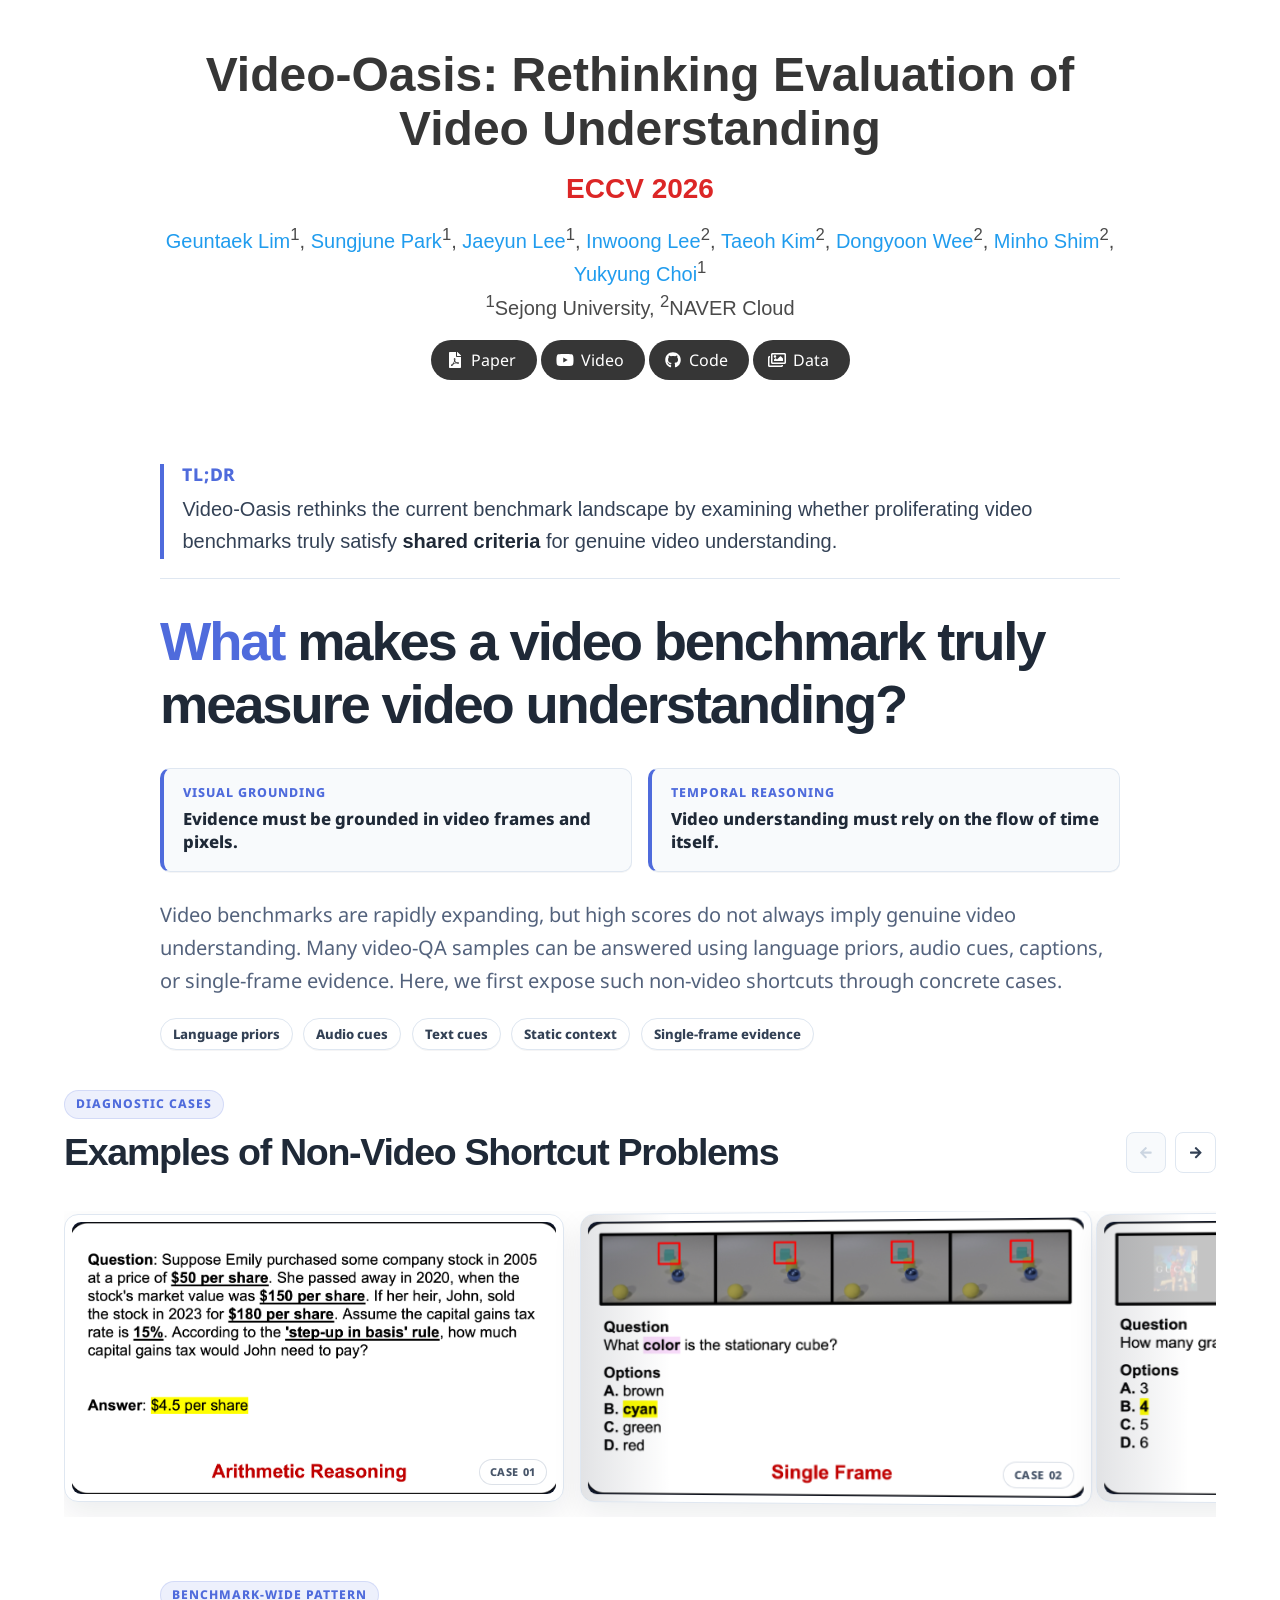
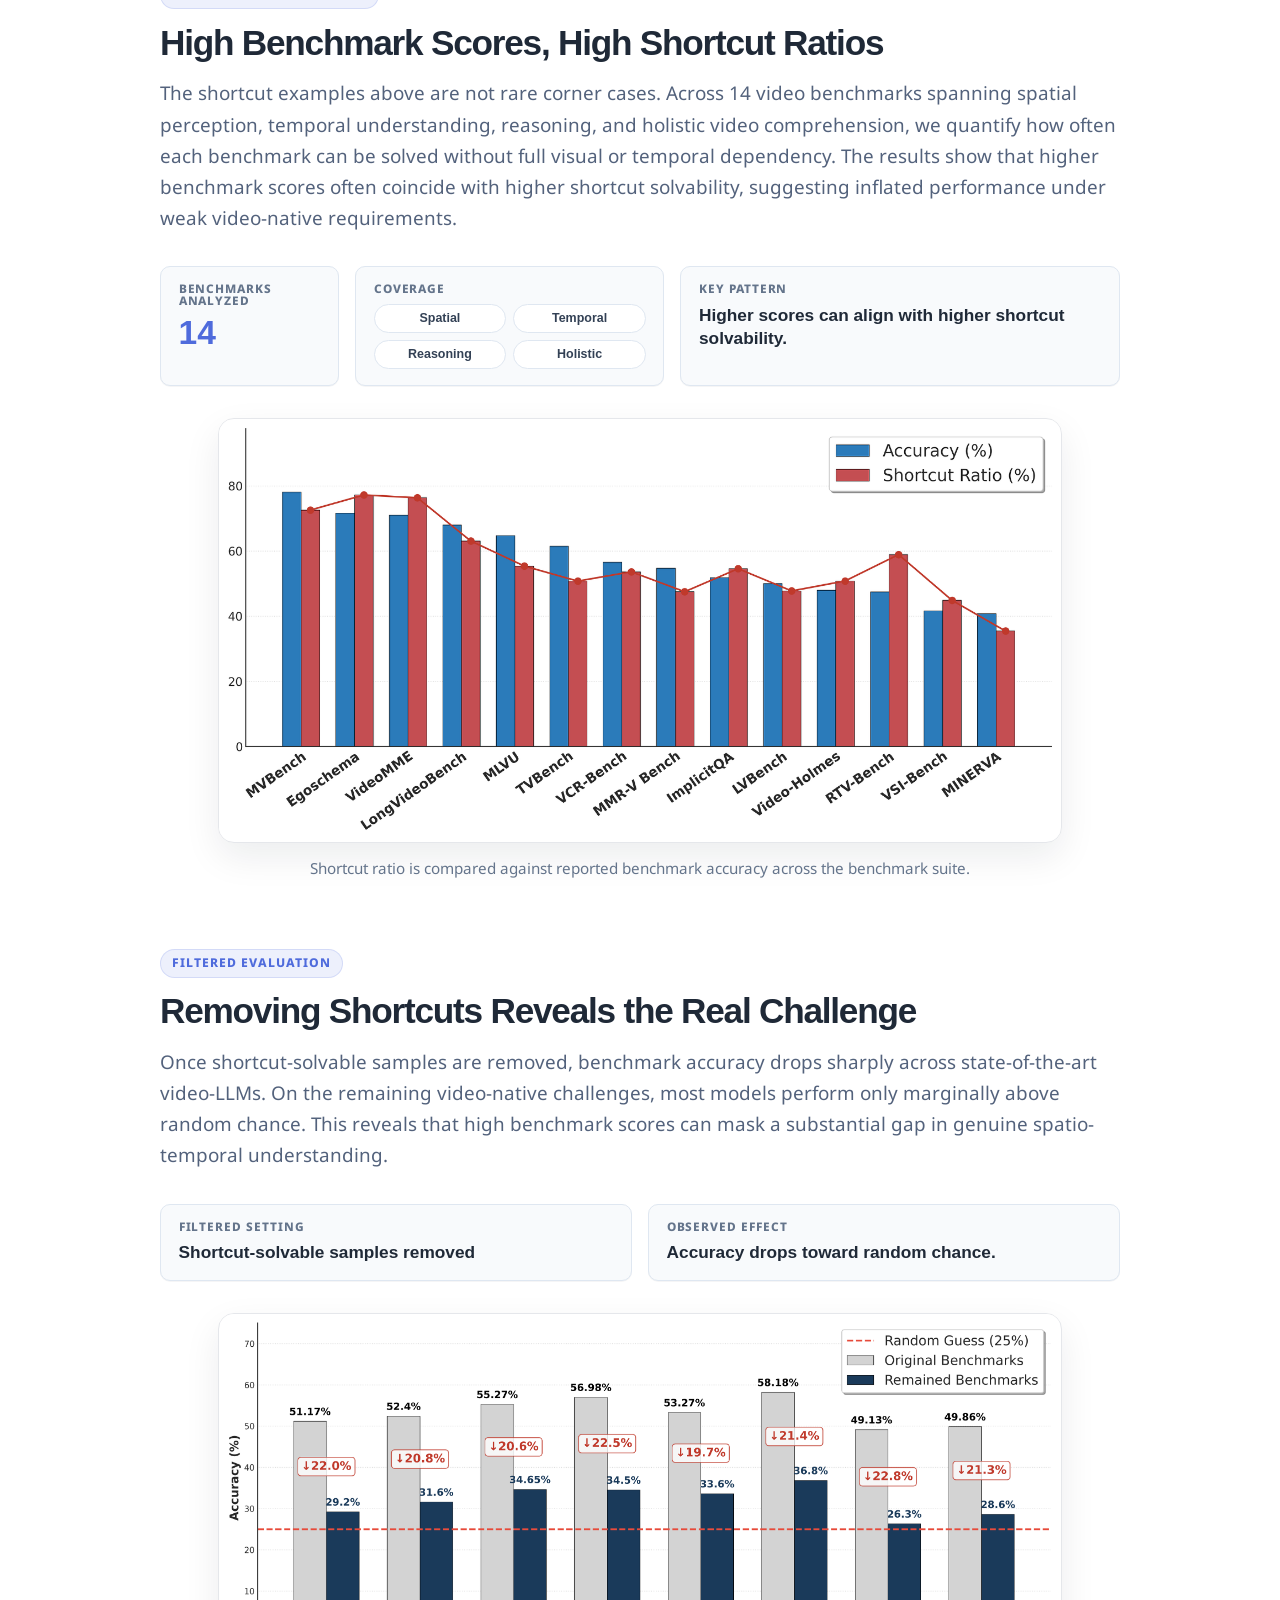
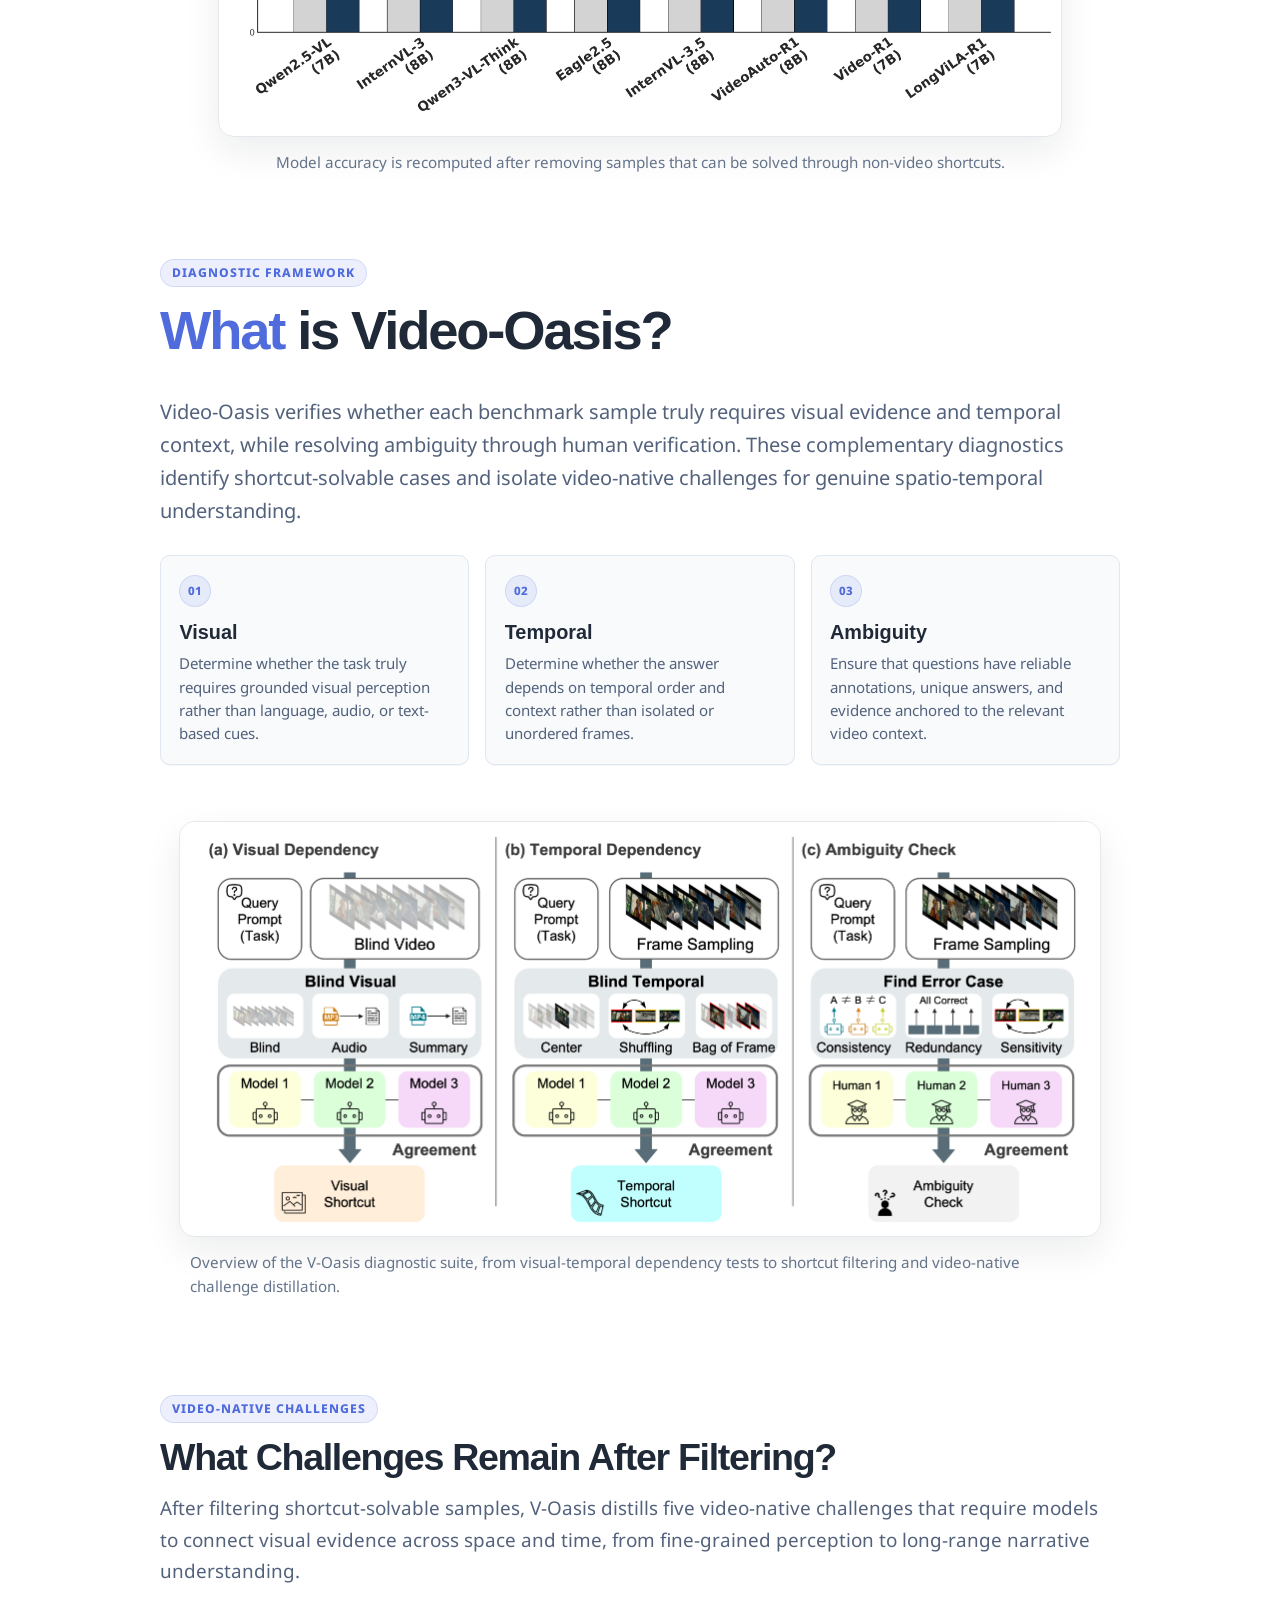
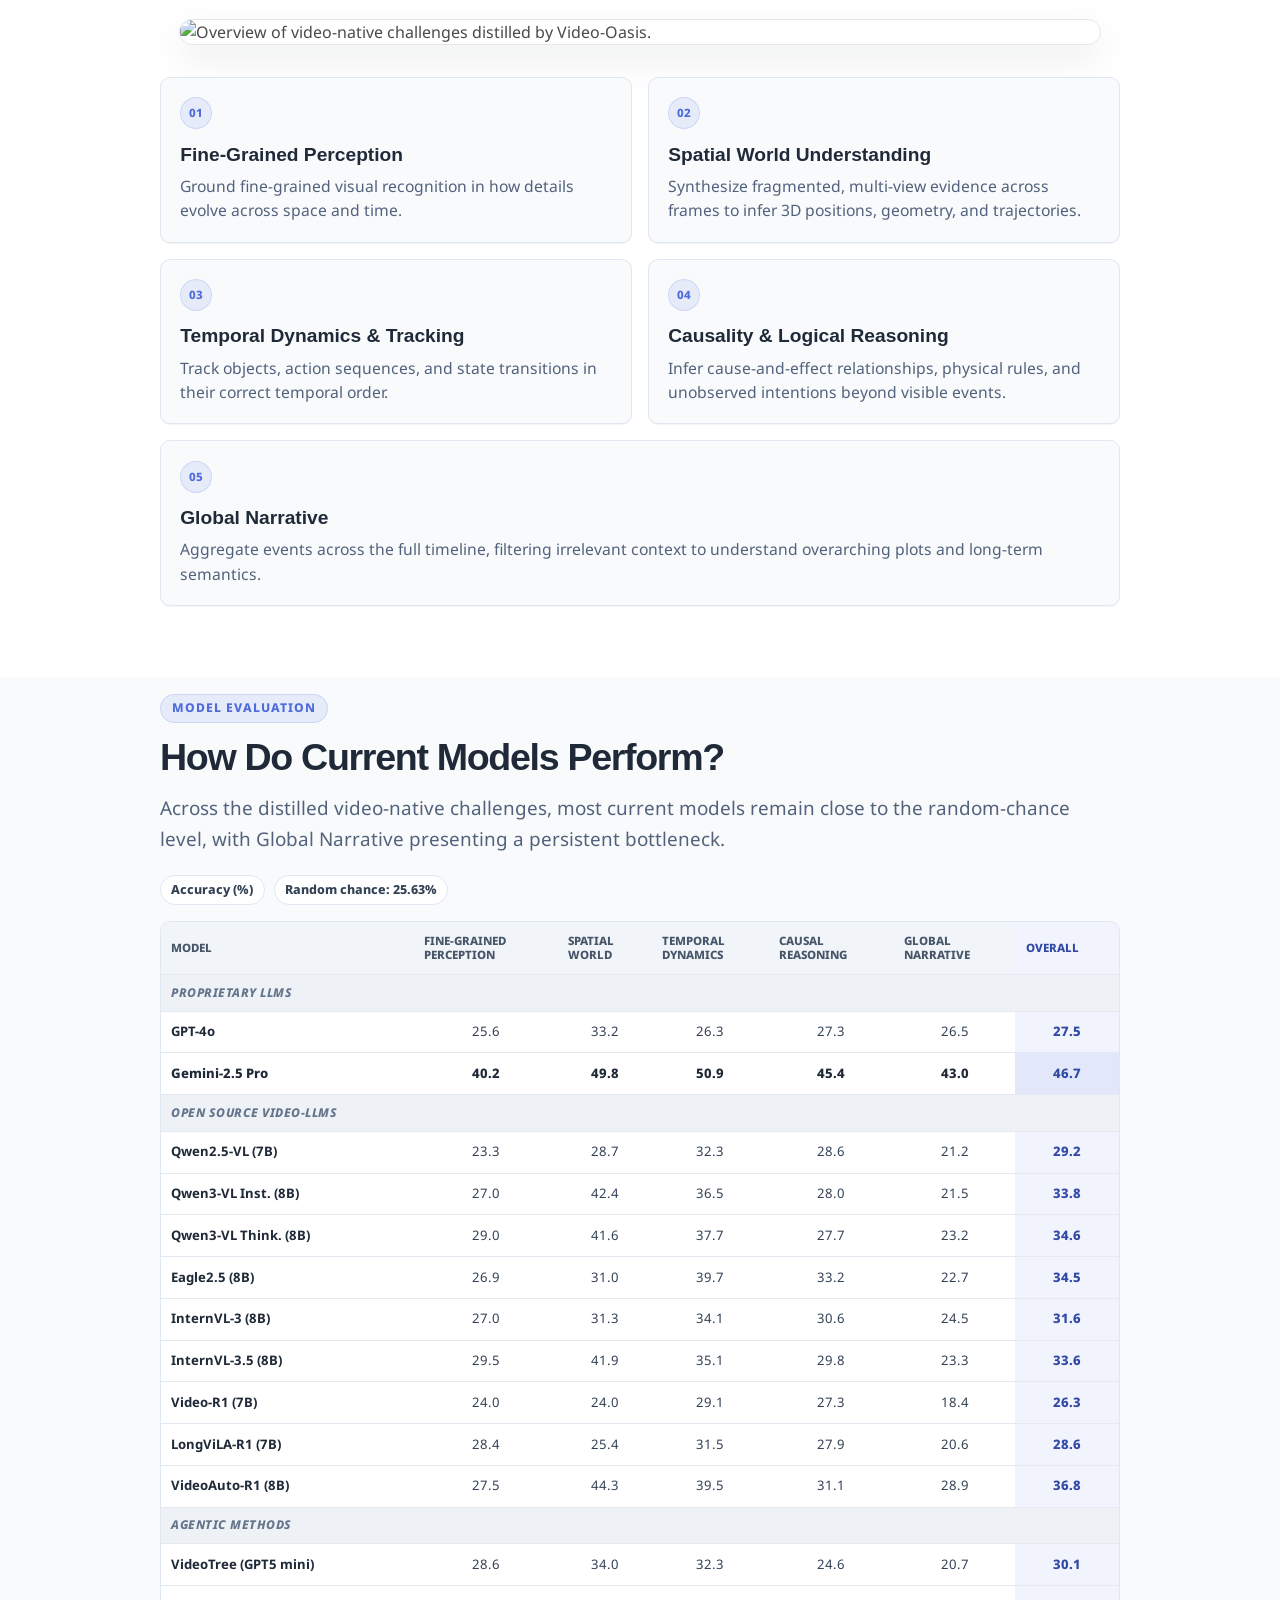
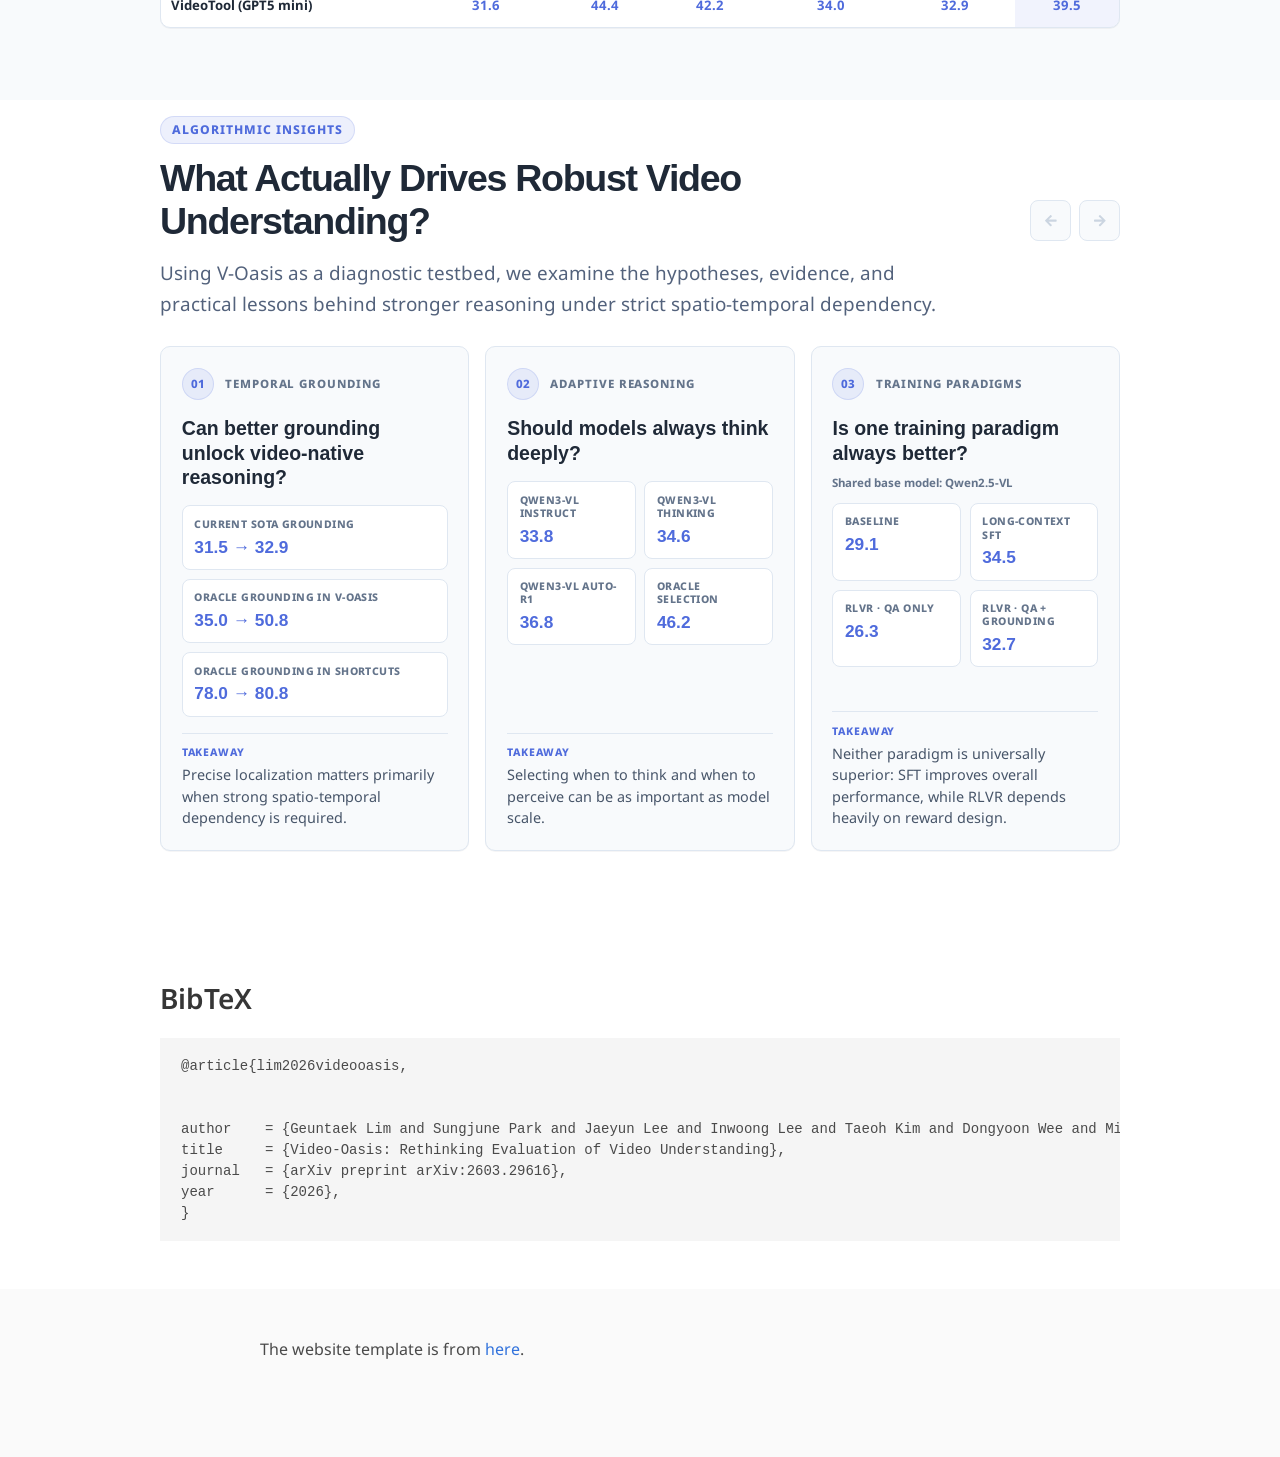
==== index.html @ 55484707 "Show video previews on shortcut cards and refine detail popup" ====
<!DOCTYPE html>

<html>
<head>
  <meta charset="utf-8">
  <meta name="description" content="Video-Oasis: Rethinking Evaluation of Video Understanding">
  <meta name="keywords" content="Video-Oasis, Video Understanding, Spatio-Temporal Reasoning, Video Benchmark">
  <meta name="viewport" content="width=device-width, initial-scale=1">
  <title>Video-Oasis: Rethinking Evaluation of Video Understanding</title>

  <!-- Google Analytics -->
  <script async src="https://www.googletagmanager.com/gtag/js?id=G-PYVRSFMDRL"></script>
  <script>
    window.dataLayer = window.dataLayer || [];

    function gtag() {
      dataLayer.push(arguments);
    }

    gtag('js', new Date());
    gtag('config', 'G-PYVRSFMDRL');
  </script>

  <link href="https://fonts.googleapis.com/css?family=Google+Sans|Noto+Sans|Castoro" rel="stylesheet">
  <link rel="stylesheet" href="./static/css/bulma.min.css">
  <link rel="stylesheet" href="./static/css/fontawesome.all.min.css">
  <link rel="stylesheet" href="./static/css/index.css">
  <link rel="icon" href="./static/images/icon.png">

  <script defer src="./static/js/fontawesome.all.min.js"></script>
  <script src="./static/js/index.js"></script>
</head>

<body>
  <section class="hero">
    <div class="hero-body">
      <div class="container is-max-desktop">
        <div class="columns is-centered">
          <div class="column has-text-centered">
            <h1 class="title is-1 publication-title">
              Video-Oasis: Rethinking Evaluation of Video Understanding
            </h1>

            <div class="publication-venue">ECCV 2026</div>

            <div class="is-size-5 publication-authors">
              <span class="author-block">
                <a href="https://limgeuntaekk.github.io">Geuntaek Lim</a><sup>1</sup>,
              </span>
              <span class="author-block">
                <a href="#">Sungjune Park</a><sup>1</sup>,
              </span>
              <span class="author-block">
                <a href="#">Jaeyun Lee</a><sup>1</sup>,
              </span>
              <span class="author-block">
                <a href="https://scholar.google.com/citations?user=cfl4xNMAAAAJ&hl=ko">Inwoong Lee</a><sup>2</sup>,
              </span>
              <span class="author-block">
                <a href="https://scholar.google.com/citations?user=mMgadisAAAAJ&hl=ko">Taeoh Kim</a><sup>2</sup>,
              </span>
              <span class="author-block">
                <a href="https://scholar.google.com/citations?user=oEKX8h0AAAAJ&hl=ko">Dongyoon Wee</a><sup>2</sup>,
              </span>
              <span class="author-block">
                <a href="https://scholar.google.com/citations?user=42dUnrgAAAAJ&hl=ko">Minho Shim</a><sup>2</sup>,
              </span>
              <span class="author-block">
                <a href="https://scholar.google.co.kr/citations?user=vMrPtrAAAAAJ&hl=ko">Yukyung Choi</a><sup>1</sup>
              </span>
            </div>

            <div class="is-size-5 publication-authors">
              <span class="author-block"><sup>1</sup>Sejong University,</span>
              <span class="author-block"><sup>2</sup>NAVER Cloud</span>
            </div>

            <div class="column has-text-centered">
              <div class="publication-links">
                <!-- Paper Link. -->
                <span class="link-block">
                  <a href="https://arxiv.org/abs/2603.29616" class="external-link button is-normal is-rounded is-dark">
                    <span class="icon">
                      <i class="fas fa-file-pdf"></i>
                    </span>
                    <span>Paper</span>
                  </a>
                </span>

                <!-- Video Link. -->
                <span class="link-block">
                  <a href="#" class="external-link button is-normal is-rounded is-dark">
                    <span class="icon">
                      <i class="fab fa-youtube"></i>
                    </span>
                    <span>Video</span>
                  </a>
                </span>

                <!-- Code Link. -->
                <span class="link-block">
                  <a href="https://github.com/sejong-rcv/Video-Oasis" class="external-link button is-normal is-rounded is-dark">
                    <span class="icon">
                      <i class="fab fa-github"></i>
                    </span>
                    <span>Code</span>
                  </a>
                </span>

                <!-- Data Link. -->
                <span class="link-block">
                  <a href="#" class="external-link button is-normal is-rounded is-dark">
                    <span class="icon">
                      <i class="far fa-images"></i>
                    </span>
                    <span>Data</span>
                  </a>
                </span>
              </div>
            </div>
          </div>
        </div>
      </div>
    </div>
  </section>

  <section class="section tldr-section">
    <div class="container is-max-desktop">
      <div class="tldr-content">
        <span class="tldr-label">TL;DR</span>
        <p class="tldr-text">
          Video-Oasis rethinks the current benchmark landscape by examining whether proliferating video benchmarks truly satisfy <strong>shared criteria</strong> for genuine video understanding.
        </p>
      </div>
      <div class="tldr-divider"></div>
    </div>
  </section>

  <section class="section question-section" id="questions">
    <div class="container is-max-desktop">
      <div class="question-content">
        <h2 class="question-title">
          <span class="highlight-word">What</span> makes a video benchmark truly measure video understanding?
        </h2>

        <div class="question-criteria" aria-label="Core video benchmark criteria">
          <div class="question-criterion">
            <span class="question-criterion-label">Visual Grounding</span>
            <strong>Evidence must be grounded in video frames and pixels.</strong>
          </div>
          <div class="question-criterion">
            <span class="question-criterion-label">Temporal Reasoning</span>
            <strong>Video understanding must rely on the flow of time itself.</strong>
          </div>
        </div>

        <p class="question-description">
          Video benchmarks are rapidly expanding, but high scores do not always imply genuine video understanding. Many video-QA samples can be answered using language priors, audio cues, captions, or single-frame evidence. Here, we first expose such non-video shortcuts through concrete cases.
        </p>

        <div class="question-shortcuts" aria-label="Common non-video shortcut sources">
          <span>Language priors</span>
          <span>Audio cues</span>
          <span>Text cues</span>
          <span>Static context</span>
          <span>Single-frame evidence</span>
        </div>
      </div>
    </div>
  </section>

  <section class="section shortcut-overview-section" id="shortcut-examples">
    <div class="container is-max-widescreen">
      <div class="shortcut-overview-header">
        <div>
          <span class="shortcut-gallery-kicker">Diagnostic cases</span>
          <h2 class="shortcut-gallery-title">Examples of Non-Video Shortcut Problems</h2>
        </div>
        <div class="shortcut-overview-controls" aria-label="Shortcut case navigation">
          <button class="shortcut-overview-control shortcut-overview-prev" type="button" aria-label="Previous shortcut case">
            <span class="icon" aria-hidden="true">
              <i class="fas fa-arrow-left"></i>
            </span>
          </button>
          <button class="shortcut-overview-control shortcut-overview-next" type="button" aria-label="Next shortcut case">
            <span class="icon" aria-hidden="true">
              <i class="fas fa-arrow-right"></i>
            </span>
          </button>
        </div>
      </div>

      <!--
        Each card previews a video on hover and opens a detail popup on click
        (video on the left, Category/Question/Options/Answer on the right).
        TODO: replace each card's poster (./static/images/shortcut/shortcutN.png)
        and video source (data-src on the <video>, data-media-src on the <figure>)
        with the per-case clip, e.g. ./static/videos/shortcut1.mp4 .. shortcut7.mp4.
        For now every card points to the one available clip as a live placeholder.
      -->
      <div class="shortcut-overview-rail" tabindex="0" aria-label="Scrollable non-video shortcut examples">
        <figure class="shortcut-overview-card" role="button" tabindex="0"
          aria-label="Open Case 01: Arithmetic Reasoning"
          data-type="Arithmetic Reasoning"
          data-media-type="video"
          data-media-src="./static/videos/EmbodiedPerspective_171.mp4"
          data-question="Suppose Emily purchased some company stock in 2005 at a price of $50 per share. She passed away in 2020, when the stock's market value was $150 per share. If her heir, John, sold the stock in 2023 for $180 per share. Assume the capital gains tax rate is 15%. According to the 'step-up in basis' rule, how much capital gains tax would John need to pay?"
          data-options=""
          data-correct=""
          data-answer="$4.5 per share"
          data-reason="Pure arithmetic over the numbers stated in the text. The video frames provide no evidence needed to compute the tax.">
          <video class="shortcut-overview-video" muted loop playsinline preload="none"
            poster="./static/images/shortcut/shortcut1.png"
            data-src="./static/videos/EmbodiedPerspective_171.mp4"
            aria-hidden="true"></video>
          <figcaption>Case 01</figcaption>
        </figure>

        <figure class="shortcut-overview-card" role="button" tabindex="0"
          aria-label="Open Case 02: Single Frame"
          data-type="Single Frame"
          data-media-type="video"
          data-media-src="./static/videos/EmbodiedPerspective_171.mp4"
          data-question="What color is the stationary cube?"
          data-options="A. brown||B. cyan||C. green||D. red"
          data-correct="B"
          data-answer="B. cyan"
          data-reason="The cube never moves, so a single frame fully reveals its color. No temporal information is required.">
          <video class="shortcut-overview-video" muted loop playsinline preload="none"
            poster="./static/images/shortcut/shortcut2.png"
            data-src="./static/videos/EmbodiedPerspective_171.mp4"
            aria-hidden="true"></video>
          <figcaption>Case 02</figcaption>
        </figure>

        <figure class="shortcut-overview-card" role="button" tabindex="0"
          aria-label="Open Case 03: World Knowledge"
          data-type="World Knowledge"
          data-media-type="video"
          data-media-src="./static/videos/EmbodiedPerspective_171.mp4"
          data-question="How many grandsons does the founder of Gucci have?"
          data-options="A. 3||B. 4||C. 5||D. 6"
          data-correct="B"
          data-answer="B. 4"
          data-reason="Answerable from external world knowledge about the Gucci family. The video itself is never needed (a 'blind video' case).">
          <video class="shortcut-overview-video" muted loop playsinline preload="none"
            poster="./static/images/shortcut/shortcut3.png"
            data-src="./static/videos/EmbodiedPerspective_171.mp4"
            aria-hidden="true"></video>
          <figcaption>Case 03</figcaption>
        </figure>

        <figure class="shortcut-overview-card" role="button" tabindex="0"
          aria-label="Open Case 04: Static Context"
          data-type="Static Context"
          data-media-type="video"
          data-media-src="./static/videos/EmbodiedPerspective_171.mp4"
          data-question="What is the weather like?"
          data-options="A. Rainy||B. Sunny||C. Snow||D. Gloomy"
          data-correct="B"
          data-answer="B. Sunny"
          data-reason="The weather is constant across every frame, so any single frame suffices. No temporal reasoning is needed.">
          <video class="shortcut-overview-video" muted loop playsinline preload="none"
            poster="./static/images/shortcut/shortcut4.png"
            data-src="./static/videos/EmbodiedPerspective_171.mp4"
            aria-hidden="true"></video>
          <figcaption>Case 04</figcaption>
        </figure>

        <figure class="shortcut-overview-card" role="button" tabindex="0"
          aria-label="Open Case 05: Static Context"
          data-type="Static Context"
          data-media-type="video"
          data-media-src="./static/videos/EmbodiedPerspective_171.mp4"
          data-question="What appears in the current scene?"
          data-options="A. Car||B. Basket||C. Shadow of a person||D. Two hands"
          data-correct="D"
          data-answer="D. Two hands"
          data-reason="The scene content is static throughout the clip; a single frame answers the question.">
          <video class="shortcut-overview-video" muted loop playsinline preload="none"
            poster="./static/images/shortcut/shortcut5.png"
            data-src="./static/videos/EmbodiedPerspective_171.mp4"
            aria-hidden="true"></video>
          <figcaption>Case 05</figcaption>
        </figure>

        <figure class="shortcut-overview-card" role="button" tabindex="0"
          aria-label="Open Case 06: Linguistic Reasoning"
          data-type="Linguistic Reasoning"
          data-media-type="video"
          data-media-src="./static/videos/EmbodiedPerspective_171.mp4"
          data-question="How does the speaker think about the David Suchet's movie?"
          data-options="A. Perfect||B. Need to get progress.||C. Is not appropriate for movie.||D. Can't be worst."
          data-correct="A"
          data-answer="A. Perfect"
          data-reason="The answer is carried entirely by the audio transcript ('to me is the perfect example'), not the visual stream.">
          <video class="shortcut-overview-video" muted loop playsinline preload="none"
            poster="./static/images/shortcut/shortcut6.png"
            data-src="./static/videos/EmbodiedPerspective_171.mp4"
            aria-hidden="true"></video>
          <figcaption>Case 06</figcaption>
        </figure>

        <figure class="shortcut-overview-card" role="button" tabindex="0"
          aria-label="Open Case 07: Dataset Bias"
          data-type="Dataset Bias (Super Mario)"
          data-media-type="video"
          data-media-src="./static/videos/EmbodiedPerspective_171.mp4"
          data-question="What causes the man in the red hat to shrink?"
          data-options="A. The blue mushroom he ate||B. The gorilla used his powers||C. The gorilla crushed him||D. The crowd used their powers"
          data-correct="A"
          data-answer="A. The blue mushroom he ate"
          data-reason="Solvable from Super Mario game priors. The model can guess from dataset and world bias without watching the video.">
          <video class="shortcut-overview-video" muted loop playsinline preload="none"
            poster="./static/images/shortcut/shortcut7.png"
            data-src="./static/videos/EmbodiedPerspective_171.mp4"
            aria-hidden="true"></video>
          <figcaption>Case 07</figcaption>
        </figure>
      </div>
    </div>
  </section>

  <div class="shortcut-modal" id="shortcut-modal">
    <div class="shortcut-modal-background"></div>

    <div class="shortcut-modal-content">
      <button class="shortcut-modal-close" type="button" aria-label="close">&times;</button>

      <div class="shortcut-modal-layout">
        <div class="shortcut-modal-media-wrapper">
          <img id="modal-image" src="./static/images/teaser.png" alt="Shortcut case preview" hidden>
          <video id="modal-video" controls playsinline preload="metadata" hidden></video>
          <div class="shortcut-modal-media-caption">
            <span>Video clip</span>
          </div>
        </div>

        <div class="shortcut-modal-body">
          <div class="shortcut-modal-header">
            <div class="shortcut-modal-category">
              <h4>Category</h4>
              <span class="shortcut-modal-tag" id="modal-type">Shortcut type</span>
            </div>
          </div>

          <div class="shortcut-modal-question">
            <h4>Question</h4>
            <p id="modal-question"></p>
          </div>

          <div class="shortcut-modal-options" id="modal-options" hidden></div>

          <div class="shortcut-modal-fields">
            <div class="shortcut-modal-field">
              <h4>Answer</h4>
              <p id="modal-answer"></p>
            </div>

            <div class="shortcut-modal-field">
              <h4>Why Shortcut?</h4>
              <p id="modal-reason"></p>
            </div>
          </div>
        </div>
      </div>
    </div>
  </div>

  <!-- Interactive shortcut gallery temporarily disabled.
  <section class="section shortcut-gallery-section" id="shortcut-gallery">
    <div class="container is-max-desktop">
      <div class="shortcut-gallery-header">
        <div>
          <span class="shortcut-gallery-kicker">Diagnostic cases</span>
          <h2 class="shortcut-gallery-title">An Example of Non-Video Shortcut Problems</h2>
        </div>
      </div>

      <div class="shortcut-gallery-grid">
        <div
          class="shortcut-card"
          role="button"
          tabindex="0"
          data-media-type="image"
          data-media-src="./static/images/shortcut/shortcut1.png"
          data-benchmark="tmp"
          data-question="tmp"
          data-answer="tmp"
          data-type="tmp"
          data-reason="tmp">
          <div class="shortcut-card-media-wrapper">
            <img src="./static/images/shortcut/shortcut1.png" alt="Visual-dependency shortcut case based on world knowledge">
            <div class="shortcut-card-overlay">
              <span class="shortcut-card-pill">tmp</span>
            </div>
          </div>
          <div class="shortcut-card-body">
            <div class="shortcut-card-meta">
              <span class="shortcut-card-tag">tmp</span>
              <span class="shortcut-card-index">Case 01</span>
            </div>
            <div class="shortcut-card-diagnosis">
              <span>Why shortcut?</span>
              <strong>tmp</strong>
            </div>
          </div>
        </div>

        <div
          class="shortcut-card"
          role="button"
          tabindex="0"
          data-media-type="image"
          data-media-src="./static/images/shortcut/shortcut2.png"
          data-benchmark="tmp"
          data-question="tmp"
          data-answer="tmp"
          data-type="tmp"
          data-reason="tmp">
          <div class="shortcut-card-media-wrapper">
            <img src="./static/images/shortcut/shortcut2.png" alt="Visual-dependency shortcut case based on dataset bias">
            <div class="shortcut-card-overlay">
              <span class="shortcut-card-pill">tmp</span>
            </div>
          </div>
          <div class="shortcut-card-body">
            <div class="shortcut-card-meta">
              <span class="shortcut-card-tag">tmp</span>
              <span class="shortcut-card-index">Case 02</span>
            </div>
            <div class="shortcut-card-diagnosis">
              <span>Why shortcut?</span>
              <strong>tmp</strong>
            </div>
          </div>
        </div>

        <div
          class="shortcut-card"
          role="button"
          tabindex="0"
          data-media-type="image"
          data-media-src="./static/images/shortcut/shortcut3.png"
          data-benchmark="tmp"
          data-question="tmp"
          data-answer="tmp"
          data-type="tmp"
          data-reason="tmp">
          <div class="shortcut-card-media-wrapper">
            <img src="./static/images/shortcut/shortcut3.png" alt="Visual-dependency shortcut case based on document understanding">
            <div class="shortcut-card-overlay">
              <span class="shortcut-card-pill">tmp</span>
            </div>
          </div>
          <div class="shortcut-card-body">
            <div class="shortcut-card-meta">
              <span class="shortcut-card-tag">tmp</span>
              <span class="shortcut-card-index">Case 03</span>
            </div>
            <div class="shortcut-card-diagnosis">
              <span>Why shortcut?</span>
              <strong>tmp</strong>
            </div>
          </div>
        </div>

        <div
          class="shortcut-card"
          role="button"
          tabindex="0"
          data-media-type="image"
          data-media-src="./static/images/shortcut/shortcut4.png"
          data-benchmark="tmp"
          data-question="tmp"
          data-answer="tmp"
          data-type="tmp"
          data-reason="tmp">
          <div class="shortcut-card-media-wrapper">
            <img src="./static/images/shortcut/shortcut4.png" alt="Temporal-dependency shortcut case lacking dynamic evidence">
            <div class="shortcut-card-overlay">
              <span class="shortcut-card-pill">tmp</span>
            </div>
          </div>
          <div class="shortcut-card-body">
            <div class="shortcut-card-meta">
              <span class="shortcut-card-tag">tmp</span>
              <span class="shortcut-card-index">Case 04</span>
            </div>
            <div class="shortcut-card-diagnosis">
              <span>Why shortcut?</span>
              <strong>tmp</strong>
            </div>
          </div>
        </div>

        <div
          class="shortcut-card"
          role="button"
          tabindex="0"
          data-media-type="image"
          data-media-src="./static/images/shortcut/shortcut5.png"
          data-benchmark="tmp"
          data-question="tmp"
          data-answer="tmp"
          data-type="tmp"
          data-reason="tmp">
          <div class="shortcut-card-media-wrapper">
            <img src="./static/images/shortcut/shortcut5.png" alt="Temporal-dependency shortcut case based on static weather evidence">
            <div class="shortcut-card-overlay">
              <span class="shortcut-card-pill">tmp</span>
            </div>
          </div>
          <div class="shortcut-card-body">
            <div class="shortcut-card-meta">
              <span class="shortcut-card-tag">tmp</span>
              <span class="shortcut-card-index">Case 05</span>
            </div>
            <div class="shortcut-card-diagnosis">
              <span>Why shortcut?</span>
              <strong>tmp</strong>
            </div>
          </div>
        </div>

        <div
          class="shortcut-card"
          role="button"
          tabindex="0"
          data-media-type="video"
          data-media-src="./static/videos/EmbodiedPerspective_171.mp4"
          data-poster="./static/images/shortcut/shortcut6.png"
          data-benchmark="tmp"
          data-question="tmp"
          data-answer="tmp"
          data-type="tmp"
          data-reason="tmp">
          <div class="shortcut-card-media-wrapper">
            <img src="./static/images/shortcut/shortcut6.png" alt="Temporal-dependency shortcut case invariant to event order">
            <div class="shortcut-card-overlay">
              <span class="shortcut-card-pill">tmp</span>
            </div>
          </div>
          <div class="shortcut-card-body">
            <div class="shortcut-card-meta">
              <span class="shortcut-card-tag">tmp</span>
              <span class="shortcut-card-index">Case 06</span>
            </div>
            <div class="shortcut-card-diagnosis">
              <span>Why shortcut?</span>
              <strong>tmp</strong>
            </div>
          </div>
        </div>

      </div>
    </div>
  </section>

  <div class="shortcut-modal" id="shortcut-modal">
    <div class="shortcut-modal-background"></div>

    <div class="shortcut-modal-content">
      <button class="shortcut-modal-close" aria-label="close">&times;</button>

      <div class="shortcut-modal-layout">
        <div class="shortcut-modal-media-wrapper">
          <img id="modal-image" src="./static/images/teaser.png" alt="tmp">
          <video id="modal-video" controls playsinline preload="metadata" hidden></video>
          <div class="shortcut-modal-media-caption">
            <span>Case preview</span>
          </div>
        </div>

        <div class="shortcut-modal-body">
          <div class="shortcut-modal-header">
            <span class="shortcut-modal-tag" id="modal-type">tmp</span>
            <span class="shortcut-modal-benchmark" id="modal-benchmark">tmp</span>
          </div>

          <div class="shortcut-modal-question">
            <h4>Question</h4>
            <p id="modal-question">tmp</p>
          </div>

          <div class="shortcut-modal-fields">
            <div class="shortcut-modal-field">
              <h4>Answer</h4>
              <p id="modal-answer">tmp</p>
            </div>

            <div class="shortcut-modal-field">
              <h4>Why Shortcut?</h4>
              <p id="modal-reason">tmp</p>
            </div>
          </div>
        </div>
      </div>
    </div>
  </div>
  -->

  <section class="section graph-section" id="performance-shortcut">
    <div class="container is-max-desktop">
      <div class="graph-content">
        <span class="graph-kicker">Benchmark-wide pattern</span>

        <h2 class="graph-title">
          High Benchmark Scores, High Shortcut Ratios
        </h2>

        <p class="graph-description">
          The shortcut examples above are not rare corner cases. Across 14 video benchmarks spanning spatial perception, temporal understanding, reasoning, and holistic video comprehension, we quantify how often each benchmark can be solved without full visual or temporal dependency. The results show that higher benchmark scores often coincide with higher shortcut solvability, suggesting inflated performance under weak video-native requirements.
        </p>

        <div class="graph-insights" aria-label="Shortcut ratio analysis summary">
          <div class="graph-insight graph-insight-number">
            <span>Benchmarks analyzed</span>
            <strong>14</strong>
          </div>
          <div class="graph-insight">
            <span>Coverage</span>
            <div class="graph-insight-tags" aria-label="Benchmark coverage areas">
              <strong>Spatial</strong>
              <strong>Temporal</strong>
              <strong>Reasoning</strong>
              <strong>Holistic</strong>
            </div>
          </div>
          <div class="graph-insight">
            <span>Key pattern</span>
            <strong>Higher scores can align with higher shortcut solvability.</strong>
          </div>
        </div>

        <figure class="graph-figure">
          <img
            src="./static/images/Performance_Shortcut.png"
            alt="Benchmark accuracy and shortcut ratio across video understanding benchmarks.">
          <figcaption>
            Shortcut ratio is compared against reported benchmark accuracy across the benchmark suite.
          </figcaption>
        </figure>
      </div>
    </div>
  </section>

  <section class="section graph-section" id="performance-collapse">
    <div class="container is-max-desktop">
      <div class="graph-content">
        <span class="graph-kicker">Filtered evaluation</span>

        <h2 class="graph-title">
          Removing Shortcuts Reveals the Real Challenge
        </h2>

        <p class="graph-description">
          Once shortcut-solvable samples are removed, benchmark accuracy drops sharply across state-of-the-art video-LLMs. On the remaining video-native challenges, most models perform only marginally above random chance. This reveals that high benchmark scores can mask a substantial gap in genuine spatio-temporal understanding.
        </p>

        <div class="graph-insights graph-insights-two" aria-label="Filtered evaluation summary">
          <div class="graph-insight">
            <span>Filtered setting</span>
            <strong>Shortcut-solvable samples removed</strong>
          </div>
          <div class="graph-insight">
            <span>Observed effect</span>
            <strong>Accuracy drops toward random chance.</strong>
          </div>
        </div>

        <figure class="graph-figure">
          <img
            src="./static/images/Performance_Collapse.png"
            alt="Performance collapse after filtering shortcut-solvable benchmark samples.">
          <figcaption>
            Model accuracy is recomputed after removing samples that can be solved through non-video shortcuts.
          </figcaption>
        </figure>
      </div>
    </div>
  </section>

  <section class="section question-section" id="what-is-video-oasis">
    <div class="container is-max-desktop">
      <div class="question-content">
        <span class="question-kicker">Diagnostic framework</span>

        <h2 class="question-title">
          <span class="highlight-word">What</span> is Video-Oasis?
        </h2>

        <p class="question-description">
          Video-Oasis verifies whether each benchmark sample truly requires visual evidence and temporal context, while resolving ambiguity through human verification. These complementary diagnostics identify shortcut-solvable cases and isolate video-native challenges for genuine spatio-temporal understanding.
        </p>

        <div class="oasis-steps" aria-label="Video-Oasis diagnostic criteria">
          <div class="oasis-step">
            <span class="oasis-step-index">01</span>
            <strong>Visual</strong>
            <p>Determine whether the task truly requires grounded visual perception rather than language, audio, or text-based cues.</p>
          </div>
          <div class="oasis-step">
            <span class="oasis-step-index">02</span>
            <strong>Temporal</strong>
            <p>Determine whether the answer depends on temporal order and context rather than isolated or unordered frames.</p>
          </div>
          <div class="oasis-step">
            <span class="oasis-step-index">03</span>
            <strong>Ambiguity</strong>
            <p>Ensure that questions have reliable annotations, unique answers, and evidence anchored to the relevant video context.</p>
          </div>
        </div>
      </div>
    </div>
  </section>

  <section class="section graph-section" id="video-oasis-overview">
    <div class="container is-max-desktop">
      <div class="graph-content">
        <figure class="graph-figure">
          <img
            src="./static/images/video-oasis.png"
            alt="Overview of the Video-Oasis diagnostic suite.">
          <figcaption>
            Overview of the V-Oasis diagnostic suite, from visual-temporal dependency tests to shortcut filtering and video-native challenge distillation.
          </figcaption>
        </figure>
      </div>
    </div>
  </section>

  <section class="section challenge-section" id="video-native-challenges">
    <div class="container is-max-desktop">
      <div class="challenge-content">
        <span class="challenge-kicker">Video-native challenges</span>

        <h2 class="challenge-title">
          What Challenges Remain After Filtering?
        </h2>

        <p class="challenge-description">
          After filtering shortcut-solvable samples, V-Oasis distills five video-native challenges that require models to connect visual evidence across space and time, from fine-grained perception to long-range narrative understanding.
        </p>

        <figure class="challenge-figure">
          <img
            src="./static/images/teaser.png"
            alt="Overview of video-native challenges distilled by Video-Oasis.">
        </figure>

        <div class="challenge-grid">
          <div class="challenge-card">
            <span class="challenge-card-index">01</span>
            <h3>Fine-Grained Perception</h3>
            <p>Ground fine-grained visual recognition in how details evolve across space and time.</p>
          </div>

          <div class="challenge-card">
            <span class="challenge-card-index">02</span>
            <h3>Spatial World Understanding</h3>
            <p>Synthesize fragmented, multi-view evidence across frames to infer 3D positions, geometry, and trajectories.</p>
          </div>

          <div class="challenge-card">
            <span class="challenge-card-index">03</span>
            <h3>Temporal Dynamics &amp; Tracking</h3>
            <p>Track objects, action sequences, and state transitions in their correct temporal order.</p>
          </div>

          <div class="challenge-card">
            <span class="challenge-card-index">04</span>
            <h3>Causality &amp; Logical Reasoning</h3>
            <p>Infer cause-and-effect relationships, physical rules, and unobserved intentions beyond visible events.</p>
          </div>

          <div class="challenge-card challenge-card-wide">
            <span class="challenge-card-index">05</span>
            <h3>Global Narrative</h3>
            <p>Aggregate events across the full timeline, filtering irrelevant context to understand overarching plots and long-term semantics.</p>
          </div>
        </div>
      </div>
    </div>
  </section>

  <section class="section results-section" id="model-results">
    <div class="container is-max-desktop">
      <div class="results-content">
        <span class="results-kicker">Model evaluation</span>

        <h2 class="results-title">
          How Do Current Models Perform?
        </h2>

        <p class="results-description">
          Across the distilled video-native challenges, most current models remain close to the random-chance level, with Global Narrative presenting a persistent bottleneck.
        </p>

        <div class="results-meta">
          <span>Accuracy (%)</span>
          <span>Random chance: 25.63%</span>
        </div>

        <div class="results-table-wrapper">
          <table class="results-table">
            <thead>
              <tr>
                <th scope="col">Model</th>
                <th scope="col">Fine-Grained<br>Perception</th>
                <th scope="col">Spatial<br>World</th>
                <th scope="col">Temporal<br>Dynamics</th>
                <th scope="col">Causal<br>Reasoning</th>
                <th scope="col">Global<br>Narrative</th>
                <th scope="col" class="results-overall">Overall</th>
              </tr>
            </thead>
            <tbody>
              <tr class="results-group">
                <th colspan="7" scope="rowgroup">Proprietary LLMs</th>
              </tr>
              <tr>
                <th scope="row">GPT-4o</th>
                <td>25.6</td>
                <td>33.2</td>
                <td>26.3</td>
                <td>27.3</td>
                <td>26.5</td>
                <td class="results-overall">27.5</td>
              </tr>
              <tr class="results-best">
                <th scope="row">Gemini-2.5 Pro</th>
                <td>40.2</td>
                <td>49.8</td>
                <td>50.9</td>
                <td>45.4</td>
                <td>43.0</td>
                <td class="results-overall">46.7</td>
              </tr>

              <tr class="results-group">
                <th colspan="7" scope="rowgroup">Open Source Video-LLMs</th>
              </tr>
              <tr>
                <th scope="row">Qwen2.5-VL (7B)</th>
                <td>23.3</td>
                <td>28.7</td>
                <td>32.3</td>
                <td>28.6</td>
                <td>21.2</td>
                <td class="results-overall">29.2</td>
              </tr>
              <tr>
                <th scope="row">Qwen3-VL Inst. (8B)</th>
                <td>27.0</td>
                <td>42.4</td>
                <td>36.5</td>
                <td>28.0</td>
                <td>21.5</td>
                <td class="results-overall">33.8</td>
              </tr>
              <tr>
                <th scope="row">Qwen3-VL Think. (8B)</th>
                <td>29.0</td>
                <td>41.6</td>
                <td>37.7</td>
                <td>27.7</td>
                <td>23.2</td>
                <td class="results-overall">34.6</td>
              </tr>
              <tr>
                <th scope="row">Eagle2.5 (8B)</th>
                <td>26.9</td>
                <td>31.0</td>
                <td>39.7</td>
                <td>33.2</td>
                <td>22.7</td>
                <td class="results-overall">34.5</td>
              </tr>
              <tr>
                <th scope="row">InternVL-3 (8B)</th>
                <td>27.0</td>
                <td>31.3</td>
                <td>34.1</td>
                <td>30.6</td>
                <td>24.5</td>
                <td class="results-overall">31.6</td>
              </tr>
              <tr>
                <th scope="row">InternVL-3.5 (8B)</th>
                <td>29.5</td>
                <td>41.9</td>
                <td>35.1</td>
                <td>29.8</td>
                <td>23.3</td>
                <td class="results-overall">33.6</td>
              </tr>
              <tr>
                <th scope="row">Video-R1 (7B)</th>
                <td>24.0</td>
                <td>24.0</td>
                <td>29.1</td>
                <td>27.3</td>
                <td>18.4</td>
                <td class="results-overall">26.3</td>
              </tr>
              <tr>
                <th scope="row">LongViLA-R1 (7B)</th>
                <td>28.4</td>
                <td>25.4</td>
                <td>31.5</td>
                <td>27.9</td>
                <td>20.6</td>
                <td class="results-overall">28.6</td>
              </tr>
              <tr>
                <th scope="row">VideoAuto-R1 (8B)</th>
                <td>27.5</td>
                <td>44.3</td>
                <td>39.5</td>
                <td>31.1</td>
                <td>28.9</td>
                <td class="results-overall">36.8</td>
              </tr>

              <tr class="results-group">
                <th colspan="7" scope="rowgroup">Agentic Methods</th>
              </tr>
              <tr>
                <th scope="row">VideoTree (GPT5 mini)</th>
                <td>28.6</td>
                <td>34.0</td>
                <td>32.3</td>
                <td>24.6</td>
                <td>20.7</td>
                <td class="results-overall">30.1</td>
              </tr>
              <tr class="results-runner-up">
                <th scope="row">VideoTool (GPT5 mini)</th>
                <td>31.6</td>
                <td>44.4</td>
                <td>42.2</td>
                <td>34.0</td>
                <td>32.9</td>
                <td class="results-overall">39.5</td>
              </tr>
            </tbody>
          </table>
        </div>
      </div>
    </div>
  </section>

  <section class="section insights-section" id="algorithmic-insights">
    <div class="container is-max-desktop">
      <div class="insights-content">
        <div class="insights-header">
          <div>
            <span class="insights-kicker">Algorithmic insights</span>
            <h2 class="insights-title">What Actually Drives Robust Video Understanding?</h2>
          </div>

          <div class="insights-controls" aria-label="Algorithmic insight navigation">
            <button class="insights-control insights-control-prev" type="button" aria-label="Previous insight">
              <span class="icon" aria-hidden="true">
                <i class="fas fa-arrow-left"></i>
              </span>
            </button>
            <button class="insights-control insights-control-next" type="button" aria-label="Next insight">
              <span class="icon" aria-hidden="true">
                <i class="fas fa-arrow-right"></i>
              </span>
            </button>
          </div>
        </div>

        <p class="insights-description">
          Using V-Oasis as a diagnostic testbed, we examine the hypotheses, evidence, and practical lessons behind stronger reasoning under strict spatio-temporal dependency.
        </p>

        <div class="insights-rail" tabindex="0" aria-label="Scrollable algorithmic insights">
          <article class="insight-panel">
            <div class="insight-panel-topline">
              <span class="insight-panel-index">01</span>
              <span class="insight-panel-label">Temporal Grounding</span>
            </div>
            <h3>Can better grounding unlock video-native reasoning?</h3>
            <div class="insight-evidence">
              <div>
                <span>Current SOTA grounding</span>
                <strong>31.5 → 32.9</strong>
              </div>
              <div>
                <span>Oracle grounding in V-Oasis</span>
                <strong>35.0 → 50.8</strong>
              </div>
              <div>
                <span>Oracle grounding in shortcuts</span>
                <strong>78.0 → 80.8</strong>
              </div>
            </div>
            <p class="insight-takeaway">
              <span>Takeaway</span>
              Precise localization matters primarily when strong spatio-temporal dependency is required.
            </p>
          </article>

          <article class="insight-panel">
            <div class="insight-panel-topline">
              <span class="insight-panel-index">02</span>
              <span class="insight-panel-label">Adaptive Reasoning</span>
            </div>
            <h3>Should models always think deeply?</h3>
            <div class="insight-evidence insight-evidence-grid">
              <div>
                <span>Qwen3-VL Instruct</span>
                <strong>33.8</strong>
              </div>
              <div>
                <span>Qwen3-VL Thinking</span>
                <strong>34.6</strong>
              </div>
              <div>
                <span>Qwen3-VL Auto-R1</span>
                <strong>36.8</strong>
              </div>
              <div>
                <span>Oracle selection</span>
                <strong>46.2</strong>
              </div>
            </div>
            <p class="insight-takeaway">
              <span>Takeaway</span>
              Selecting when to think and when to perceive can be as important as model scale.
            </p>
          </article>

          <article class="insight-panel">
            <div class="insight-panel-topline">
              <span class="insight-panel-index">03</span>
              <span class="insight-panel-label">Training Paradigms</span>
            </div>

            <h3>Is one training paradigm always better?</h3>

            <p class="insight-context">Shared base model: Qwen2.5-VL</p>

            <div class="insight-evidence insight-evidence-grid">
              <div>
                <span>Baseline</span>
                <strong>29.1</strong>
              </div>
              <div>
                <span>Long-context SFT</span>
                <strong>34.5</strong>
              </div>
              <div>
                <span>RLVR · QA only</span>
                <strong>26.3</strong>
              </div>
              <div>
                <span>RLVR · QA + grounding</span>
                <strong>32.7</strong>
              </div>
            </div>

            <p class="insight-takeaway">
              <span>Takeaway</span>
              Neither paradigm is universally superior: SFT improves overall performance, while RLVR depends heavily on reward design.
            </p>
          </article>
        </div>
      </div>
    </div>
  </section>

  <section class="section" id="BibTeX">
    <div class="container is-max-desktop content">
      <h2 class="title">BibTeX</h2>

      <pre><code>@article{lim2026videooasis,


author    = {Geuntaek Lim and Sungjune Park and Jaeyun Lee and Inwoong Lee and Taeoh Kim and Dongyoon Wee and Minho Shim and Yukyung Choi},
title     = {Video-Oasis: Rethinking Evaluation of Video Understanding},
journal   = {arXiv preprint arXiv:2603.29616},
year      = {2026},
}</code></pre>
    </div>
  </section>

  <footer class="footer">
    <div class="container">
      <div class="columns is-centered">
        <div class="column is-8">
          <div class="content">
            The website template is from <a href="https://github.com/nerfies/nerfies.github.io">here</a>.
          </div>
        </div>
      </div>
    </div>
  </footer>
</body>
</html>
---- static/css/index.css ----
body {
  font-family: 'Noto Sans', sans-serif;
}


.link-block a {
    margin-top: 5px;
    margin-bottom: 5px;
}

.publication-title {
    font-family: 'Google Sans', sans-serif;
}

.publication-venue {
  font-family: 'Google Sans', sans-serif;
  font-size: 1.75rem;
  line-height: 1.2;
  font-weight: 800;
  color: #dc2626;
  margin-top: -0.5rem;
  margin-bottom: 1rem;
}

.publication-authors {
    font-family: 'Google Sans', sans-serif;
}

.publication-authors a {
   color: hsl(204, 86%, 53%) !important;
}

.publication-authors a:hover {
    text-decoration: underline;
}

.author-block {
  display: inline-block;
}

.tldr-section {
padding-top: 1.2rem;
padding-bottom: 0;
background: #ffffff;
}

.tldr-content {
max-width: 960px;
border-left: 4px solid #4f6bdc;
padding: 0.15rem 0 0.15rem 1.15rem;
margin-bottom: 1.2rem;
}

.tldr-label {
display: block;
font-size: 1.1rem;
line-height: 1;
font-weight: 800;
letter-spacing: 0.04em;
text-transform: uppercase;
color: #4f6bdc;
margin-bottom: 0.55rem;
}

.tldr-text {
max-width: 960px;
font-family: 'Google Sans', sans-serif;
font-size: 1.25rem;
line-height: 1.6;
color: #334155;
margin-bottom: 0;
}

.tldr-text strong {
color: #1f2937;
font-weight: 800;
}

.tldr-divider {
width: 100%;
height: 1px;
background: #dfe7f1;
}

.question-section {
padding-top: 2rem;
padding-bottom: 2.5rem;
background-color: #ffffff;
}

.question-content {
max-width: 960px;
}

.question-title {
font-family: 'Google Sans', sans-serif;
font-size: 3.4rem;
line-height: 1.15;
font-weight: 800;
letter-spacing: -0.04em;
color: #1f2937;
margin-bottom: 2rem;
}

.question-title .highlight-word {
color: #4f6bdc;
position: relative;
display: inline-block;
}

.question-title .highlight-word::after {
content: "";
position: absolute;
left: 0;
bottom: 0.08em;
width: 100%;
height: 0.22em;
background-color: rgba(79, 107, 220, 0.18);
z-index: -1;
}

.question-kicker {
display: inline-flex;
align-items: center;
font-size: 0.76rem;
line-height: 1;
font-weight: 800;
letter-spacing: 0.08em;
text-transform: uppercase;
color: #4f6bdc;
background: rgba(79, 107, 220, 0.1);
border: 1px solid rgba(79, 107, 220, 0.16);
border-radius: 999px;
padding: 0.45rem 0.7rem;
margin-bottom: 0.8rem;
}

.question-description {
max-width: 960px;
font-size: 1.25rem;
line-height: 1.65;
color: #53627c;
}

.question-description strong {
color: #111827;
font-weight: 700;
}

.question-criteria {
display: grid;
grid-template-columns: repeat(2, minmax(0, 1fr));
gap: 1rem;
margin-bottom: 1.6rem;
}

.question-criterion {
min-width: 0;
padding: 1.1rem 1.2rem;
background: #f8fafc;
border: 1px solid #dfe7f1;
border-left: 4px solid #4f6bdc;
border-radius: 10px;
box-shadow: 0 1px 0 rgba(15, 23, 42, 0.04);
}

.question-criterion-label {
display: block;
font-size: 0.78rem;
line-height: 1;
font-weight: 800;
letter-spacing: 0.08em;
text-transform: uppercase;
color: #4f6bdc;
margin-bottom: 0.55rem;
}

.question-criterion strong {
display: block;
font-size: 1.05rem;
line-height: 1.35;
font-weight: 800;
color: #1f2937;
}

.question-shortcuts {
display: flex;
flex-wrap: wrap;
gap: 0.65rem;
margin-top: 1.35rem;
}

.question-shortcuts span {
display: inline-flex;
align-items: center;
font-size: 0.82rem;
line-height: 1;
font-weight: 800;
color: #334155;
background: #ffffff;
border: 1px solid #dfe7f1;
border-radius: 999px;
padding: 0.52rem 0.75rem;
box-shadow: 0 1px 0 rgba(15, 23, 42, 0.04);
}

.oasis-steps {
display: grid;
grid-template-columns: repeat(3, minmax(0, 1fr));
gap: 1rem;
margin-top: 1.8rem;
}

.oasis-step {
min-width: 0;
padding: 1.15rem;
background: #f8fafc;
border: 1px solid #dfe7f1;
border-radius: 10px;
box-shadow: 0 1px 0 rgba(15, 23, 42, 0.04);
}

.oasis-step-index {
display: inline-flex;
align-items: center;
justify-content: center;
width: 2rem;
height: 2rem;
font-size: 0.72rem;
line-height: 1;
font-weight: 800;
color: #4f6bdc;
background: rgba(79, 107, 220, 0.1);
border: 1px solid rgba(79, 107, 220, 0.16);
border-radius: 999px;
margin-bottom: 0.85rem;
}

.oasis-step strong {
display: block;
font-family: 'Google Sans', sans-serif;
font-size: 1.24rem;
line-height: 1.25;
font-weight: 800;
color: #1f2937;
margin-bottom: 0.45rem;
}

.oasis-step p {
font-size: 0.94rem;
line-height: 1.55;
color: #53627c;
margin-bottom: 0;
}

@media screen and (max-width: 768px) {
.question-section {
padding-top: 4rem;
padding-bottom: 4rem;
}

.question-title {
font-size: 2.4rem;
}

.question-description {
font-size: 1.05rem;
}

.question-criteria {
grid-template-columns: 1fr;
}

.oasis-steps {
grid-template-columns: 1fr;
}

.question-criterion {
padding: 1rem;
}
}

.shortcut-gallery-section {
padding-top: 0;
padding-bottom: 2.5rem;
background:
linear-gradient(180deg, #ffffff 0%, #ffffff 58%, #f8fafc 58%, #f8fafc 100%);
overflow-x: hidden;
}

.shortcut-overview-section {
padding-top: 0;
padding-bottom: 3rem;
background: #ffffff;
}

.shortcut-overview-header {
display: flex;
align-items: flex-end;
justify-content: space-between;
gap: 1.5rem;
margin-bottom: 1.5rem;
}

.shortcut-overview-controls {
display: flex;
align-items: center;
gap: 0.55rem;
flex: 0 0 auto;
padding-bottom: 0.9rem;
}

.shortcut-overview-control {
display: inline-flex;
align-items: center;
justify-content: center;
width: 2.55rem;
height: 2.55rem;
padding: 0;
color: #334155;
background: #ffffff;
border: 1px solid #dfe7f1;
border-radius: 8px;
cursor: pointer;
transition: color 0.18s ease, border-color 0.18s ease, background 0.18s ease;
}

.shortcut-overview-control:hover,
.shortcut-overview-control:focus-visible {
color: #3149a5;
border-color: #9fb0f5;
background: #f8fafc;
outline: none;
}

.shortcut-overview-control:disabled {
color: #cbd5e1;
background: #f8fafc;
cursor: default;
}

.shortcut-overview-rail {
display: grid;
grid-auto-flow: column;
grid-auto-columns: minmax(500px, 56%);
gap: 1rem;
overflow-x: auto;
overscroll-behavior-inline: contain;
scroll-snap-type: inline mandatory;
scroll-padding-inline: 0.1rem;
padding: 0.15rem 0 0.9rem;
scrollbar-width: thin;
scrollbar-color: #a8b5c7 #edf1f6;
cursor: grab;
perspective: 1400px;
perspective-origin: center;
}

.shortcut-overview-rail:active {
cursor: grabbing;
}

.shortcut-overview-rail.is-dragging {
scroll-snap-type: none;
}

.shortcut-overview-rail.is-dragging .shortcut-overview-card {
transition: none;
}

.shortcut-overview-rail::-webkit-scrollbar {
height: 8px;
}

.shortcut-overview-rail::-webkit-scrollbar-track {
background: #edf1f6;
border-radius: 999px;
}

.shortcut-overview-rail::-webkit-scrollbar-thumb {
background: #a8b5c7;
border-radius: 999px;
}

.shortcut-overview-rail:focus-visible {
outline: 3px solid rgba(79, 107, 220, 0.24);
outline-offset: 4px;
}

.shortcut-overview-card {
position: relative;
margin: 0;
padding: 0.45rem;
cursor: pointer;
background: #ffffff;
border: 1px solid #dfe7f1;
border-radius: 14px;
box-shadow: 0 12px 30px rgba(15, 23, 42, 0.08);
overflow: hidden;
scroll-snap-align: start;
transform-origin: var(--page-origin, center);
transform:
translateY(var(--page-lift, 0))
rotateY(var(--page-angle, 0deg));
transition:
transform 0.42s cubic-bezier(0.22, 0.8, 0.22, 1),
box-shadow 0.42s ease,
filter 0.42s ease;
backface-visibility: hidden;
will-change: transform;
}

.shortcut-overview-card::after {
content: "";
position: absolute;
inset: 0;
pointer-events: none;
background: linear-gradient(
90deg,
rgba(15, 23, 42, var(--page-shadow-left, 0)) 0%,
transparent 18%,
transparent 82%,
rgba(15, 23, 42, var(--page-shadow-right, 0)) 100%
);
transition: background 0.35s ease;
}

.shortcut-overview-card.is-page-turning {
--page-lift: -4px;
box-shadow: 0 22px 44px rgba(15, 23, 42, 0.18);
filter: saturate(0.98);
}

.shortcut-overview-card img,
.shortcut-overview-card video {
display: block;
width: 100%;
height: auto;
border-radius: 9px;
user-select: none;
-webkit-user-drag: none;
}

.shortcut-overview-card video {
aspect-ratio: 16 / 9;
object-fit: cover;
background: #0f172a;
}

.shortcut-overview-card figcaption {
position: absolute;
right: 1rem;
bottom: 1rem;
font-size: 0.68rem;
line-height: 1;
font-weight: 800;
letter-spacing: 0.06em;
text-transform: uppercase;
color: #475569;
background: rgba(255, 255, 255, 0.9);
border: 1px solid rgba(148, 163, 184, 0.32);
border-radius: 999px;
padding: 0.42rem 0.62rem;
}

@media screen and (max-width: 768px) {
.shortcut-overview-section {
padding-bottom: 2.5rem;
}

.shortcut-overview-header {
align-items: flex-start;
flex-direction: column;
gap: 0;
}

.shortcut-overview-controls {
padding-bottom: 0;
}

.shortcut-overview-rail {
grid-auto-columns: minmax(270px, 82%);
}
}

@media (prefers-reduced-motion: reduce) {
.shortcut-overview-rail {
scroll-behavior: auto;
}

.shortcut-overview-card,
.shortcut-overview-card::after {
transition: none;
transform: none;
}
}

.shortcut-gallery-header {
max-width: 960px;
margin: 0 0 1.75rem 0;
text-align: left;
display: flex;
align-items: flex-end;
justify-content: space-between;
gap: 1.5rem;
}

.shortcut-gallery-kicker {
display: inline-flex;
align-items: center;
font-size: 0.76rem;
line-height: 1;
font-weight: 800;
letter-spacing: 0.08em;
text-transform: uppercase;
color: #4f6bdc;
background: rgba(79, 107, 220, 0.1);
border: 1px solid rgba(79, 107, 220, 0.16);
border-radius: 999px;
padding: 0.45rem 0.7rem;
margin-bottom: 0.8rem;
}

.shortcut-gallery-title {
font-family: 'Google Sans', sans-serif;
font-size: 2.35rem;
line-height: 1.15;
font-weight: 800;
letter-spacing: -0.035em;
color: #1f2937;
margin-bottom: 0.8rem;
}

.shortcut-gallery-description {
font-size: 1.05rem;
line-height: 1.6;
color: #53627c;
}

.shortcut-gallery-grid {
display: grid;
grid-template-columns: repeat(3, minmax(0, 1fr));
gap: 1.1rem;
max-width: 960px;
margin: 0;
align-items: stretch;
}

.shortcut-card {
min-width: 0;
background: #ffffff;
border: 1px solid #dfe7f1;
border-radius: 12px;
overflow: hidden;
cursor: pointer;
display: flex;
flex-direction: column;
box-shadow: 0 1px 0 rgba(15, 23, 42, 0.04);
transition: transform 0.18s ease, box-shadow 0.18s ease, border-color 0.18s ease;
}

.shortcut-card:hover,
.shortcut-card:focus {
transform: translateY(-3px);
border-color: #9fb0f5;
box-shadow: 0 18px 36px rgba(15, 23, 42, 0.12);
outline: none;
}

.shortcut-card:focus-visible {
outline: 3px solid rgba(79, 107, 220, 0.28);
outline-offset: 3px;
}

.shortcut-card-media-wrapper {
position: relative;
width: 100%;
height: 155px;
background: #eef2f7;
overflow: hidden;
border-bottom: 1px solid #e5eaf2;
}

.shortcut-card-media-wrapper img,
.shortcut-card-media-wrapper video {
width: 100%;
height: 100%;
object-fit: contain;
display: block;
padding: 0.65rem;
}

.shortcut-card-media-wrapper video {
background: #111827;
}

.shortcut-card-overlay {
position: absolute;
left: 0.75rem;
right: 0.75rem;
top: 0.75rem;
display: flex;
align-items: center;
justify-content: flex-start;
gap: 0.5rem;
pointer-events: none;
}

.shortcut-card-pill {
max-width: 100%;
overflow: hidden;
text-overflow: ellipsis;
white-space: nowrap;
font-size: 0.7rem;
font-weight: 800;
line-height: 1;
color: #172554;
background: rgba(255, 255, 255, 0.9);
border: 1px solid rgba(148, 163, 184, 0.35);
border-radius: 999px;
padding: 0.42rem 0.62rem;
box-shadow: 0 6px 18px rgba(15, 23, 42, 0.08);
}

.shortcut-card-body {
padding: 1rem;
display: flex;
flex: 1;
flex-direction: column;
}

.shortcut-card-meta {
display: flex;
align-items: center;
justify-content: space-between;
gap: 0.75rem;
margin-bottom: 0.7rem;
}

.shortcut-card-tag {
display: inline-flex;
min-width: 0;
max-width: 68%;
overflow: hidden;
text-overflow: ellipsis;
white-space: nowrap;
font-size: 0.68rem;
font-weight: 700;
color: #4f6bdc;
background: rgba(79, 107, 220, 0.1);
border-radius: 999px;
padding: 0.25rem 0.55rem;
}

.shortcut-card-index {
font-size: 0.72rem;
font-weight: 800;
color: #94a3b8;
letter-spacing: 0.04em;
text-transform: uppercase;
}

.shortcut-card-diagnosis {
margin-top: auto;
padding-top: 0.8rem;
border-top: 1px solid #eef2f7;
}

.shortcut-card-diagnosis span {
display: block;
font-size: 0.68rem;
font-weight: 800;
letter-spacing: 0.08em;
text-transform: uppercase;
color: #94a3b8;
margin-bottom: 0.3rem;
}

.shortcut-card-diagnosis strong {
display: block;
font-size: 0.86rem;
line-height: 1.35;
color: #1f2937;
font-weight: 700;
overflow: hidden;
text-overflow: ellipsis;
white-space: nowrap;
}

@media screen and (max-width: 900px) {
.shortcut-gallery-grid {
grid-template-columns: repeat(2, minmax(0, 1fr));
max-width: 640px;
}

}

@media screen and (max-width: 600px) {
.shortcut-gallery-grid {
grid-template-columns: 1fr;
max-width: 360px;
}

.shortcut-card-media-wrapper {
height: 180px;
}

.shortcut-gallery-title {
font-size: 1.9rem;
}
}

.shortcut-modal {
position: fixed;
inset: 0;
z-index: 9999;
display: none;
align-items: center;
justify-content: center;
padding: 2rem;
}

.shortcut-modal.is-active {
display: flex;
}

.shortcut-modal-background {
position: absolute;
inset: 0;
background: rgba(15, 23, 42, 0.68);
backdrop-filter: blur(4px);
}

.shortcut-modal-content {
position: relative;
width: min(1040px, 100%);
max-height: 88vh;
overflow-y: auto;
background: #ffffff;
border-radius: 18px;
box-shadow: 0 24px 70px rgba(0, 0, 0, 0.28);
}

.shortcut-modal-close {
position: absolute;
top: 1rem;
right: 1.1rem;
z-index: 2;
border: none;
background: rgba(17, 24, 39, 0.08);
color: #111827;
width: 2.2rem;
height: 2.2rem;
border-radius: 999px;
font-size: 1.5rem;
line-height: 1;
cursor: pointer;
}

.shortcut-modal-layout {
display: grid;
grid-template-columns: minmax(0, 1.05fr) minmax(360px, 0.95fr);
}

.shortcut-modal-media-wrapper {
position: relative;
background: #eef2f7;
min-height: 420px;
display: flex;
align-items: center;
justify-content: center;
}

.shortcut-modal-media-wrapper img,
.shortcut-modal-media-wrapper video {
width: 100%;
height: 100%;
min-height: 420px;
object-fit: contain;
display: block;
padding: 1rem;
}

.shortcut-modal-media-wrapper video {
background: #111827;
padding: 0;
}

.shortcut-modal-media-wrapper [hidden] {
display: none;
}

.shortcut-modal-media-caption {
position: absolute;
left: 1rem;
bottom: 1rem;
display: inline-flex;
font-size: 0.72rem;
font-weight: 800;
letter-spacing: 0.08em;
text-transform: uppercase;
color: #475569;
background: rgba(255, 255, 255, 0.88);
border: 1px solid rgba(148, 163, 184, 0.28);
border-radius: 999px;
padding: 0.45rem 0.7rem;
}

.shortcut-modal-body {
padding: 2.4rem;
}

.shortcut-modal-header {
display: flex;
align-items: center;
justify-content: space-between;
gap: 0.75rem;
margin-bottom: 1.25rem;
}

.shortcut-modal-category h4 {
font-size: 0.75rem;
font-weight: 800;
color: #94a3b8;
text-transform: uppercase;
letter-spacing: 0.08em;
margin-bottom: 0.45rem;
}

.shortcut-modal-tag {
display: inline-block;
font-size: 0.8rem;
font-weight: 700;
color: #4f6bdc;
background: rgba(79, 107, 220, 0.1);
border-radius: 999px;
padding: 0.35rem 0.75rem;
}

.shortcut-modal-benchmark {
min-width: 0;
overflow: hidden;
text-overflow: ellipsis;
white-space: nowrap;
font-size: 0.8rem;
font-weight: 800;
color: #64748b;
background: #f8fafc;
border: 1px solid #e2e8f0;
border-radius: 999px;
padding: 0.35rem 0.75rem;
}

.shortcut-modal-question {
padding: 1.1rem;
background: #f8fafc;
border: 1px solid #e2e8f0;
border-radius: 12px;
margin-bottom: 1.25rem;
}

.shortcut-modal-question h4 {
font-size: 0.75rem;
font-weight: 800;
color: #94a3b8;
text-transform: uppercase;
letter-spacing: 0.08em;
margin-bottom: 0.45rem;
}

.shortcut-modal-question p {
font-family: 'Google Sans', sans-serif;
font-size: 1.18rem;
line-height: 1.45;
font-weight: 700;
color: #111827;
}

.shortcut-modal-options {
display: grid;
gap: 0.5rem;
margin-bottom: 1.25rem;
}

.shortcut-modal-options[hidden] {
display: none;
}

.shortcut-modal-option {
display: flex;
align-items: baseline;
gap: 0.6rem;
padding: 0.65rem 0.85rem;
background: #ffffff;
border: 1px solid #e5e7eb;
border-radius: 10px;
font-size: 0.98rem;
color: #1f2937;
}

.shortcut-modal-option b {
flex: none;
display: inline-flex;
align-items: center;
justify-content: center;
width: 1.5rem;
height: 1.5rem;
border-radius: 6px;
background: #eef2f7;
color: #475569;
font-size: 0.8rem;
font-weight: 800;
}

.shortcut-modal-option.is-correct {
background: rgba(34, 197, 94, 0.1);
border-color: rgba(34, 197, 94, 0.45);
color: #14532d;
font-weight: 700;
}

.shortcut-modal-option.is-correct b {
background: #22c55e;
color: #ffffff;
}

.shortcut-modal-fields {
display: grid;
grid-template-columns: repeat(2, minmax(0, 1fr));
gap: 0.85rem;
}

.shortcut-modal-field {
padding: 1rem;
background: #ffffff;
border: 1px solid #e5e7eb;
border-radius: 12px;
}

.shortcut-modal-field h4 {
font-size: 0.78rem;
font-weight: 800;
color: #94a3b8;
text-transform: uppercase;
letter-spacing: 0.08em;
margin-bottom: 0.35rem;
}

.shortcut-modal-field p {
font-size: 1rem;
line-height: 1.6;
color: #1f2937;
margin-bottom: 0;
}

@media screen and (max-width: 900px) {
.shortcut-modal-layout {
grid-template-columns: 1fr;
}

.shortcut-modal-media-wrapper,
.shortcut-modal-media-wrapper img,
.shortcut-modal-media-wrapper video {
min-height: 260px;
}

.shortcut-modal-fields {
grid-template-columns: 1fr;
}

}

@media screen and (max-width: 600px) {
.shortcut-modal {
padding: 1rem;
}

.shortcut-modal-body {
padding: 1.5rem;
}

.shortcut-modal-header {
align-items: flex-start;
flex-direction: column;
}
}

.graph-section {
padding-top: 1rem;
padding-bottom: 5rem;
padding-left: 0;
padding-right: 0;
background-color: #ffffff;
}

#performance-shortcut,
#performance-collapse {
padding-bottom: 3.25rem;
}

#performance-shortcut .graph-figure,
#performance-collapse .graph-figure {
margin: 0 auto;
}

.graph-content {
max-width: 1000px;
margin-left: 0;
margin-right: auto;
text-align: left;
}

.graph-kicker {
display: inline-flex;
align-items: center;
font-size: 0.76rem;
line-height: 1;
font-weight: 800;
letter-spacing: 0.08em;
text-transform: uppercase;
color: #4f6bdc;
background: rgba(79, 107, 220, 0.1);
border: 1px solid rgba(79, 107, 220, 0.16);
border-radius: 999px;
padding: 0.45rem 0.7rem;
margin-bottom: 0.8rem;
}

.graph-title {
font-family: 'Google Sans', sans-serif;
font-size: 2.2rem;
line-height: 1.2;
font-weight: 800;
letter-spacing: -0.035em;
color: #1f2937;
margin-left: 0;
margin-bottom: 0.9rem;
}

.graph-description {
max-width: 960px;
font-size: 1.18rem;
line-height: 1.65;
color: #53627c;
margin-left: 0;
margin-right: auto;
margin-bottom: 2rem;
}

.graph-insights {
display: grid;
grid-template-columns: minmax(150px, 0.55fr) minmax(220px, 0.95fr) minmax(0, 1.35fr);
gap: 1rem;
max-width: 960px;
margin-bottom: 2rem;
}

.graph-insights-two {
grid-template-columns: repeat(2, minmax(0, 1fr));
}

.graph-insight {
min-width: 0;
padding: 1rem 1.1rem;
background: #f8fafc;
border: 1px solid #dfe7f1;
border-radius: 10px;
box-shadow: 0 1px 0 rgba(15, 23, 42, 0.04);
}

.graph-insight span {
display: block;
font-size: 0.74rem;
line-height: 1;
font-weight: 800;
letter-spacing: 0.08em;
text-transform: uppercase;
color: #64748b;
margin-bottom: 0.55rem;
}

.graph-insight strong {
display: block;
font-family: 'Google Sans', sans-serif;
font-size: 1.08rem;
line-height: 1.35;
font-weight: 800;
color: #1f2937;
}

.graph-insight-number strong {
font-size: 2.1rem;
line-height: 1;
color: #4f6bdc;
}

.graph-insight-tags {
display: grid;
grid-template-columns: repeat(2, minmax(0, 1fr));
gap: 0.45rem;
}

.graph-insight-tags strong {
display: inline-flex;
align-items: center;
justify-content: center;
font-size: 0.78rem;
line-height: 1;
font-weight: 800;
color: #334155;
background: #ffffff;
border: 1px solid #dfe7f1;
border-radius: 999px;
padding: 0.45rem 0.58rem;
text-align: center;
}

.graph-figure {
display: flex;
flex-direction: column;
align-items: center;
justify-content: center;
margin-left: auto;
margin-right: auto;
}

.graph-figure img {
width: min(88%, 880px);
display: block;
border-radius: 16px;
border: 1px solid #e5e7eb;
background: #ffffff;
box-shadow: 0 14px 36px rgba(15, 23, 42, 0.08);
}

#video-oasis-overview .graph-figure img {
width: min(96%, 980px);
}

.graph-figure figcaption {
max-width: 900px;
margin-top: 0.9rem;
font-size: 0.95rem;
line-height: 1.55;
color: #64748b;
}

@media screen and (max-width: 768px) {
.graph-title {
font-size: 1.9rem;
}

.graph-description {
font-size: 1rem;
}

.graph-insights {
grid-template-columns: 1fr;
}

.graph-figure img {
width: 100%;
border-radius: 12px;
}
}

.challenge-section {
padding-top: 1rem;
padding-bottom: 4.5rem;
background: #ffffff;
}

.challenge-content {
max-width: 960px;
margin-left: 0;
margin-right: auto;
text-align: left;
}

.challenge-kicker {
display: inline-flex;
align-items: center;
font-size: 0.76rem;
line-height: 1;
font-weight: 800;
letter-spacing: 0.08em;
text-transform: uppercase;
color: #4f6bdc;
background: rgba(79, 107, 220, 0.1);
border: 1px solid rgba(79, 107, 220, 0.16);
border-radius: 999px;
padding: 0.45rem 0.7rem;
margin-bottom: 0.8rem;
}

.challenge-title {
font-family: 'Google Sans', sans-serif;
font-size: 2.35rem;
line-height: 1.15;
font-weight: 800;
letter-spacing: -0.035em;
color: #1f2937;
margin-bottom: 0.9rem;
}

.challenge-description {
max-width: 960px;
font-size: 1.18rem;
line-height: 1.65;
color: #53627c;
margin-bottom: 2rem;
}

.challenge-grid {
display: grid;
grid-template-columns: repeat(2, minmax(0, 1fr));
gap: 1rem;
}

.challenge-card {
min-width: 0;
padding: 1.2rem;
background: #f8fafc;
border: 1px solid #dfe7f1;
border-radius: 10px;
box-shadow: 0 1px 0 rgba(15, 23, 42, 0.04);
}

.challenge-card-wide {
grid-column: span 2;
}

.challenge-card-index {
display: inline-flex;
align-items: center;
justify-content: center;
width: 2rem;
height: 2rem;
font-size: 0.72rem;
line-height: 1;
font-weight: 800;
color: #4f6bdc;
background: rgba(79, 107, 220, 0.1);
border: 1px solid rgba(79, 107, 220, 0.16);
border-radius: 999px;
margin-bottom: 0.85rem;
}

.challenge-card h3 {
font-family: 'Google Sans', sans-serif;
font-size: 1.2rem;
line-height: 1.25;
font-weight: 800;
color: #1f2937;
margin-bottom: 0.45rem;
}

.challenge-card p {
font-size: 0.98rem;
line-height: 1.55;
color: #53627c;
margin-bottom: 0;
}

.challenge-figure {
display: flex;
flex-direction: column;
align-items: center;
margin: 0 auto 2rem;
}

.challenge-figure img {
width: min(96%, 980px);
display: block;
border-radius: 16px;
border: 1px solid #e5e7eb;
background: #ffffff;
box-shadow: 0 14px 36px rgba(15, 23, 42, 0.08);
}

.challenge-figure figcaption {
max-width: 900px;
margin-top: 0.9rem;
font-size: 0.95rem;
line-height: 1.55;
color: #64748b;
}

.results-section {
padding-top: 1rem;
padding-bottom: 4.5rem;
background: #f8fafc;
}

.results-content {
max-width: 960px;
margin-left: 0;
margin-right: auto;
text-align: left;
}

.results-kicker {
display: inline-flex;
align-items: center;
font-size: 0.76rem;
line-height: 1;
font-weight: 800;
letter-spacing: 0.08em;
text-transform: uppercase;
color: #4f6bdc;
background: rgba(79, 107, 220, 0.1);
border: 1px solid rgba(79, 107, 220, 0.16);
border-radius: 999px;
padding: 0.45rem 0.7rem;
margin-bottom: 0.8rem;
}

.results-title {
font-family: 'Google Sans', sans-serif;
font-size: 2.35rem;
line-height: 1.15;
font-weight: 800;
letter-spacing: -0.035em;
color: #1f2937;
margin-bottom: 0.9rem;
}

.results-description {
max-width: 960px;
font-size: 1.18rem;
line-height: 1.65;
color: #53627c;
margin-bottom: 1.25rem;
}

.results-meta {
display: flex;
flex-wrap: wrap;
gap: 0.55rem;
margin-bottom: 1rem;
}

.results-meta span {
display: inline-flex;
align-items: center;
font-size: 0.78rem;
line-height: 1;
font-weight: 800;
color: #334155;
background: #ffffff;
border: 1px solid #dfe7f1;
border-radius: 999px;
padding: 0.48rem 0.65rem;
}

.results-table-wrapper {
width: 100%;
overflow-x: auto;
background: #ffffff;
border: 1px solid #dfe7f1;
border-radius: 10px;
box-shadow: 0 1px 0 rgba(15, 23, 42, 0.04);
}

.results-table {
width: 100%;
min-width: 900px;
border-collapse: collapse;
font-size: 0.82rem;
line-height: 1.35;
color: #334155;
}

.results-table th,
.results-table td {
padding: 0.72rem 0.65rem;
border-bottom: 1px solid #e5eaf2;
text-align: center;
vertical-align: middle;
white-space: nowrap;
}

.results-table thead th {
font-size: 0.72rem;
font-weight: 800;
line-height: 1.25;
text-transform: uppercase;
color: #475569;
background: #f1f5f9;
}

.results-table th:first-child {
min-width: 180px;
text-align: left;
}

.results-table tbody th {
font-weight: 700;
color: #1f2937;
}

.results-table tbody td {
text-align: center;
font-variant-numeric: tabular-nums;
}

.results-table tbody tr:not(.results-group):hover {
background: #f8fafc;
}

.results-table .results-group th {
padding-top: 0.6rem;
padding-bottom: 0.6rem;
font-size: 0.76rem;
font-weight: 800;
font-style: italic;
text-transform: uppercase;
letter-spacing: 0.04em;
color: #64748b;
background: #eef2f7;
}

.results-table .results-overall {
font-weight: 800;
color: #3149a5;
background: rgba(79, 107, 220, 0.08);
}

.results-table .results-best th,
.results-table .results-best td {
font-weight: 800;
color: #1f2937;
}

.results-table .results-best .results-overall {
color: #3149a5;
background: rgba(79, 107, 220, 0.16);
}

.results-table .results-runner-up td {
font-weight: 700;
color: #4f6bdc;
}

.results-table tbody tr:last-child th,
.results-table tbody tr:last-child td {
border-bottom: 0;
}

.insights-section {
padding-top: 1rem;
padding-bottom: 4.5rem;
background: #ffffff;
overflow: hidden;
}

.insights-content {
max-width: 960px;
margin-left: 0;
margin-right: auto;
}

.insights-header {
display: flex;
align-items: flex-end;
justify-content: space-between;
gap: 1.5rem;
}

.insights-kicker {
display: inline-flex;
align-items: center;
font-size: 0.76rem;
line-height: 1;
font-weight: 800;
letter-spacing: 0.08em;
text-transform: uppercase;
color: #4f6bdc;
background: rgba(79, 107, 220, 0.1);
border: 1px solid rgba(79, 107, 220, 0.16);
border-radius: 999px;
padding: 0.45rem 0.7rem;
margin-bottom: 0.8rem;
}

.insights-title {
font-family: 'Google Sans', sans-serif;
font-size: 2.35rem;
line-height: 1.15;
font-weight: 800;
letter-spacing: -0.035em;
color: #1f2937;
margin-bottom: 0;
}

.insights-description {
max-width: 800px;
font-size: 1.18rem;
line-height: 1.65;
color: #53627c;
margin-top: 0.9rem;
margin-bottom: 1.5rem;
}

.insights-controls {
display: flex;
gap: 0.5rem;
flex: 0 0 auto;
padding-bottom: 0.15rem;
}

.insights-control {
display: inline-flex;
align-items: center;
justify-content: center;
width: 2.55rem;
height: 2.55rem;
padding: 0;
color: #334155;
background: #ffffff;
border: 1px solid #dfe7f1;
border-radius: 8px;
cursor: pointer;
transition: color 0.18s ease, border-color 0.18s ease, background 0.18s ease;
}

.insights-control:hover,
.insights-control:focus-visible {
color: #3149a5;
border-color: #9fb0f5;
background: #f8fafc;
outline: none;
}

.insights-control:disabled {
color: #cbd5e1;
background: #f8fafc;
cursor: default;
}

.insights-rail {
display: grid;
grid-auto-flow: column;
grid-auto-columns: minmax(300px, calc((100% - 1rem) / 2.2));
gap: 1rem;
overflow-x: auto;
overscroll-behavior-inline: contain;
scroll-snap-type: inline mandatory;
scroll-behavior: smooth;
scrollbar-width: none;
cursor: grab;
padding: 0.15rem 0 0.75rem;
}

.insights-rail::-webkit-scrollbar {
display: none;
}

.insights-rail:active {
cursor: grabbing;
}

.insights-rail.is-dragging {
scroll-snap-type: none;
}

.insights-rail:focus-visible {
outline: 3px solid rgba(79, 107, 220, 0.24);
outline-offset: 4px;
}

.insight-panel {
min-width: 0;
min-height: 430px;
padding: 1.3rem;
background: #f8fafc;
border: 1px solid #dfe7f1;
border-radius: 10px;
box-shadow: 0 1px 0 rgba(15, 23, 42, 0.04);
scroll-snap-align: start;
user-select: none;
display: flex;
flex-direction: column;
}

.insight-panel-topline {
display: flex;
align-items: center;
gap: 0.7rem;
margin-bottom: 1rem;
}

.insight-panel-index {
display: inline-flex;
align-items: center;
justify-content: center;
width: 2rem;
height: 2rem;
font-size: 0.72rem;
line-height: 1;
font-weight: 800;
color: #4f6bdc;
background: rgba(79, 107, 220, 0.1);
border: 1px solid rgba(79, 107, 220, 0.16);
border-radius: 999px;
flex: 0 0 auto;
}

.insight-panel-label {
display: block;
font-size: 0.72rem;
line-height: 1;
font-weight: 800;
letter-spacing: 0.08em;
text-transform: uppercase;
color: #64748b;
}

.insight-panel h3 {
font-family: 'Google Sans', sans-serif;
font-size: 1.22rem;
line-height: 1.25;
font-weight: 800;
color: #1f2937;
margin-bottom: 1rem;
}

.insight-context {
font-size: 0.72rem;
line-height: 1.35;
font-weight: 700;
color: #64748b;
margin: -0.35rem 0 0.75rem;
}

.insight-evidence {
display: grid;
gap: 0.55rem;
margin-bottom: 1rem;
}

.insight-evidence-grid {
grid-template-columns: repeat(2, minmax(0, 1fr));
}

.insight-evidence > div {
min-width: 0;
padding: 0.72rem;
background: #ffffff;
border: 1px solid #dfe7f1;
border-radius: 8px;
}

.insight-evidence span {
display: block;
font-size: 0.66rem;
line-height: 1.25;
font-weight: 800;
letter-spacing: 0.04em;
text-transform: uppercase;
color: #64748b;
margin-bottom: 0.35rem;
}

.insight-evidence strong {
display: block;
font-family: 'Google Sans', sans-serif;
font-size: 1.08rem;
line-height: 1.2;
font-weight: 800;
color: #4f6bdc;
overflow-wrap: anywhere;
}

.insight-takeaway {
font-size: 0.9rem;
line-height: 1.5;
color: #475569;
border-top: 1px solid #dfe7f1;
padding-top: 0.85rem;
margin-top: auto;
margin-bottom: 0;
}

.insight-takeaway span {
display: block;
font-size: 0.66rem;
line-height: 1;
font-weight: 800;
letter-spacing: 0.08em;
text-transform: uppercase;
color: #4f6bdc;
margin-bottom: 0.4rem;
}

@media screen and (max-width: 768px) {
.challenge-section {
padding-top: 2rem;
padding-bottom: 4rem;
}

.challenge-title {
font-size: 1.9rem;
}

.challenge-description {
font-size: 1rem;
}

.challenge-grid {
grid-template-columns: 1fr;
}

.challenge-card-wide {
grid-column: span 1;
}

.challenge-figure img {
width: 100%;
border-radius: 12px;
}

.results-section {
padding-top: 2rem;
padding-bottom: 4rem;
}

.results-title {
font-size: 1.9rem;
}

.results-description {
font-size: 1rem;
}

.insights-section {
padding-top: 2rem;
padding-bottom: 4rem;
}

.insights-header {
align-items: flex-start;
}

.insights-title {
font-size: 1.9rem;
}

.insights-description {
font-size: 1rem;
}

.insights-controls {
padding-top: 2.05rem;
}

.insights-rail {
grid-auto-columns: minmax(270px, 88%);
}
}
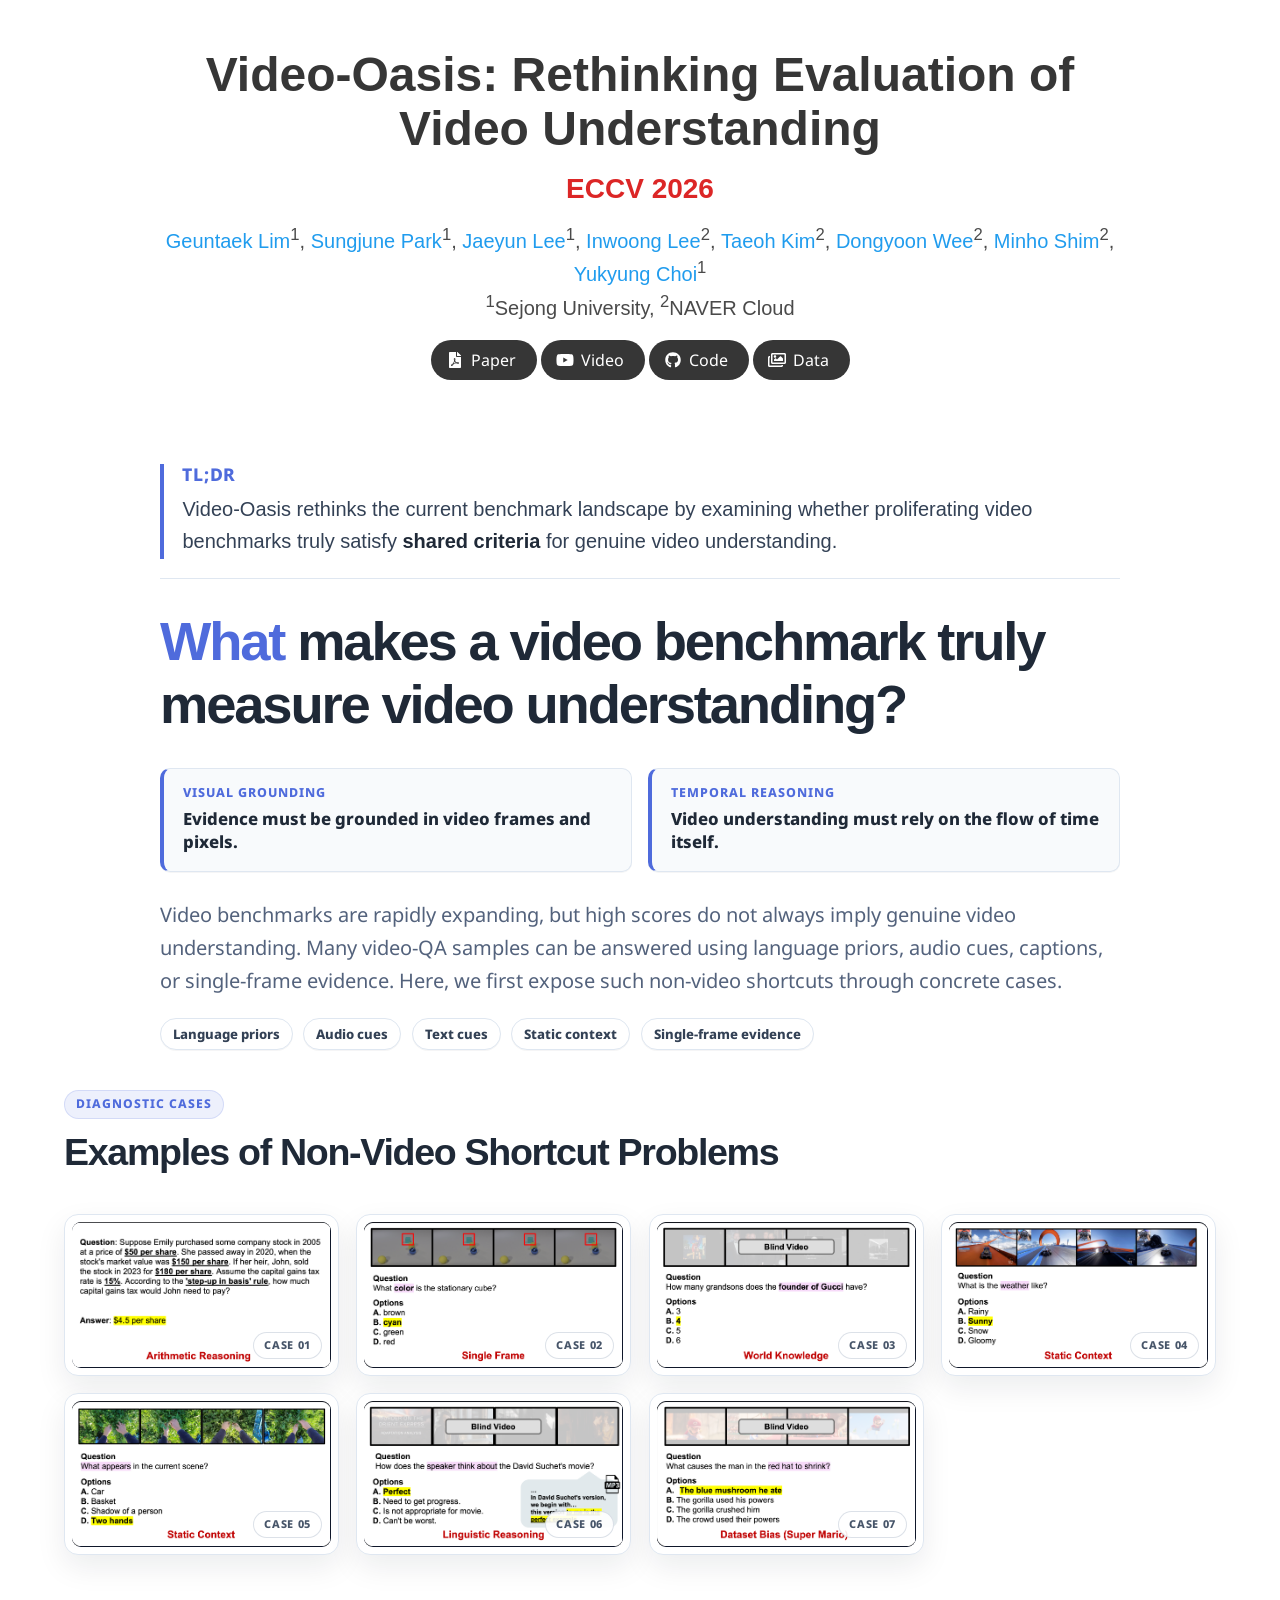
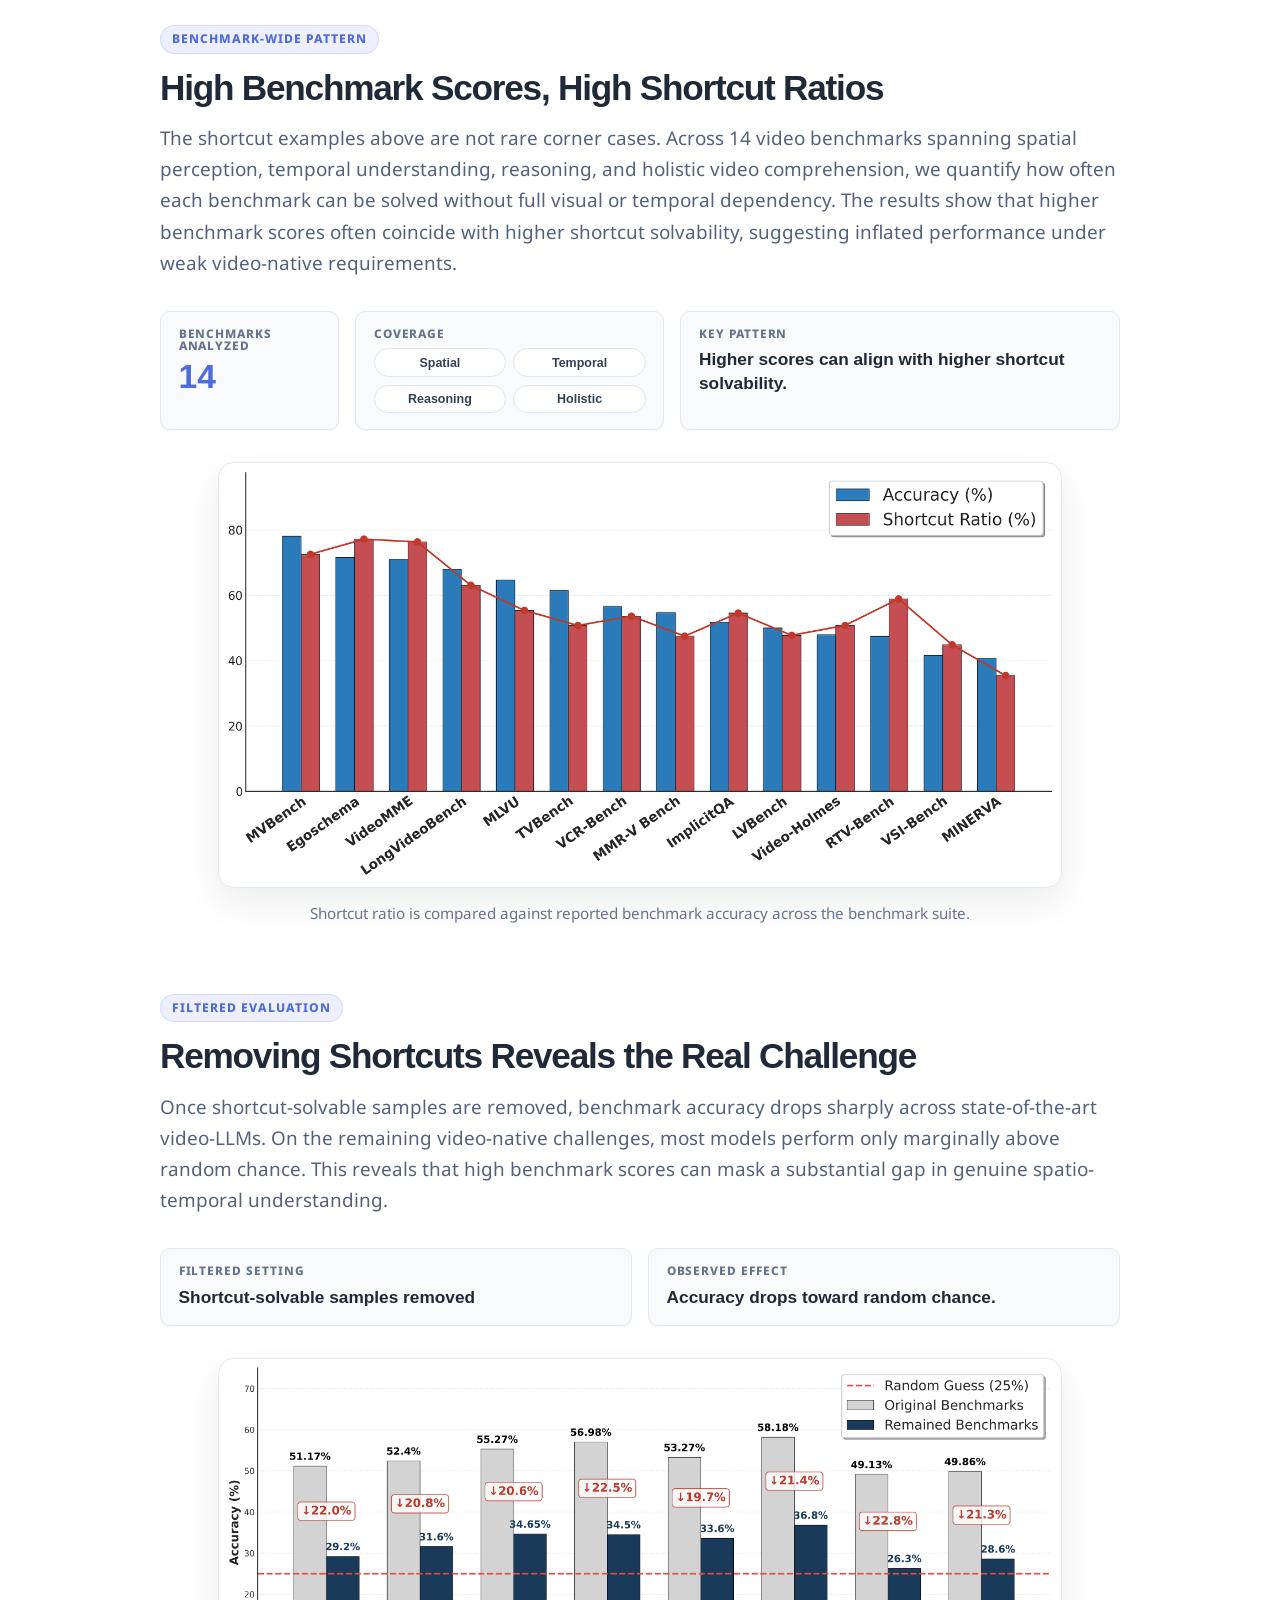
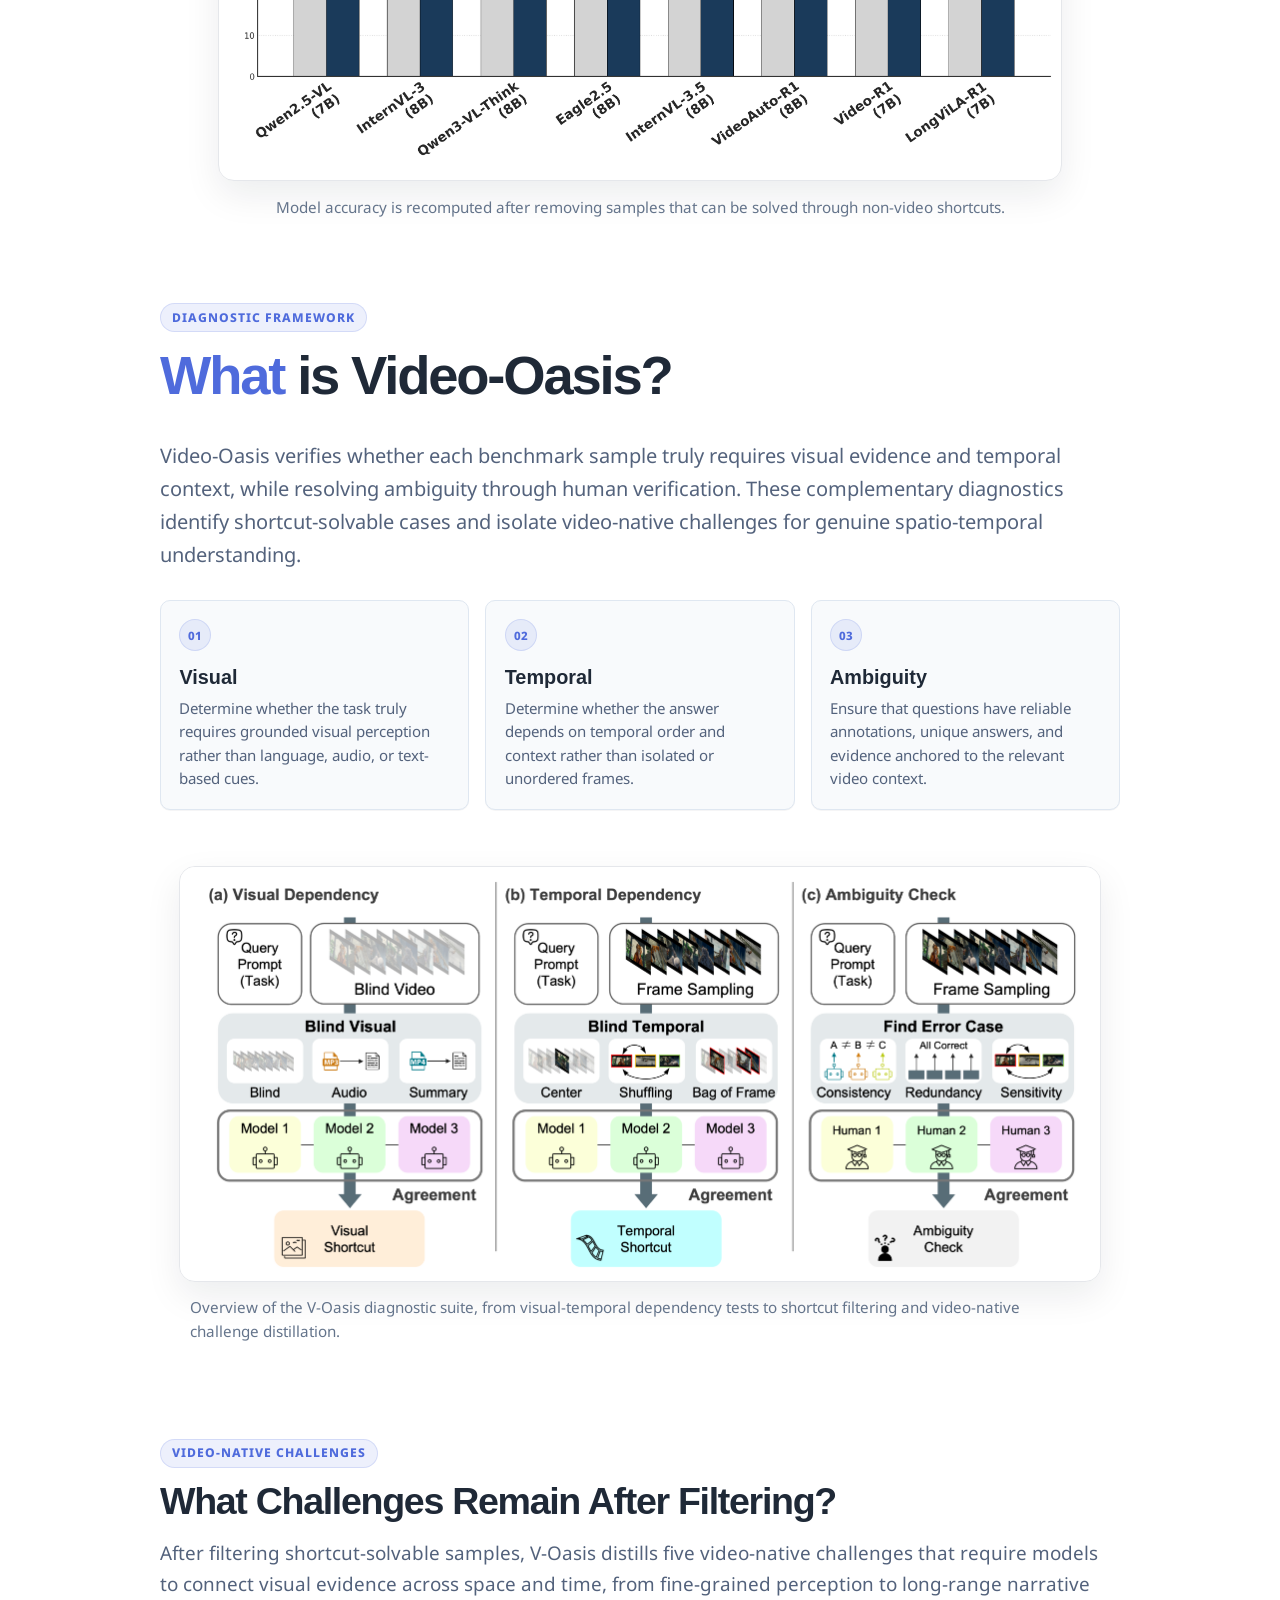
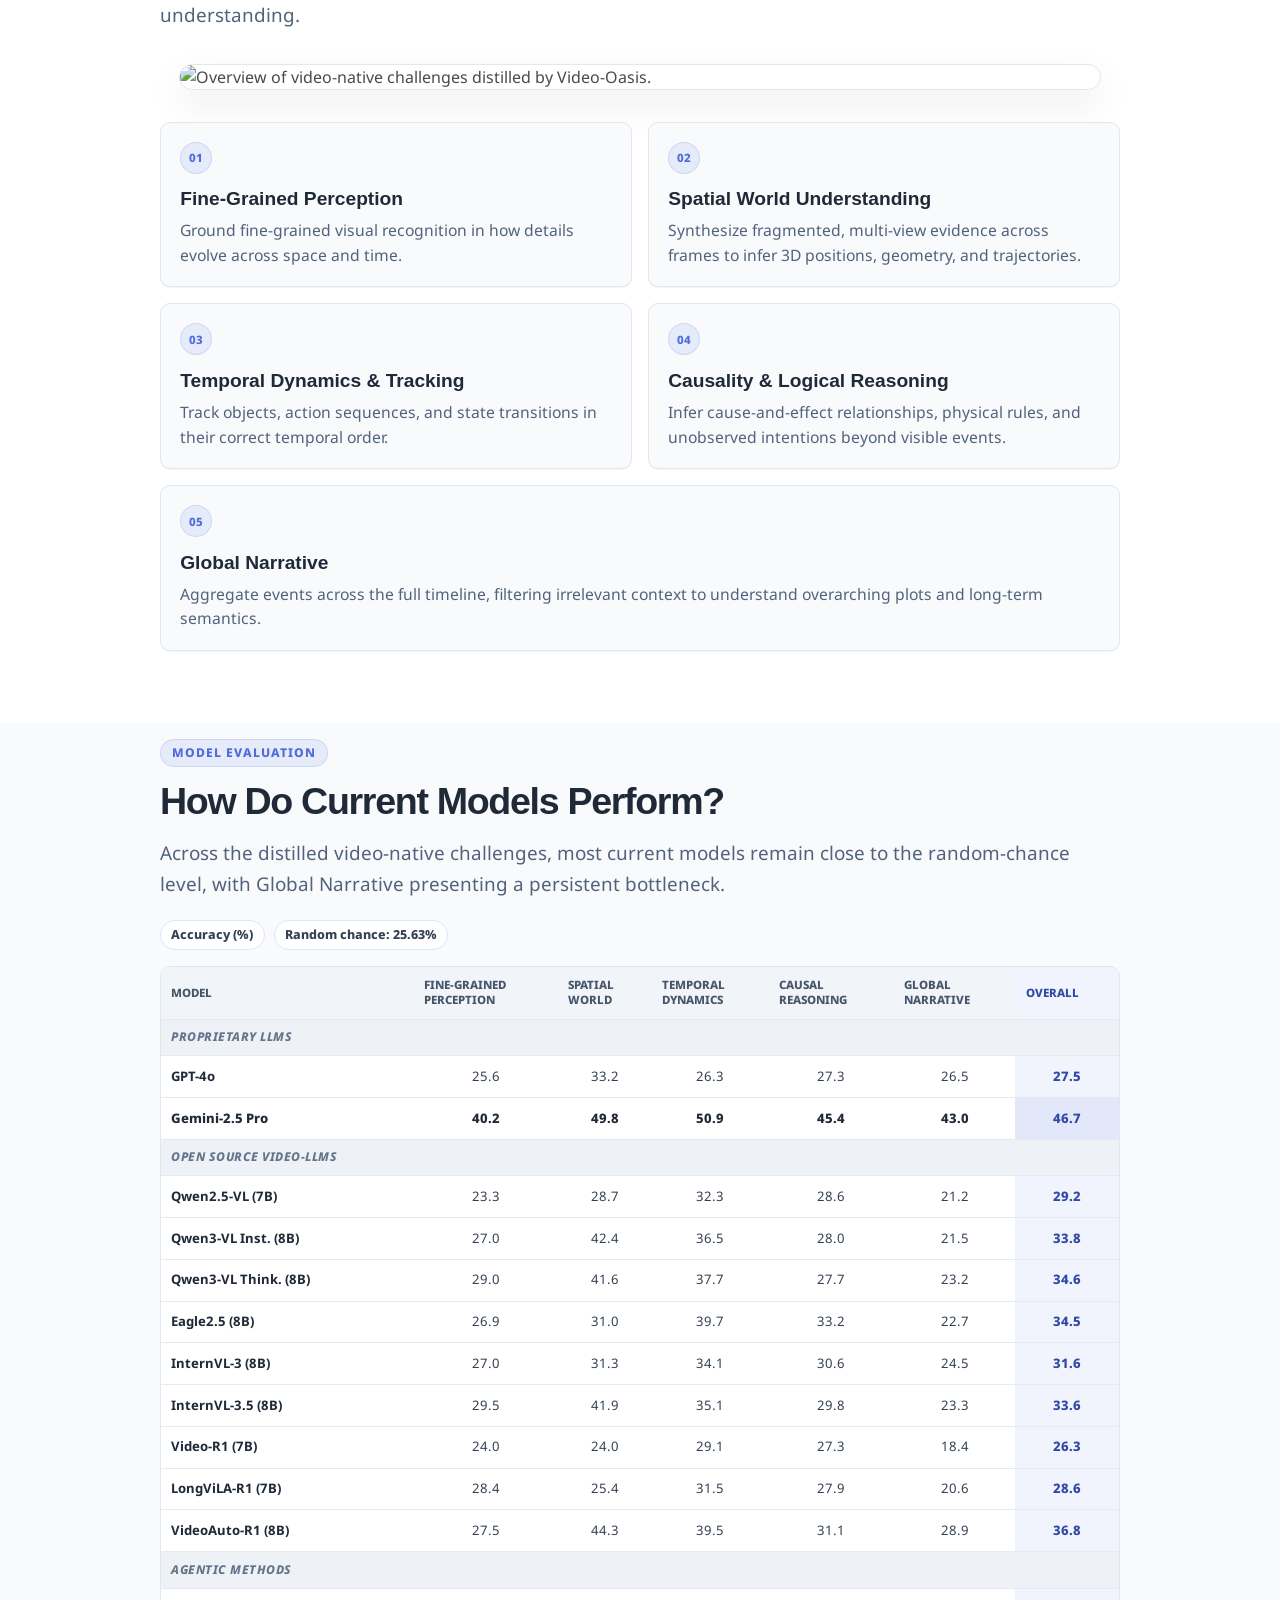
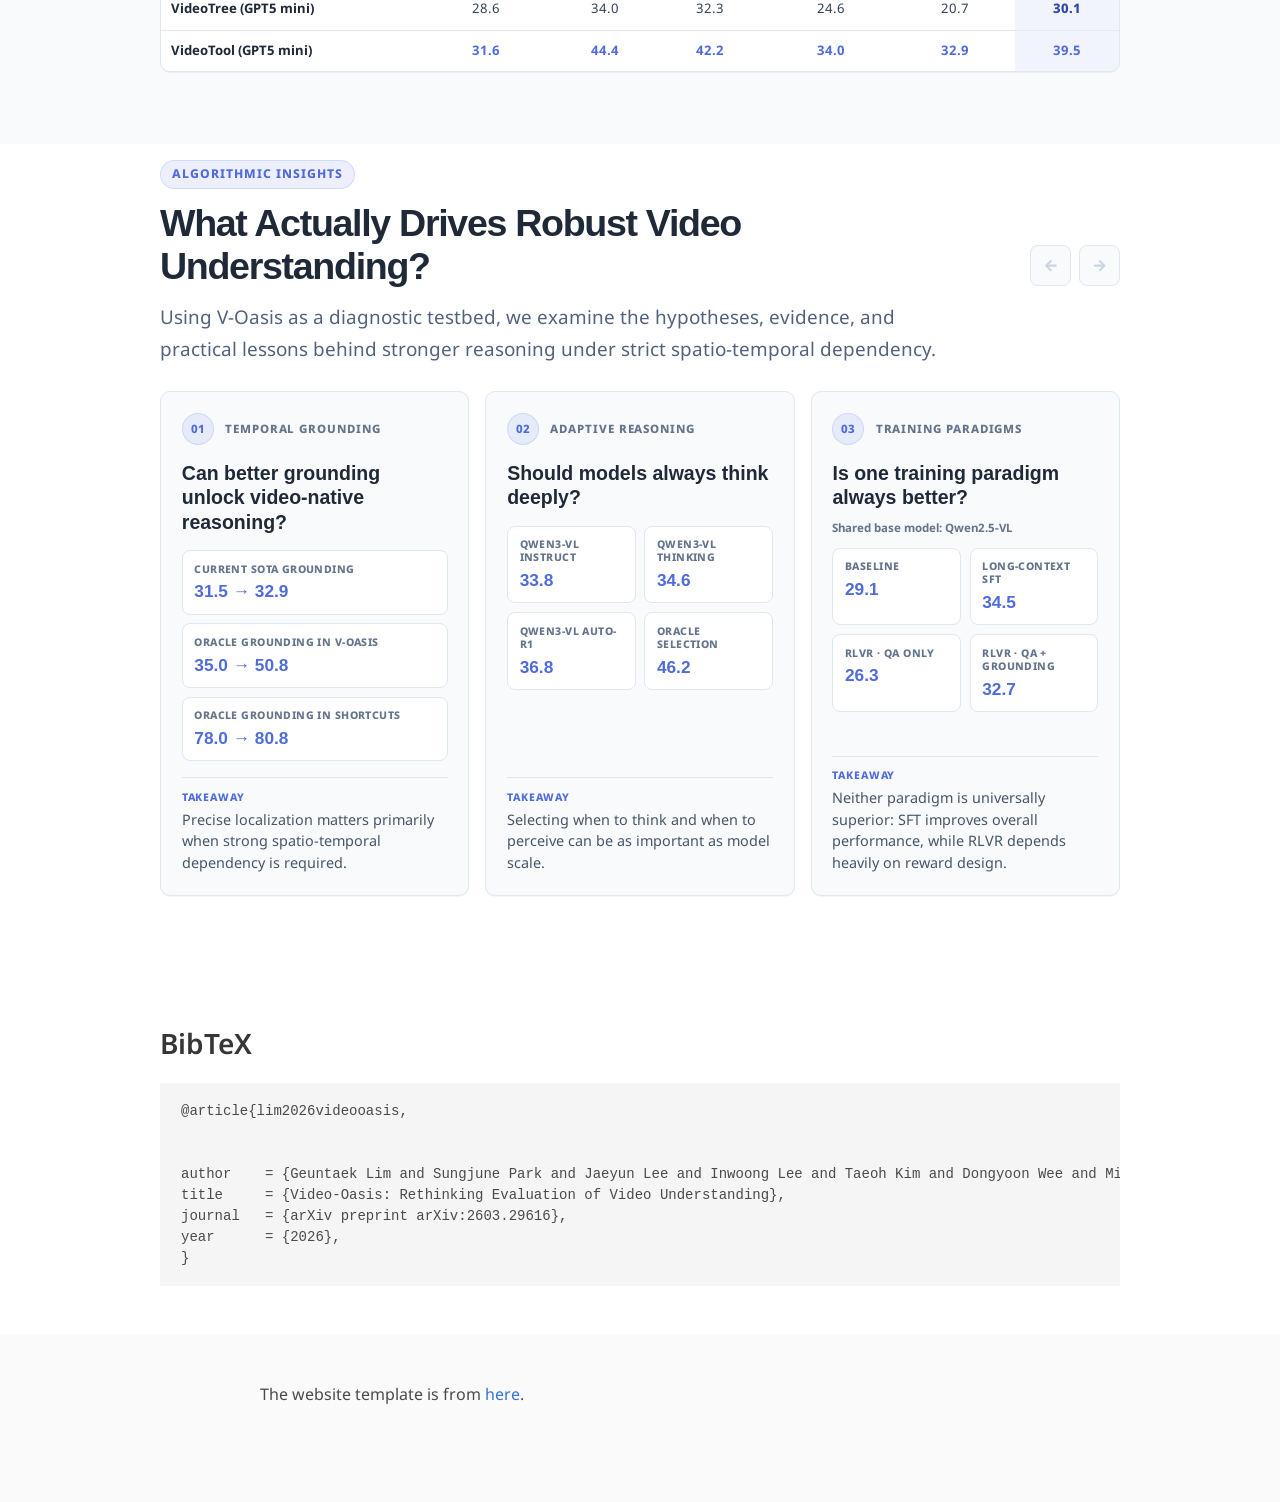
==== commit 6d43c37a: "Switch shortcut examples from swipe rail to all-at-once grid" ====
--- a/index.html
+++ b/index.html
@@ -176,29 +176,17 @@
           <span class="shortcut-gallery-kicker">Diagnostic cases</span>
           <h2 class="shortcut-gallery-title">Examples of Non-Video Shortcut Problems</h2>
         </div>
-        <div class="shortcut-overview-controls" aria-label="Shortcut case navigation">
-          <button class="shortcut-overview-control shortcut-overview-prev" type="button" aria-label="Previous shortcut case">
-            <span class="icon" aria-hidden="true">
-              <i class="fas fa-arrow-left"></i>
-            </span>
-          </button>
-          <button class="shortcut-overview-control shortcut-overview-next" type="button" aria-label="Next shortcut case">
-            <span class="icon" aria-hidden="true">
-              <i class="fas fa-arrow-right"></i>
-            </span>
-          </button>
-        </div>
       </div>
 
       <!--
-        Each card previews a video on hover and opens a detail popup on click
-        (video on the left, Category/Question/Options/Answer on the right).
+        All cases are shown at once in a grid. Each card opens a detail popup on
+        click (video on the left, Category/Question/Options/Answer on the right).
         TODO: replace each card's poster (./static/images/shortcut/shortcutN.png)
         and video source (data-src on the <video>, data-media-src on the <figure>)
         with the per-case clip, e.g. ./static/videos/shortcut1.mp4 .. shortcut7.mp4.
         For now every card points to the one available clip as a live placeholder.
       -->
-      <div class="shortcut-overview-rail" tabindex="0" aria-label="Scrollable non-video shortcut examples">
+      <div class="shortcut-overview-rail" aria-label="Non-video shortcut examples">
         <figure class="shortcut-overview-card" role="button" tabindex="0"
           aria-label="Open Case 01: Arithmetic Reasoning"
           data-type="Arithmetic Reasoning"
--- a/static/css/index.css
+++ b/static/css/index.css
@@ -341,50 +341,9 @@
 
 .shortcut-overview-rail {
 display: grid;
-grid-auto-flow: column;
-grid-auto-columns: minmax(500px, 56%);
-gap: 1rem;
-overflow-x: auto;
-overscroll-behavior-inline: contain;
-scroll-snap-type: inline mandatory;
-scroll-padding-inline: 0.1rem;
-padding: 0.15rem 0 0.9rem;
-scrollbar-width: thin;
-scrollbar-color: #a8b5c7 #edf1f6;
-cursor: grab;
-perspective: 1400px;
-perspective-origin: center;
-}
-
-.shortcut-overview-rail:active {
-cursor: grabbing;
-}
-
-.shortcut-overview-rail.is-dragging {
-scroll-snap-type: none;
-}
-
-.shortcut-overview-rail.is-dragging .shortcut-overview-card {
-transition: none;
-}
-
-.shortcut-overview-rail::-webkit-scrollbar {
-height: 8px;
-}
-
-.shortcut-overview-rail::-webkit-scrollbar-track {
-background: #edf1f6;
-border-radius: 999px;
-}
-
-.shortcut-overview-rail::-webkit-scrollbar-thumb {
-background: #a8b5c7;
-border-radius: 999px;
-}
-
-.shortcut-overview-rail:focus-visible {
-outline: 3px solid rgba(79, 107, 220, 0.24);
-outline-offset: 4px;
+grid-template-columns: repeat(auto-fit, minmax(260px, 1fr));
+gap: 1.1rem;
+padding: 0.15rem 0 0.4rem;
 }
 
 .shortcut-overview-card {
@@ -410,6 +369,16 @@
 will-change: transform;
 }
 
+.shortcut-overview-card:hover {
+transform: translateY(-4px);
+box-shadow: 0 20px 40px rgba(15, 23, 42, 0.16);
+}
+
+.shortcut-overview-card:focus-visible {
+outline: 3px solid rgba(79, 107, 220, 0.28);
+outline-offset: 3px;
+}
+
 .shortcut-overview-card::after {
 content: "";
 position: absolute;
@@ -474,20 +443,12 @@
 gap: 0;
 }
 
-.shortcut-overview-controls {
-padding-bottom: 0;
-}
-
 .shortcut-overview-rail {
-grid-auto-columns: minmax(270px, 82%);
+grid-template-columns: repeat(auto-fit, minmax(220px, 1fr));
 }
 }
 
 @media (prefers-reduced-motion: reduce) {
-.shortcut-overview-rail {
-scroll-behavior: auto;
-}
-
 .shortcut-overview-card,
 .shortcut-overview-card::after {
 transition: none;
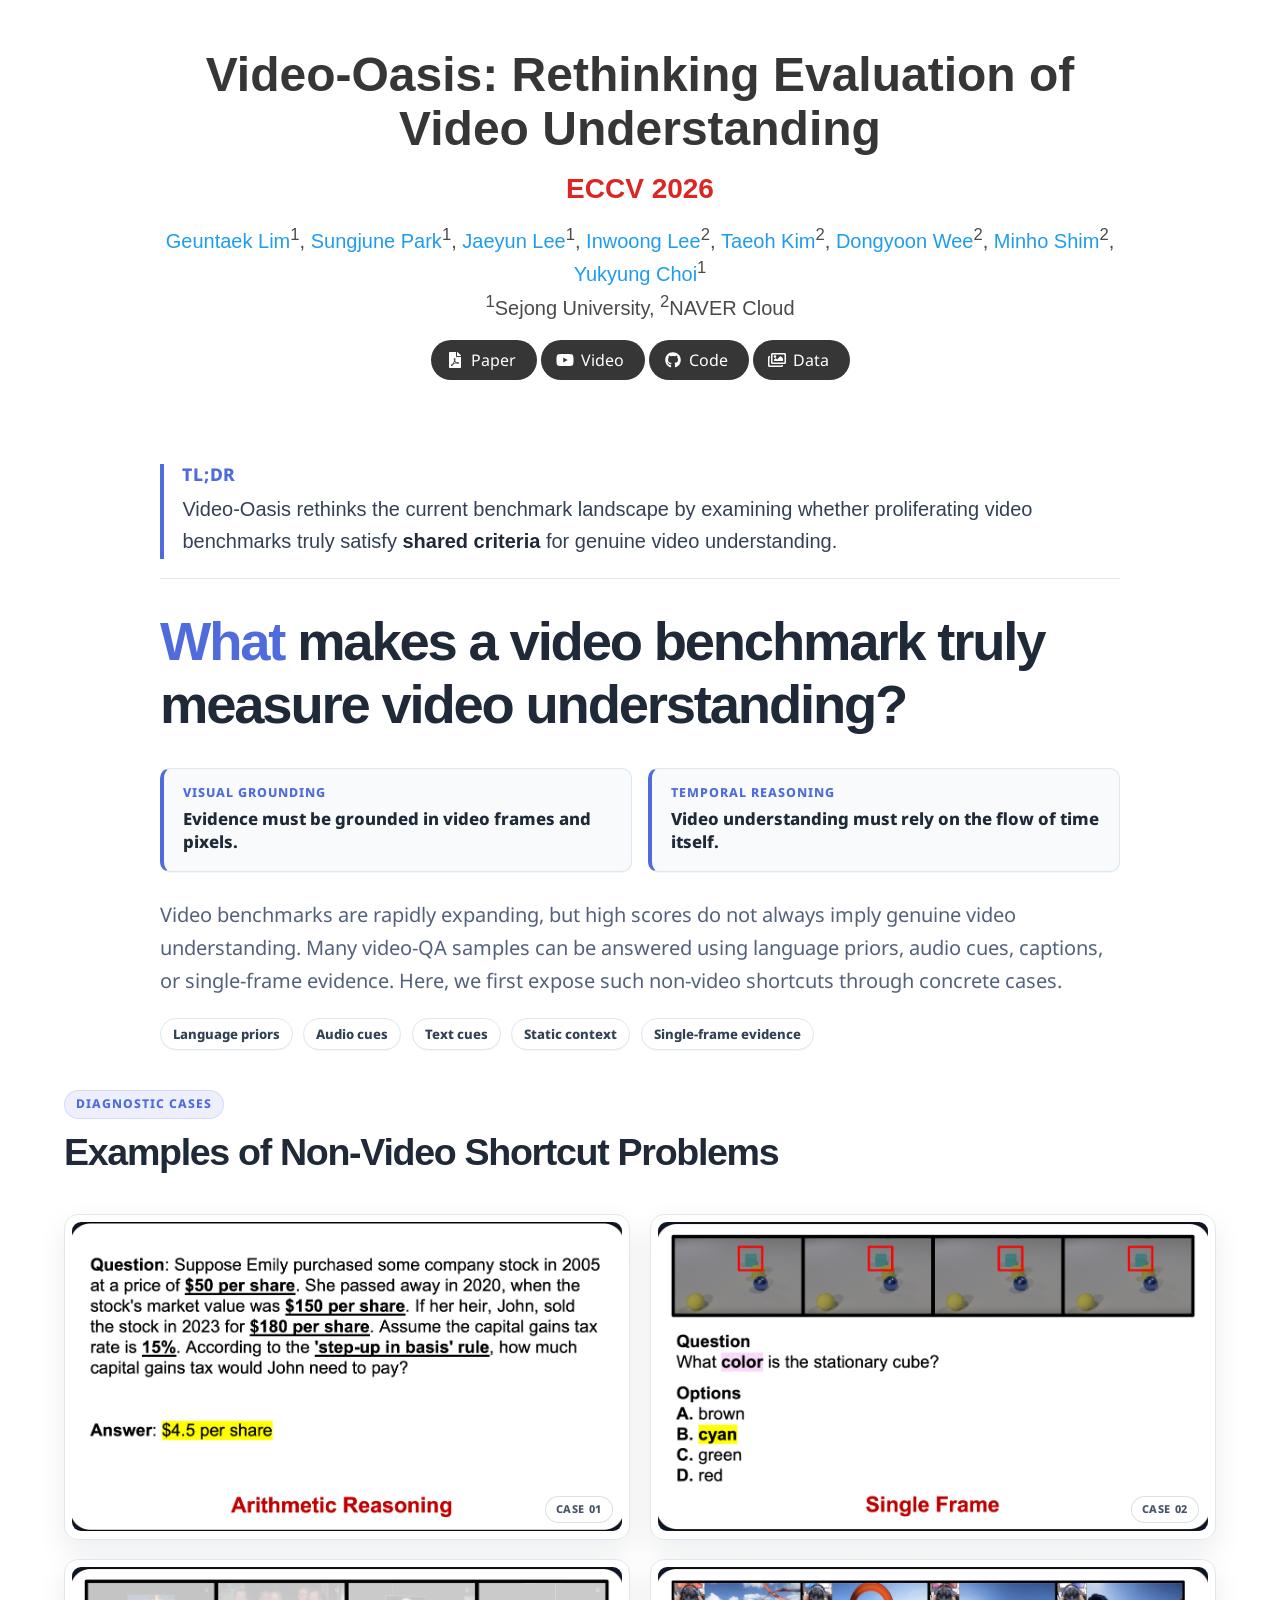
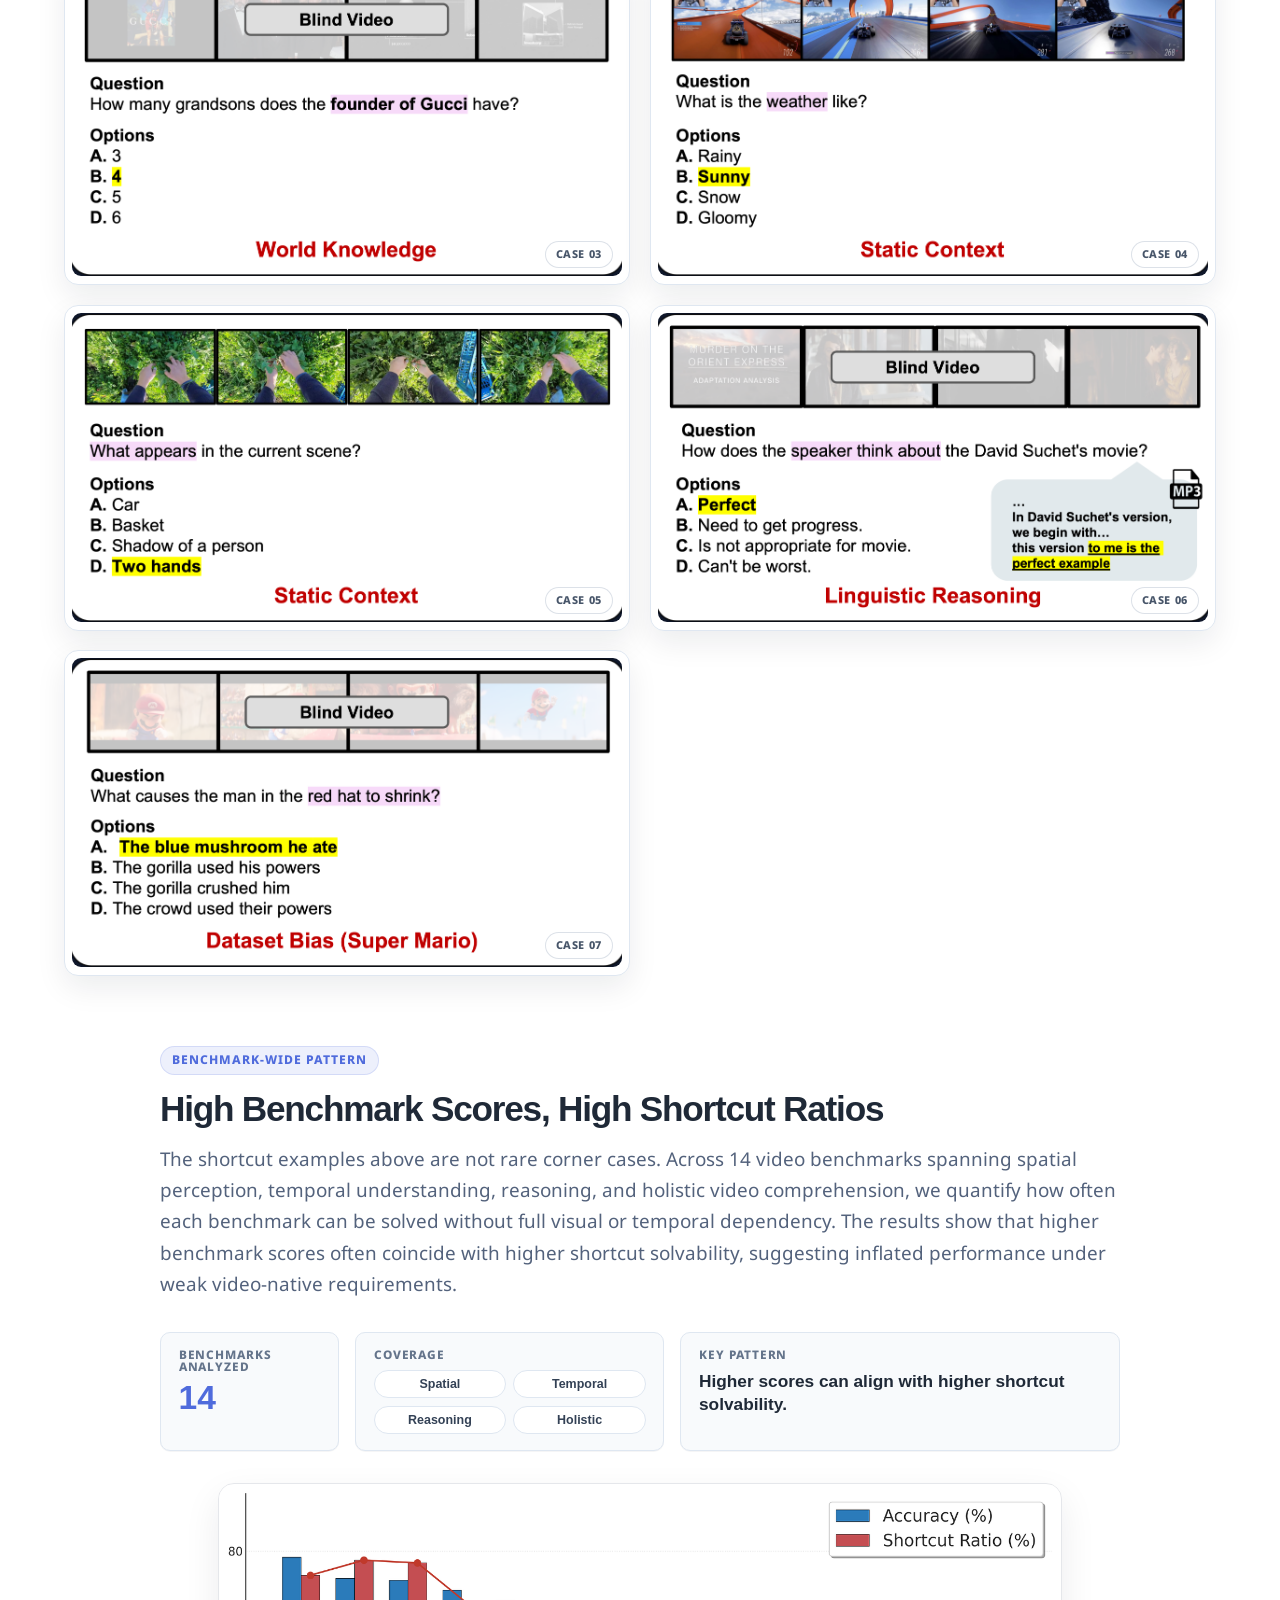
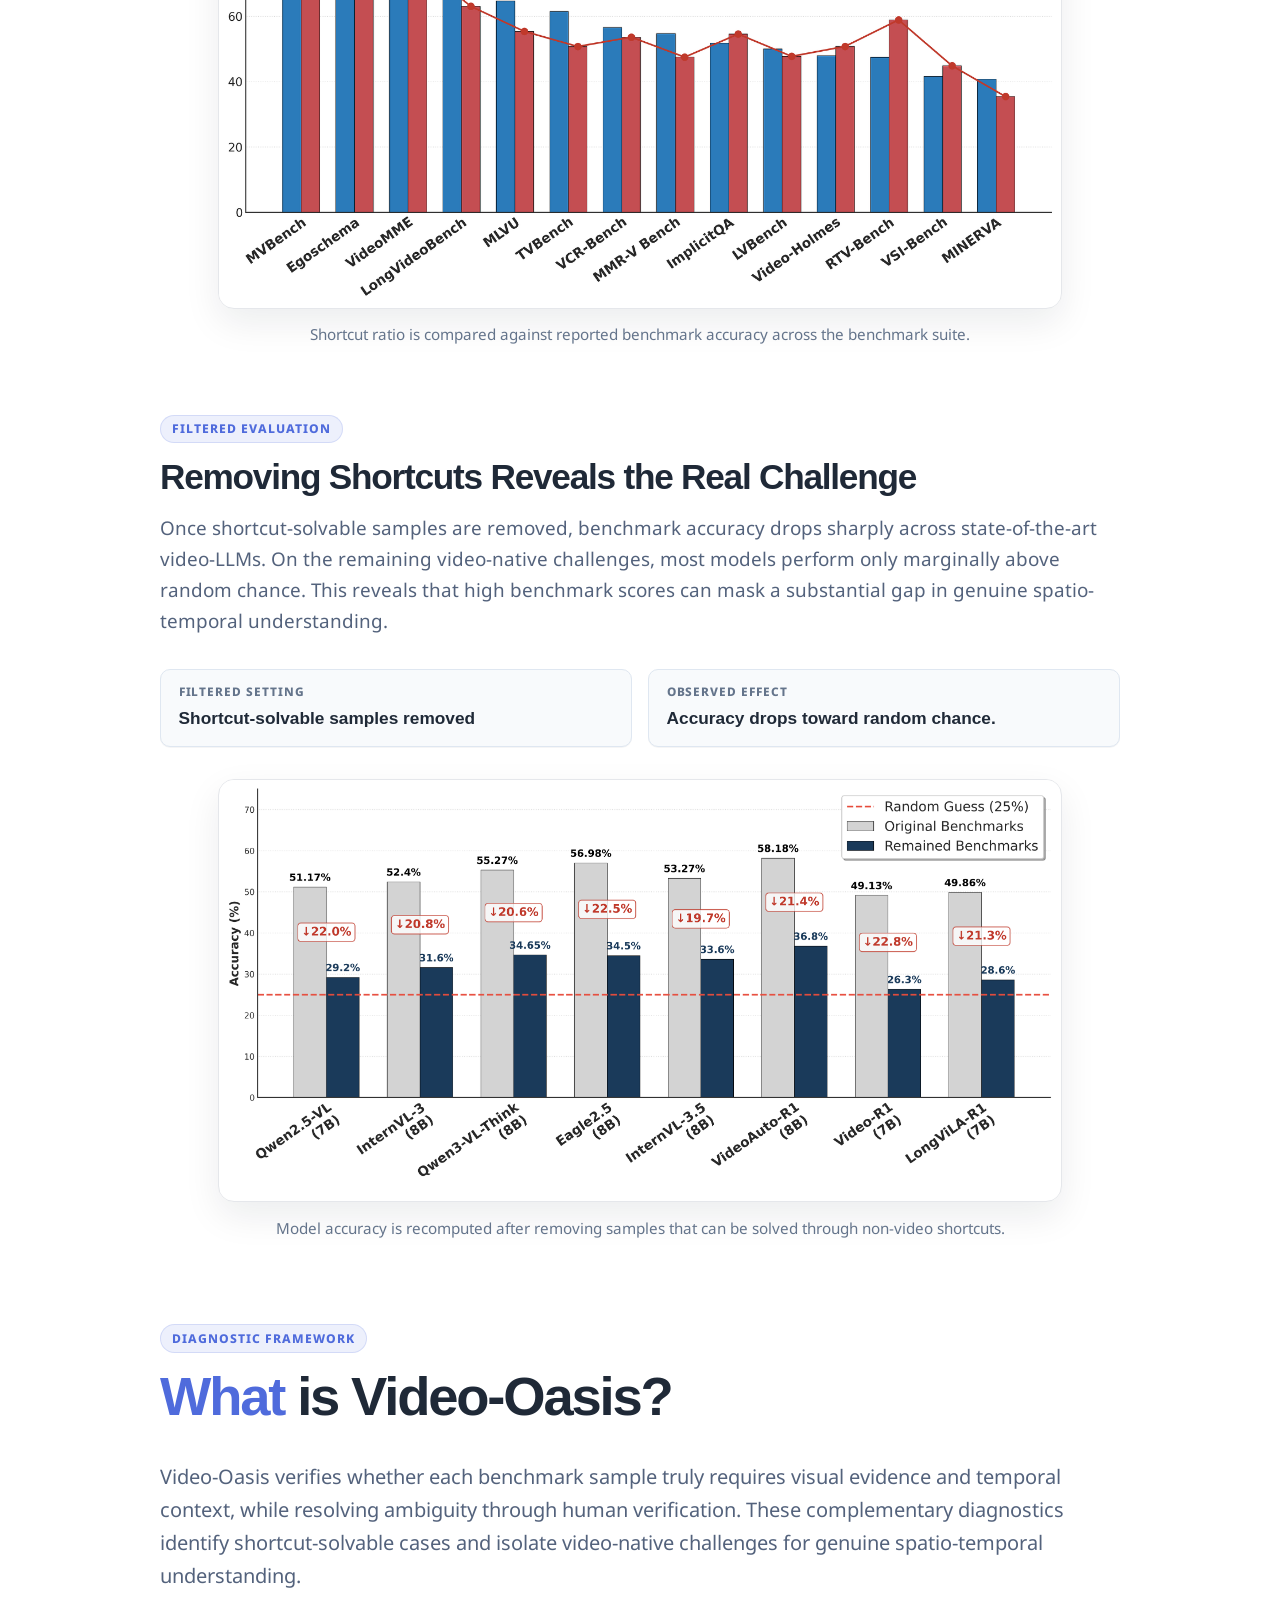
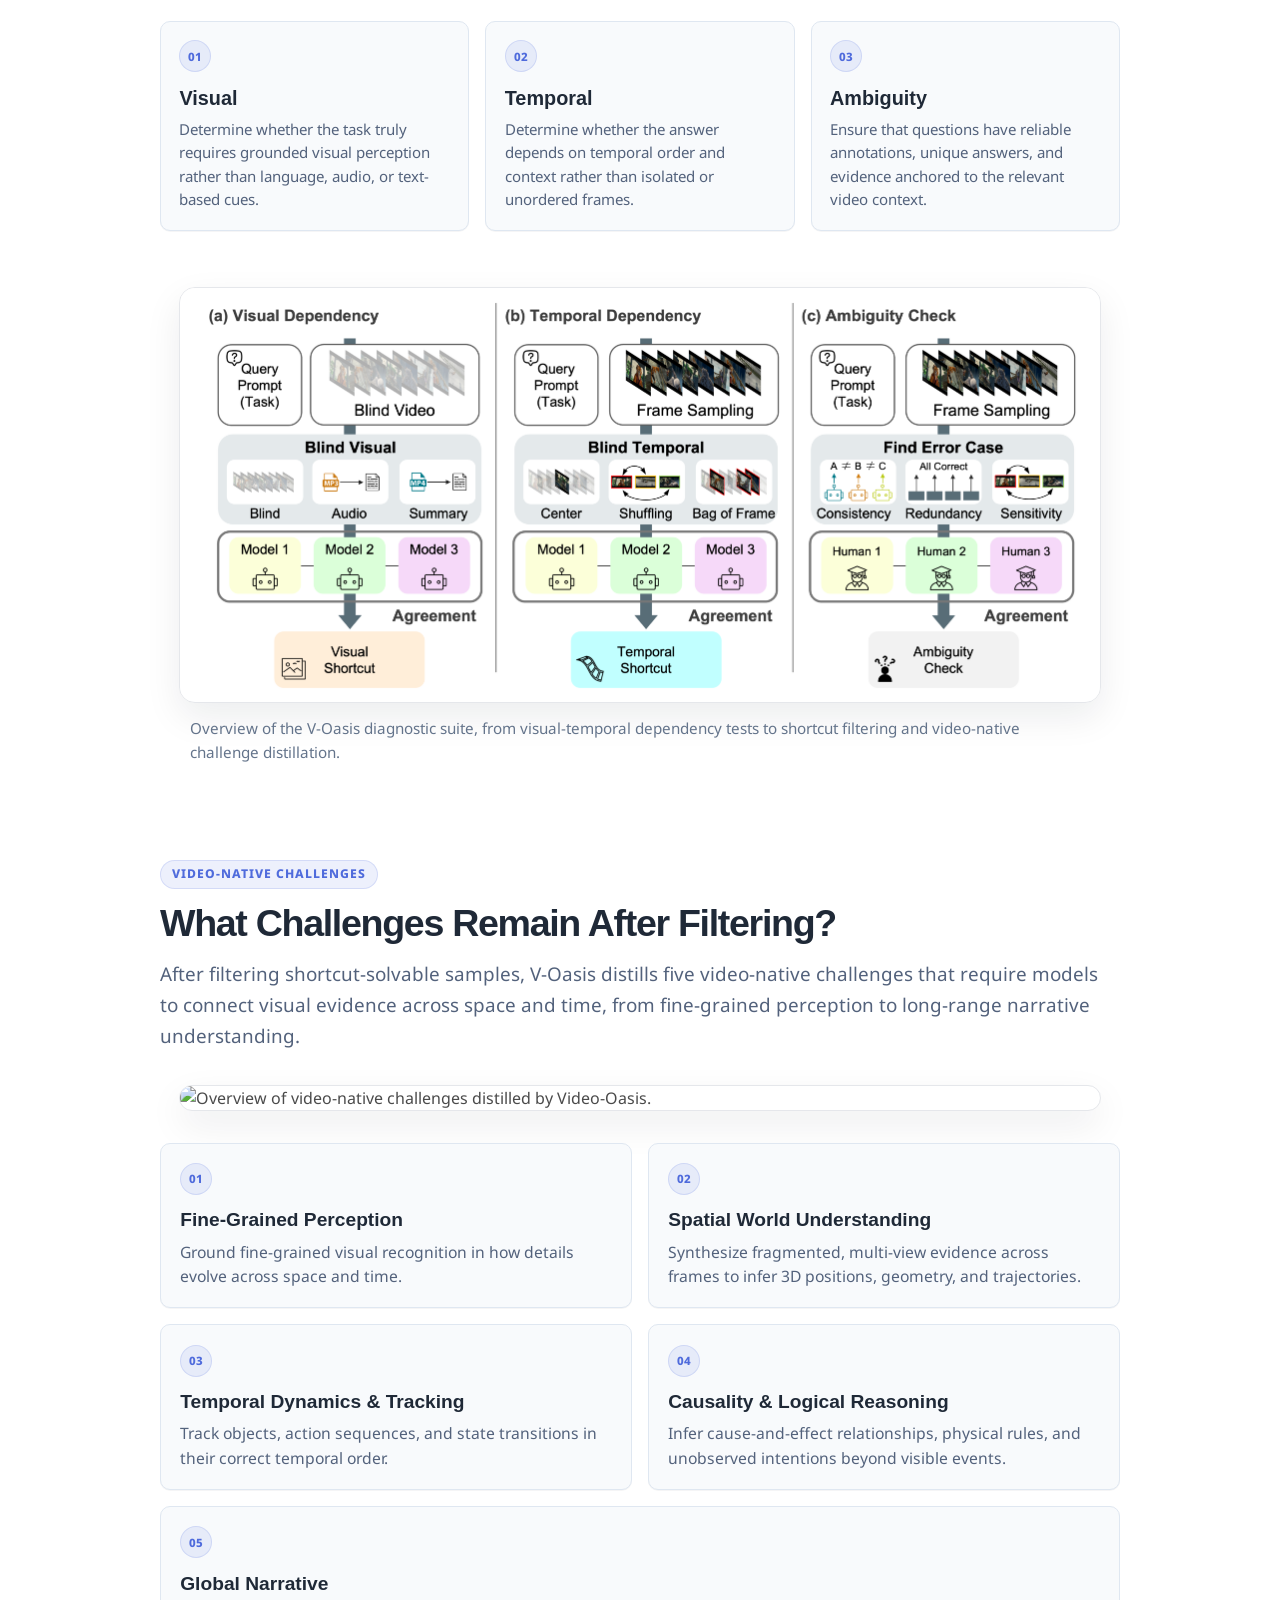
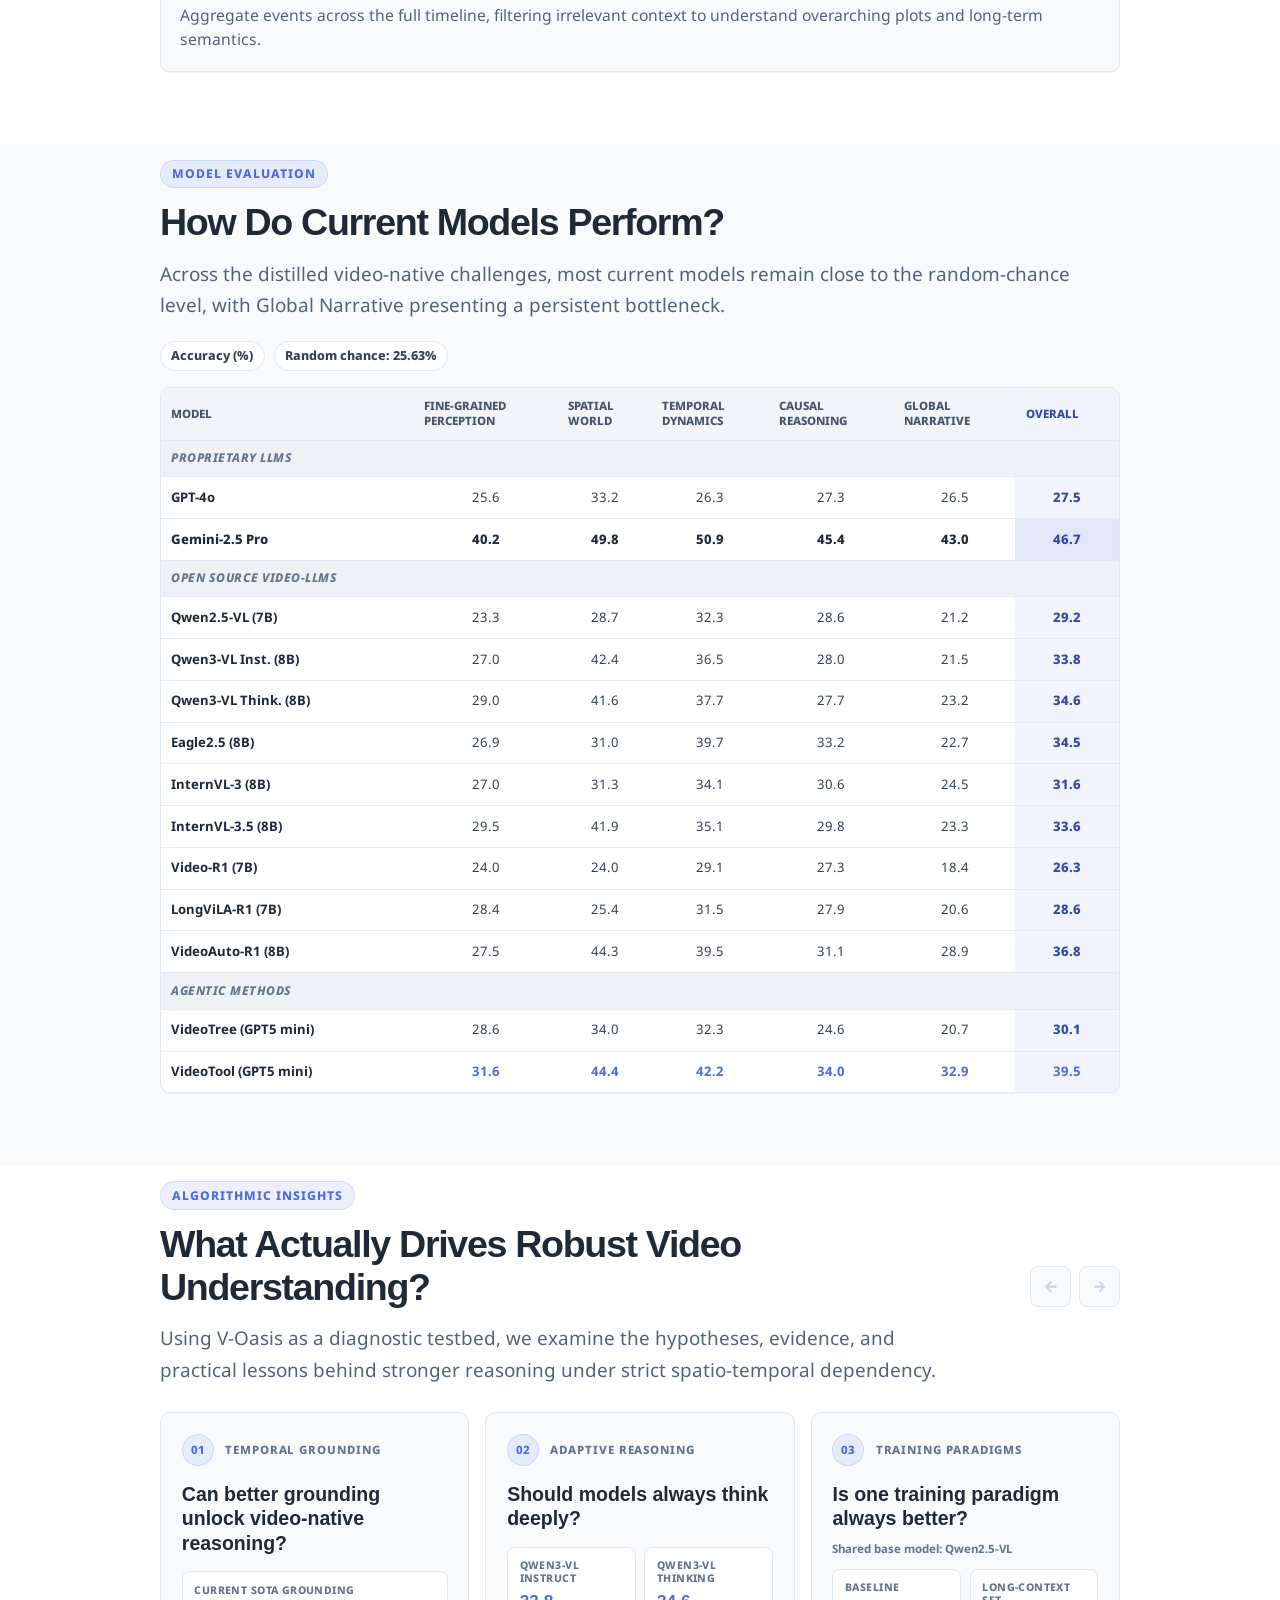
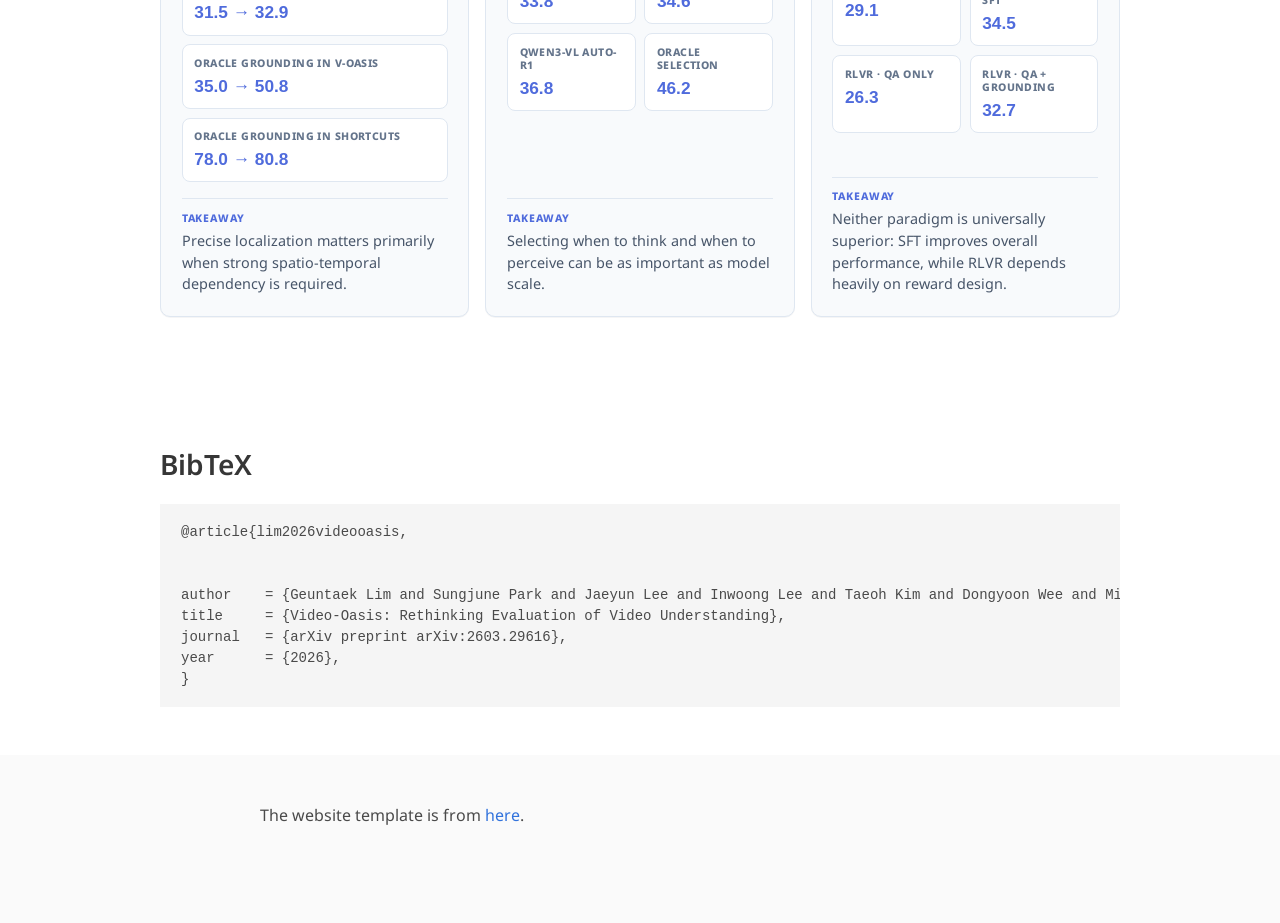
==== commit 10acd1e3: "Correct shortcut example QA from source data and add benchmark labels" ====
--- a/index.html
+++ b/index.html
@@ -192,10 +192,11 @@
           data-type="Arithmetic Reasoning"
           data-media-type="video"
           data-media-src="./static/videos/EmbodiedPerspective_171.mp4"
+          data-benchmark="Video-MME"
           data-question="Suppose Emily purchased some company stock in 2005 at a price of $50 per share. She passed away in 2020, when the stock's market value was $150 per share. If her heir, John, sold the stock in 2023 for $180 per share. Assume the capital gains tax rate is 15%. According to the 'step-up in basis' rule, how much capital gains tax would John need to pay?"
-          data-options=""
-          data-correct=""
-          data-answer="$4.5 per share"
+          data-options="A. $4.5 per share.||B. $27 per share.||C. $19.5 per share.||D. $15 per share."
+          data-correct="A"
+          data-answer="A. $4.5 per share."
           data-reason="Pure arithmetic over the numbers stated in the text. The video frames provide no evidence needed to compute the tax.">
           <video class="shortcut-overview-video" muted loop playsinline preload="none"
             poster="./static/images/shortcut/shortcut1.png"
@@ -209,10 +210,11 @@
           data-type="Single Frame"
           data-media-type="video"
           data-media-src="./static/videos/EmbodiedPerspective_171.mp4"
-          data-question="What color is the stationary cube?"
-          data-options="A. brown||B. cyan||C. green||D. red"
-          data-correct="B"
-          data-answer="B. cyan"
+          data-benchmark="MVBench"
+          data-question="What color is the stationary cube when the video begins?"
+          data-options="A. brown||B. green||C. red||D. cyan"
+          data-correct="D"
+          data-answer="D. cyan"
           data-reason="The cube never moves, so a single frame fully reveals its color. No temporal information is required.">
           <video class="shortcut-overview-video" muted loop playsinline preload="none"
             poster="./static/images/shortcut/shortcut2.png"
@@ -226,7 +228,8 @@
           data-type="World Knowledge"
           data-media-type="video"
           data-media-src="./static/videos/EmbodiedPerspective_171.mp4"
-          data-question="How many grandsons does the founder of Gucci have?"
+          data-benchmark="Video-MME"
+          data-question="According to the video, how many grandsons does the founder of Gucci have?"
           data-options="A. 3||B. 4||C. 5||D. 6"
           data-correct="B"
           data-answer="B. 4"
@@ -243,10 +246,11 @@
           data-type="Static Context"
           data-media-type="video"
           data-media-src="./static/videos/EmbodiedPerspective_171.mp4"
+          data-benchmark="Video-MME"
           data-question="What is the weather like?"
-          data-options="A. Rainy||B. Sunny||C. Snow||D. Gloomy"
+          data-options="A. Rainy.||B. Sunny.||C. Snow.||D. Gloomy."
           data-correct="B"
-          data-answer="B. Sunny"
+          data-answer="B. Sunny."
           data-reason="The weather is constant across every frame, so any single frame suffices. No temporal reasoning is needed.">
           <video class="shortcut-overview-video" muted loop playsinline preload="none"
             poster="./static/images/shortcut/shortcut4.png"
@@ -260,6 +264,7 @@
           data-type="Static Context"
           data-media-type="video"
           data-media-src="./static/videos/EmbodiedPerspective_171.mp4"
+          data-benchmark="RTV-Bench"
           data-question="What appears in the current scene?"
           data-options="A. Car||B. Basket||C. Shadow of a person||D. Two hands"
           data-correct="D"
@@ -277,10 +282,11 @@
           data-type="Linguistic Reasoning"
           data-media-type="video"
           data-media-src="./static/videos/EmbodiedPerspective_171.mp4"
-          data-question="How does the speaker think about the David Suchet's movie?"
-          data-options="A. Perfect||B. Need to get progress.||C. Is not appropriate for movie.||D. Can't be worst."
+          data-benchmark="Video-MME"
+          data-question="How does the speaker think about the David Suchet's version movie?"
+          data-options="A. Perfect.||B. Need to get progress.||C. Is not appropriate for movie.||D. Can't be worst."
           data-correct="A"
-          data-answer="A. Perfect"
+          data-answer="A. Perfect."
           data-reason="The answer is carried entirely by the audio transcript ('to me is the perfect example'), not the visual stream.">
           <video class="shortcut-overview-video" muted loop playsinline preload="none"
             poster="./static/images/shortcut/shortcut6.png"
@@ -294,8 +300,9 @@
           data-type="Dataset Bias (Super Mario)"
           data-media-type="video"
           data-media-src="./static/videos/EmbodiedPerspective_171.mp4"
+          data-benchmark="ImplicitQA"
           data-question="What causes the man in the red hat to shrink?"
-          data-options="A. The blue mushroom he ate||B. The gorilla used his powers||C. The gorilla crushed him||D. The crowd used their powers"
+          data-options="A. The blue mushroom he ate||B. The gorilla used his powers||C. The gorilla crushed him||D. The man in the red hat has the ability to change size naturally||E. The crowd used their powers"
           data-correct="A"
           data-answer="A. The blue mushroom he ate"
           data-reason="Solvable from Super Mario game priors. The model can guess from dataset and world bias without watching the video.">
@@ -329,6 +336,10 @@
             <div class="shortcut-modal-category">
               <h4>Category</h4>
               <span class="shortcut-modal-tag" id="modal-type">Shortcut type</span>
+            </div>
+            <div class="shortcut-modal-category shortcut-modal-category-right">
+              <h4>Benchmark</h4>
+              <span class="shortcut-modal-benchmark" id="modal-benchmark">Benchmark</span>
             </div>
           </div>
 
--- a/static/css/index.css
+++ b/static/css/index.css
@@ -341,8 +341,8 @@
 
 .shortcut-overview-rail {
 display: grid;
-grid-template-columns: repeat(auto-fit, minmax(260px, 1fr));
-gap: 1.1rem;
+grid-template-columns: repeat(auto-fit, minmax(380px, 1fr));
+gap: 1.25rem;
 padding: 0.15rem 0 0.4rem;
 }
 
@@ -444,7 +444,7 @@
 }
 
 .shortcut-overview-rail {
-grid-template-columns: repeat(auto-fit, minmax(220px, 1fr));
+grid-template-columns: 1fr;
 }
 }
 
@@ -786,6 +786,10 @@
 text-transform: uppercase;
 letter-spacing: 0.08em;
 margin-bottom: 0.45rem;
+}
+
+.shortcut-modal-category-right {
+text-align: right;
 }
 
 .shortcut-modal-tag {
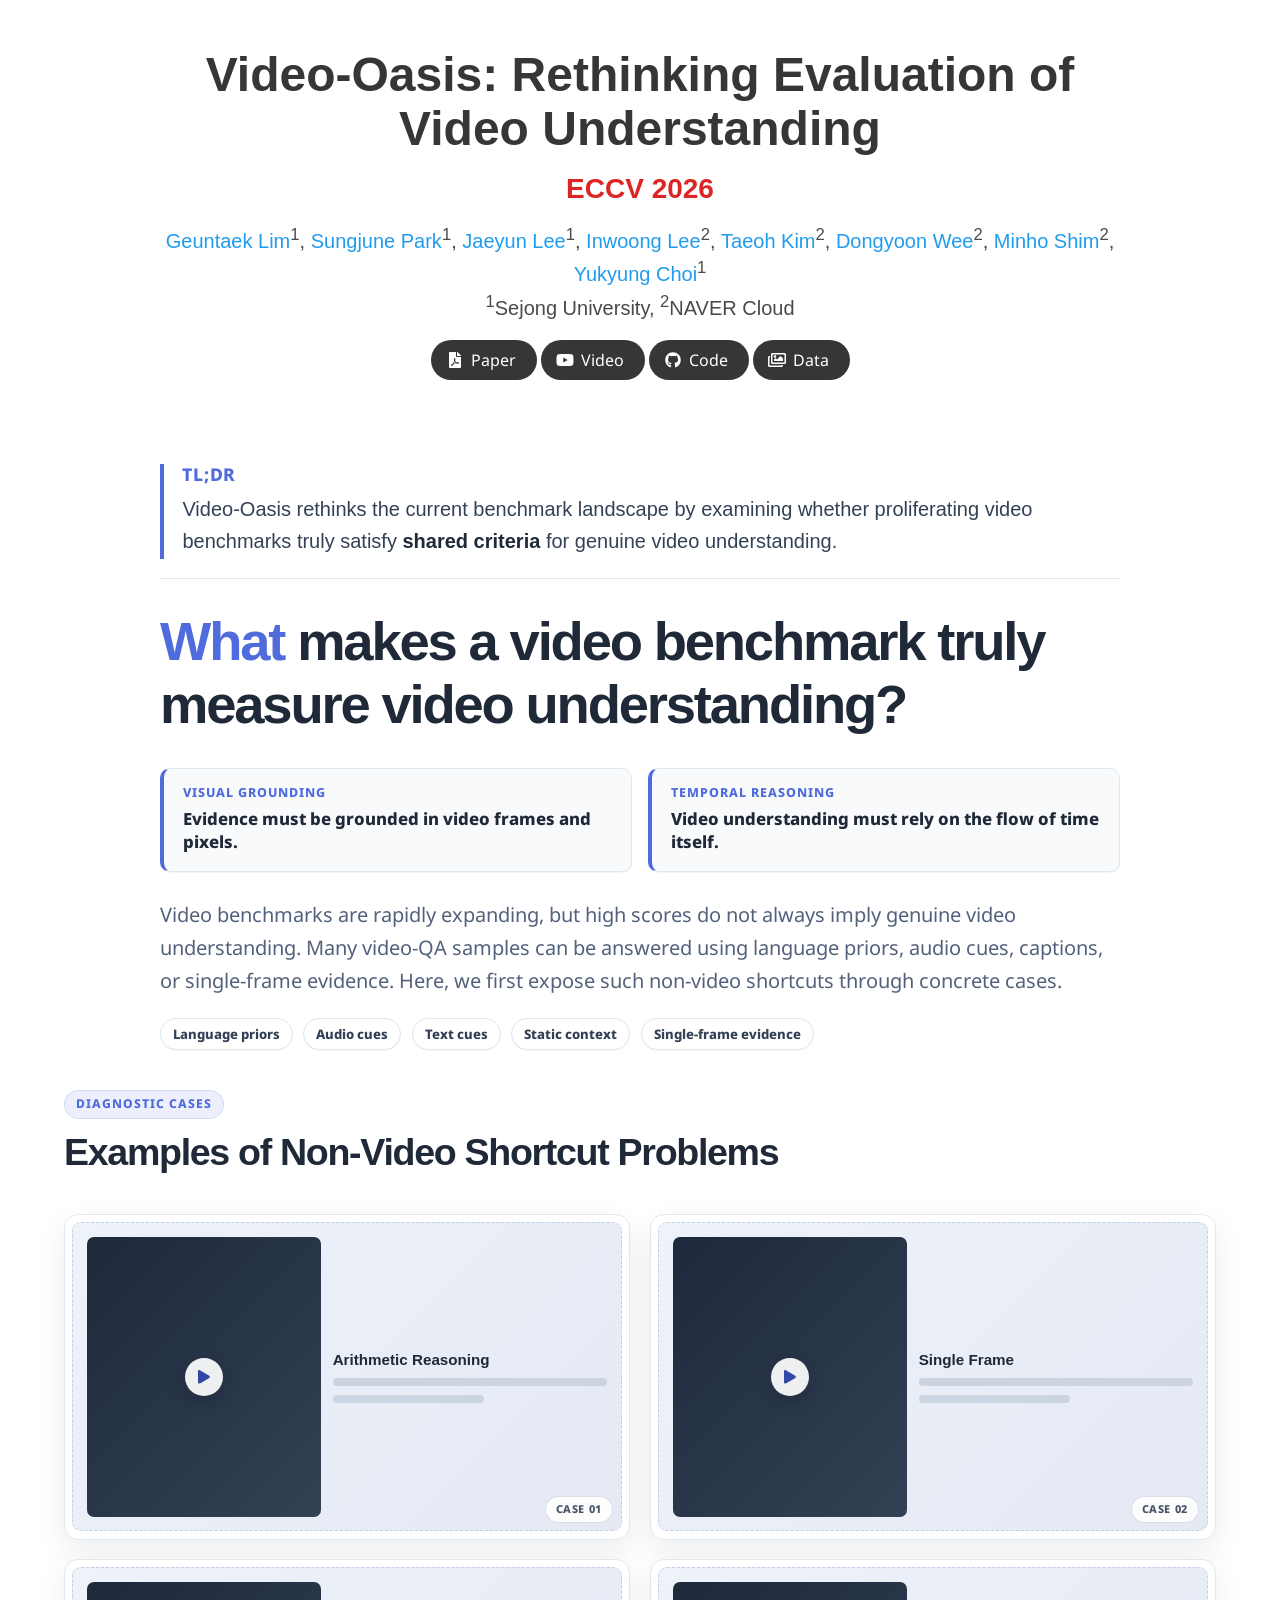
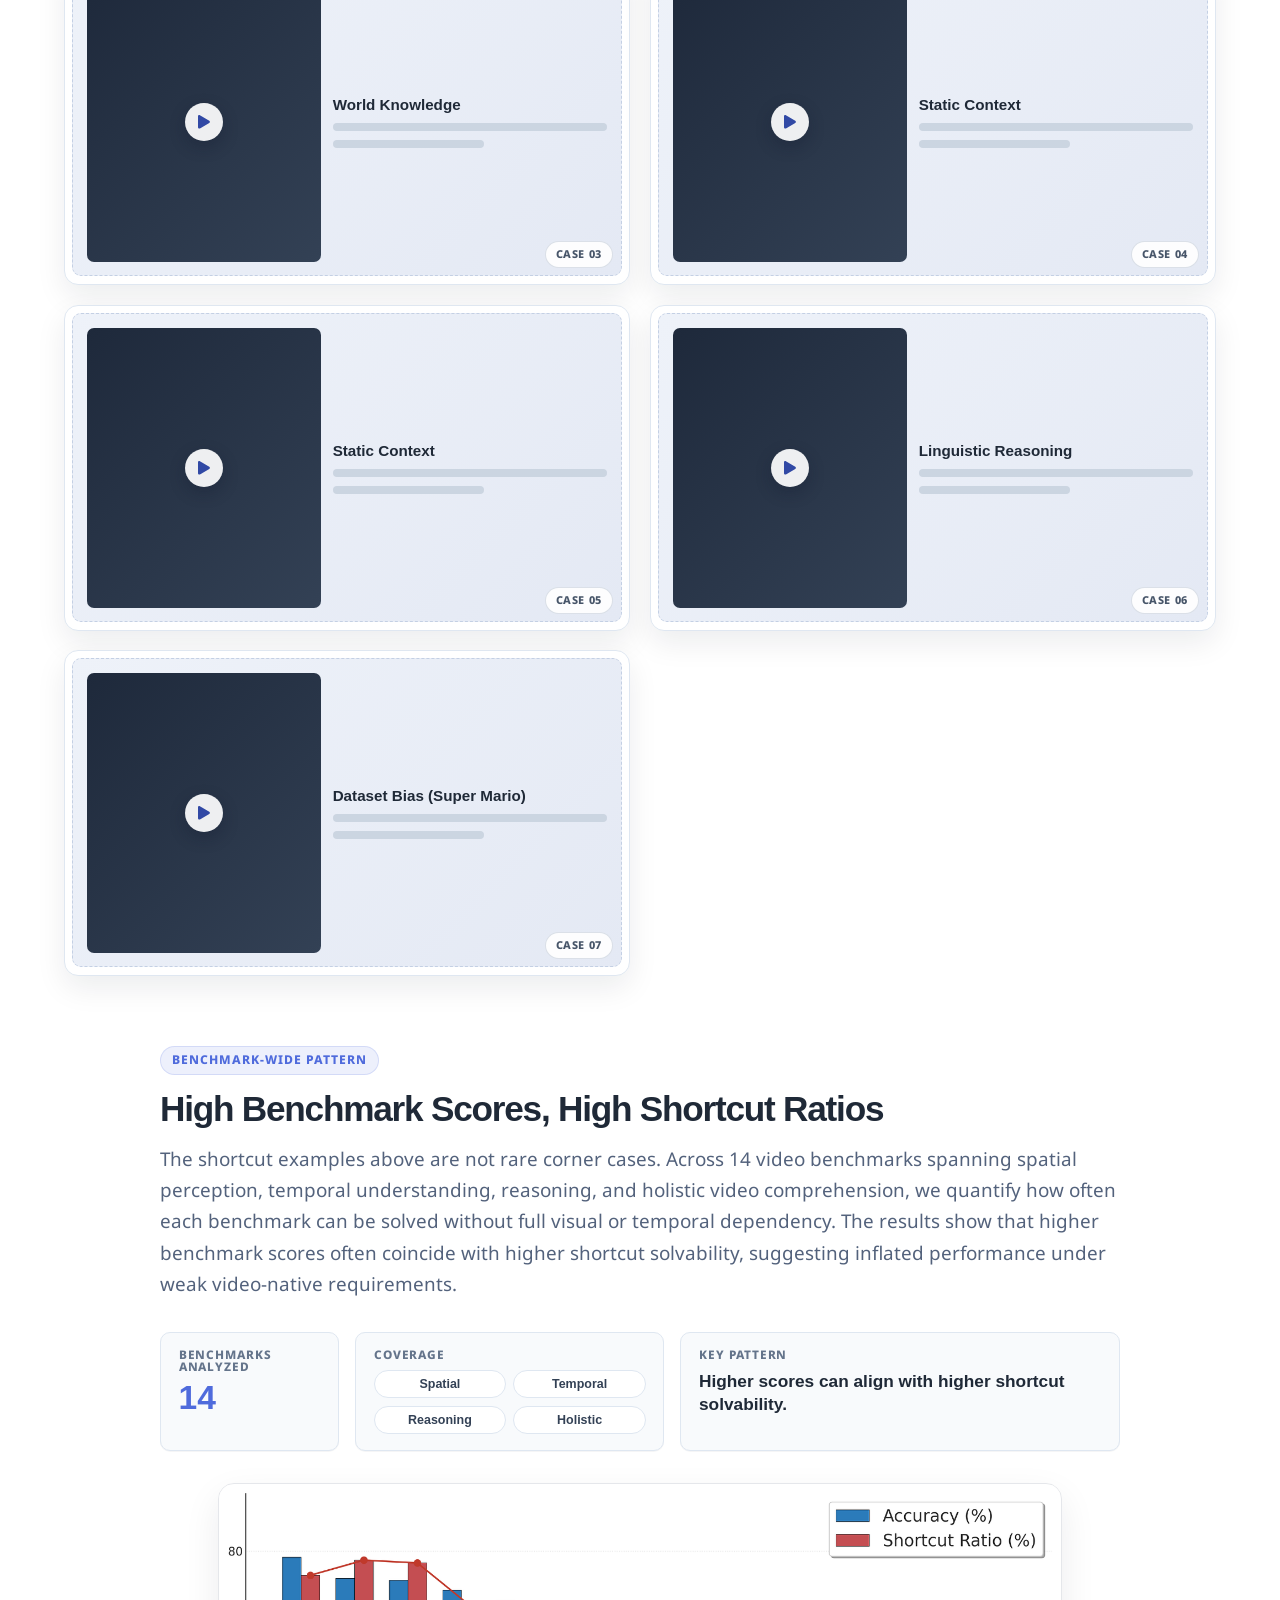
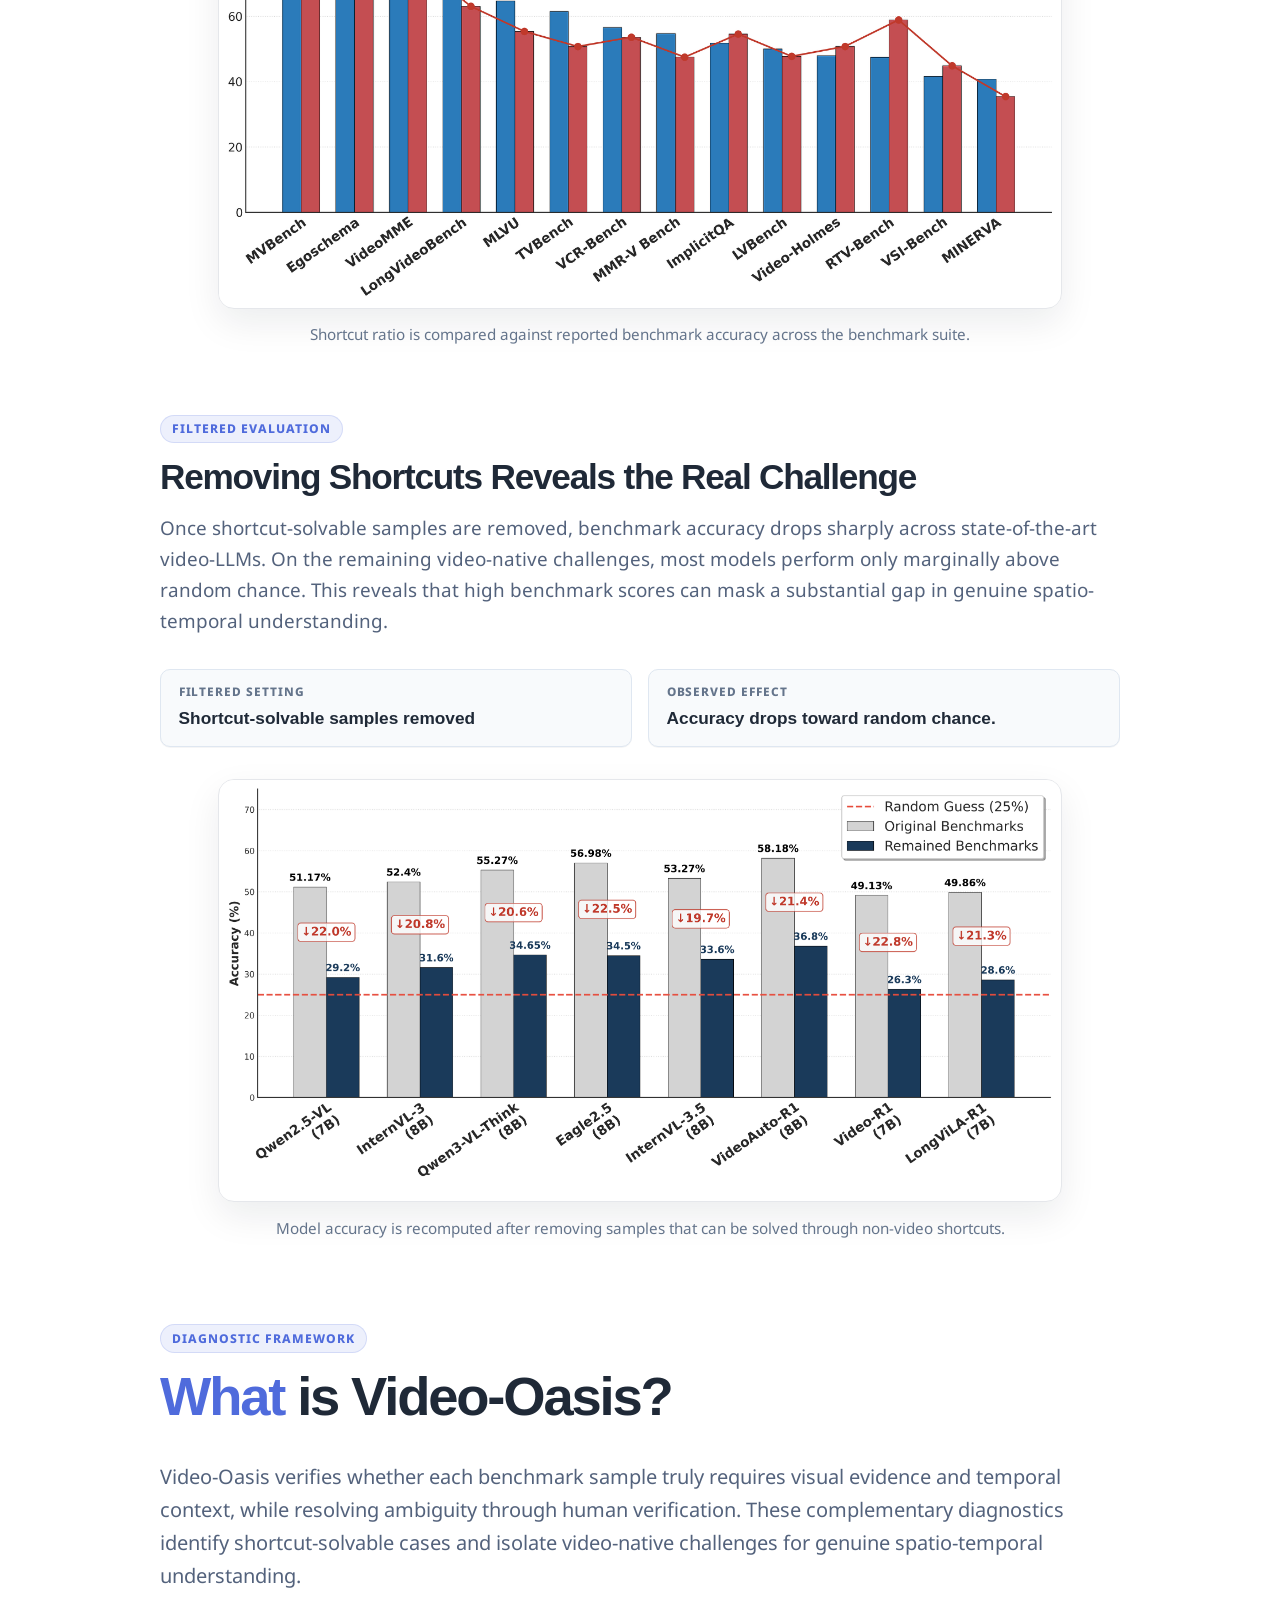
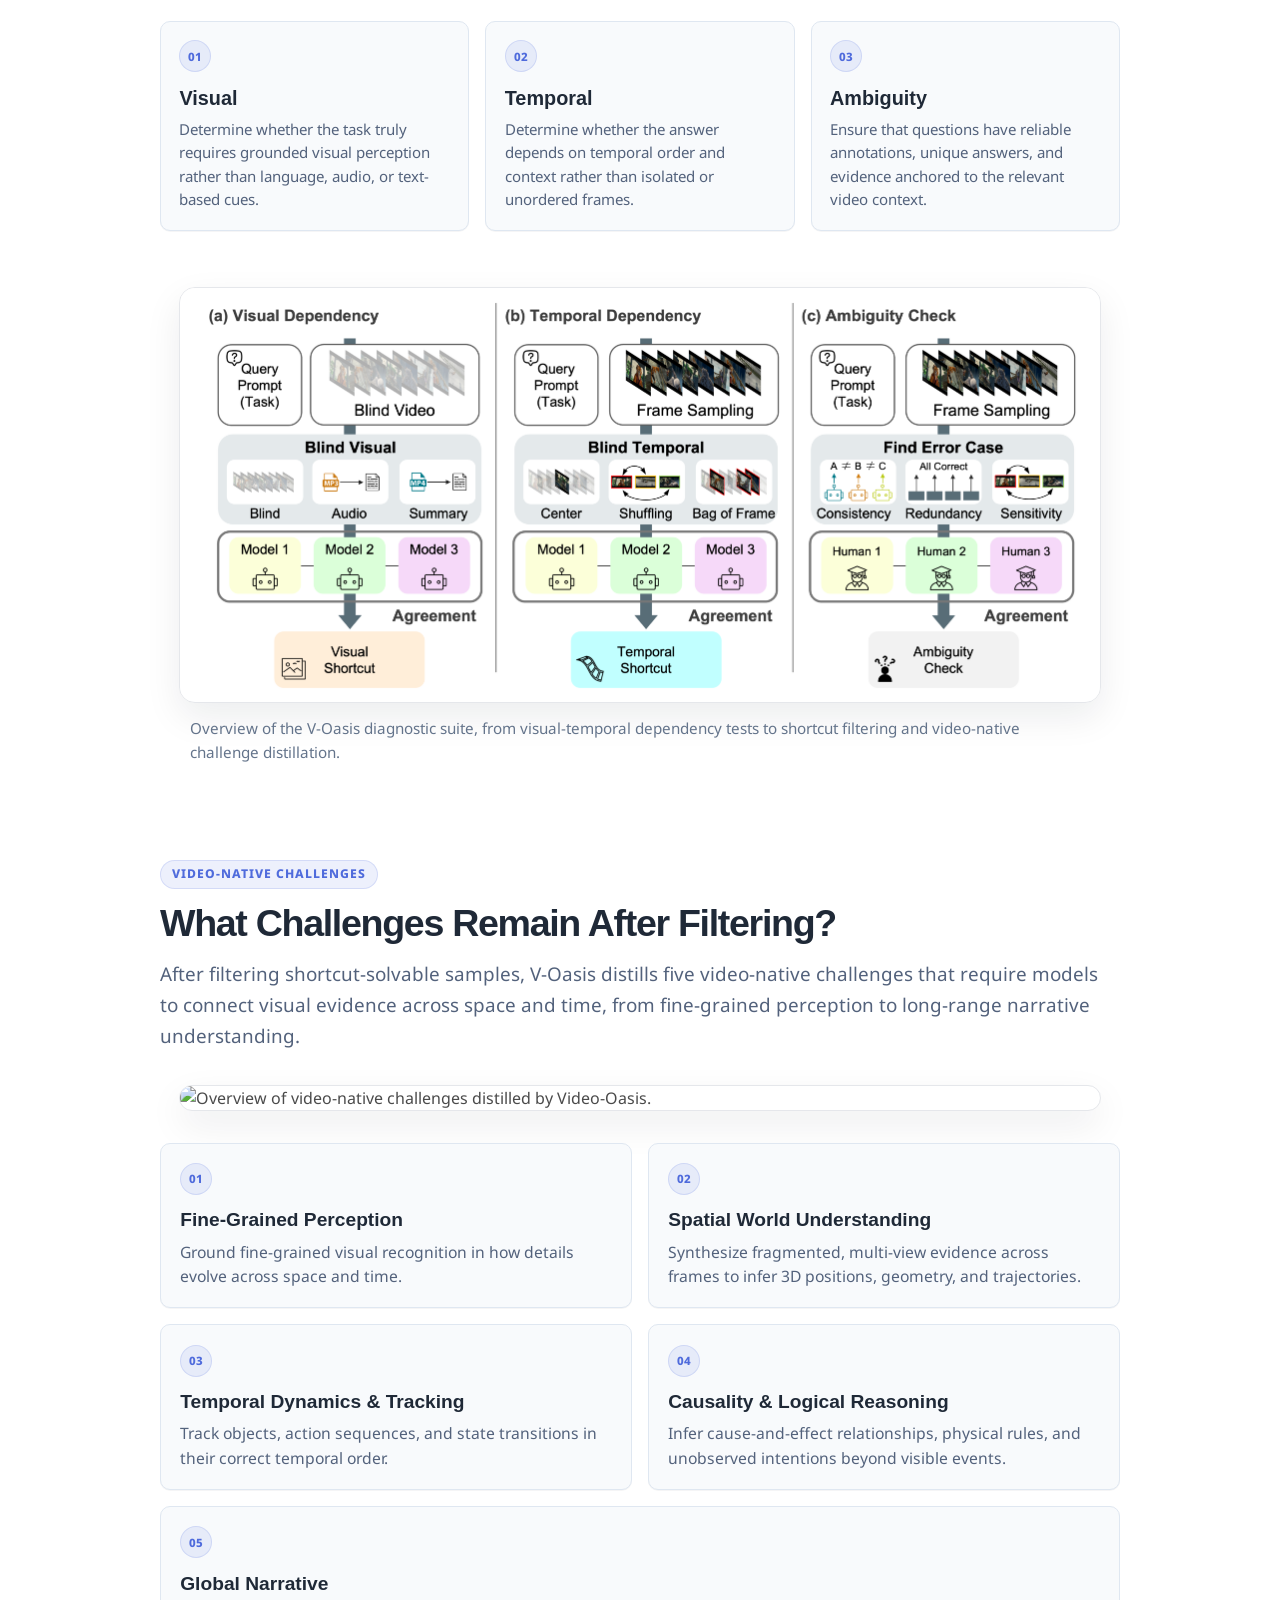
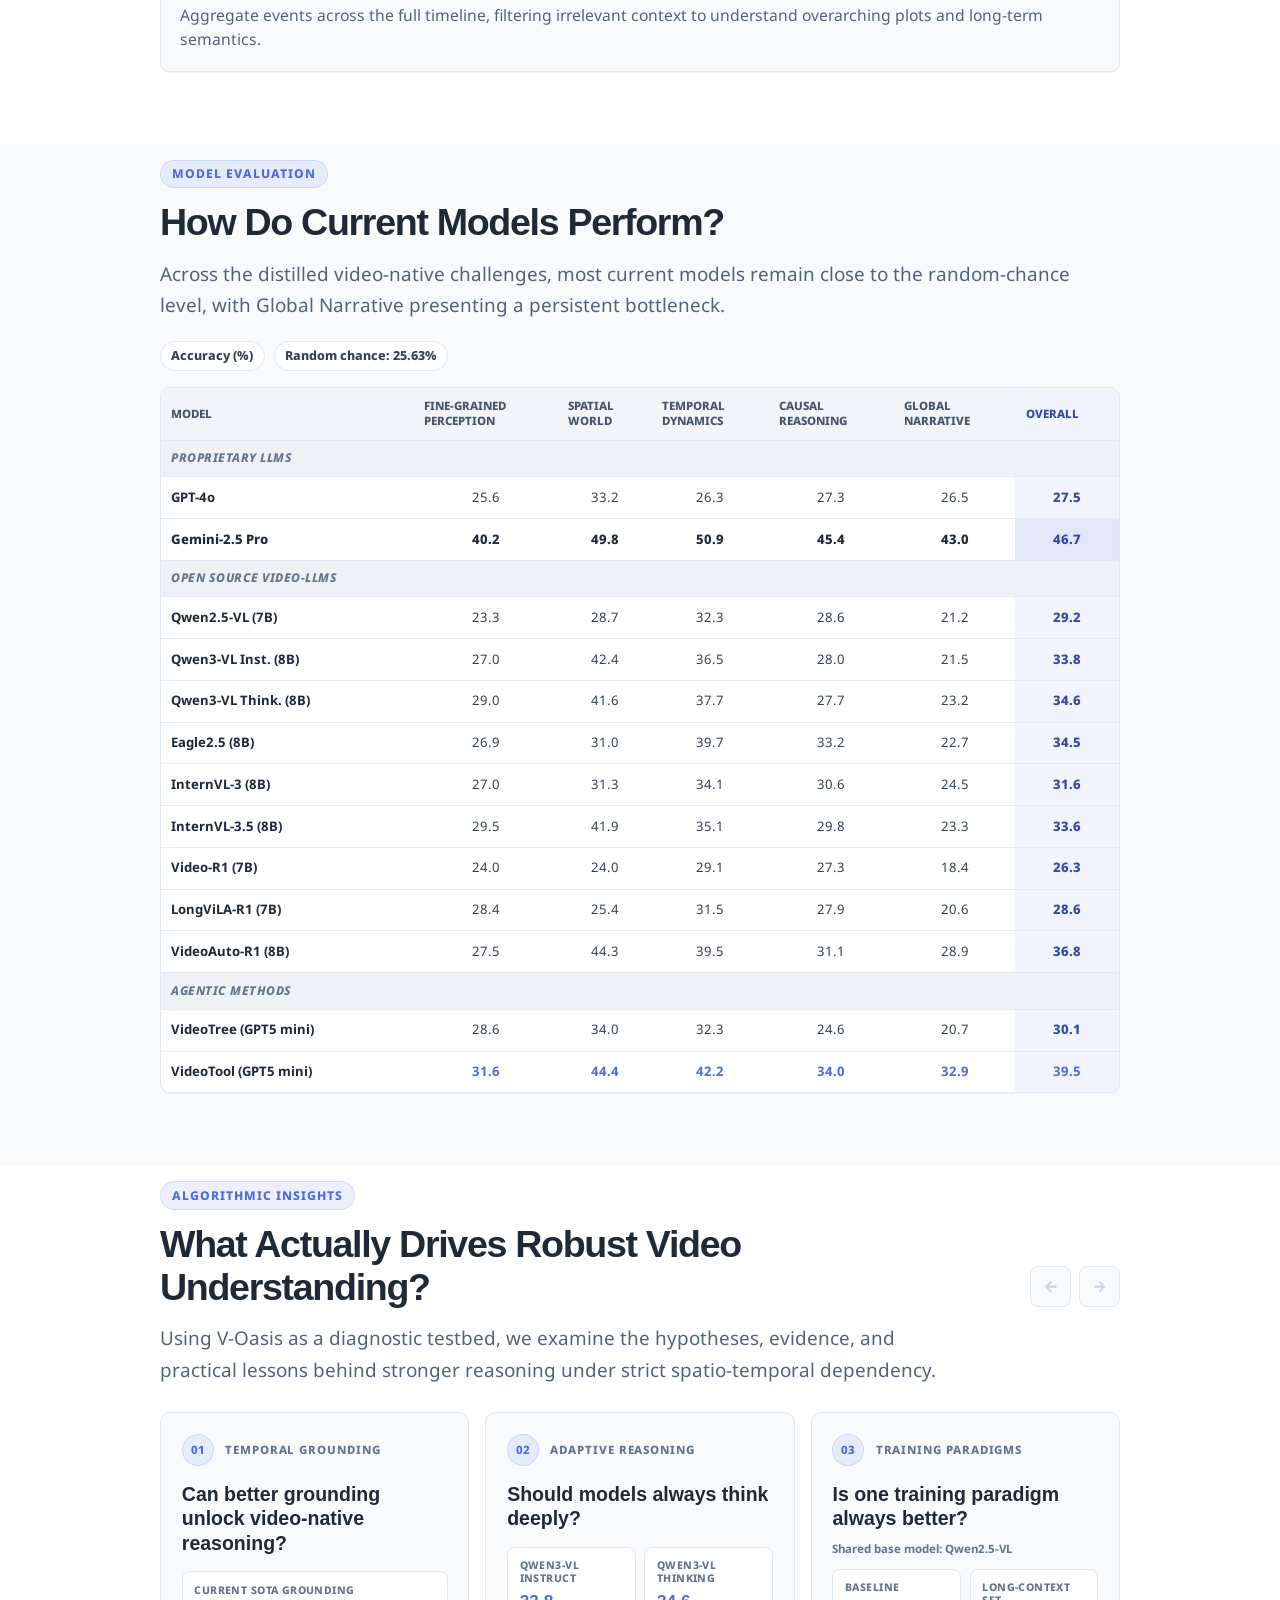
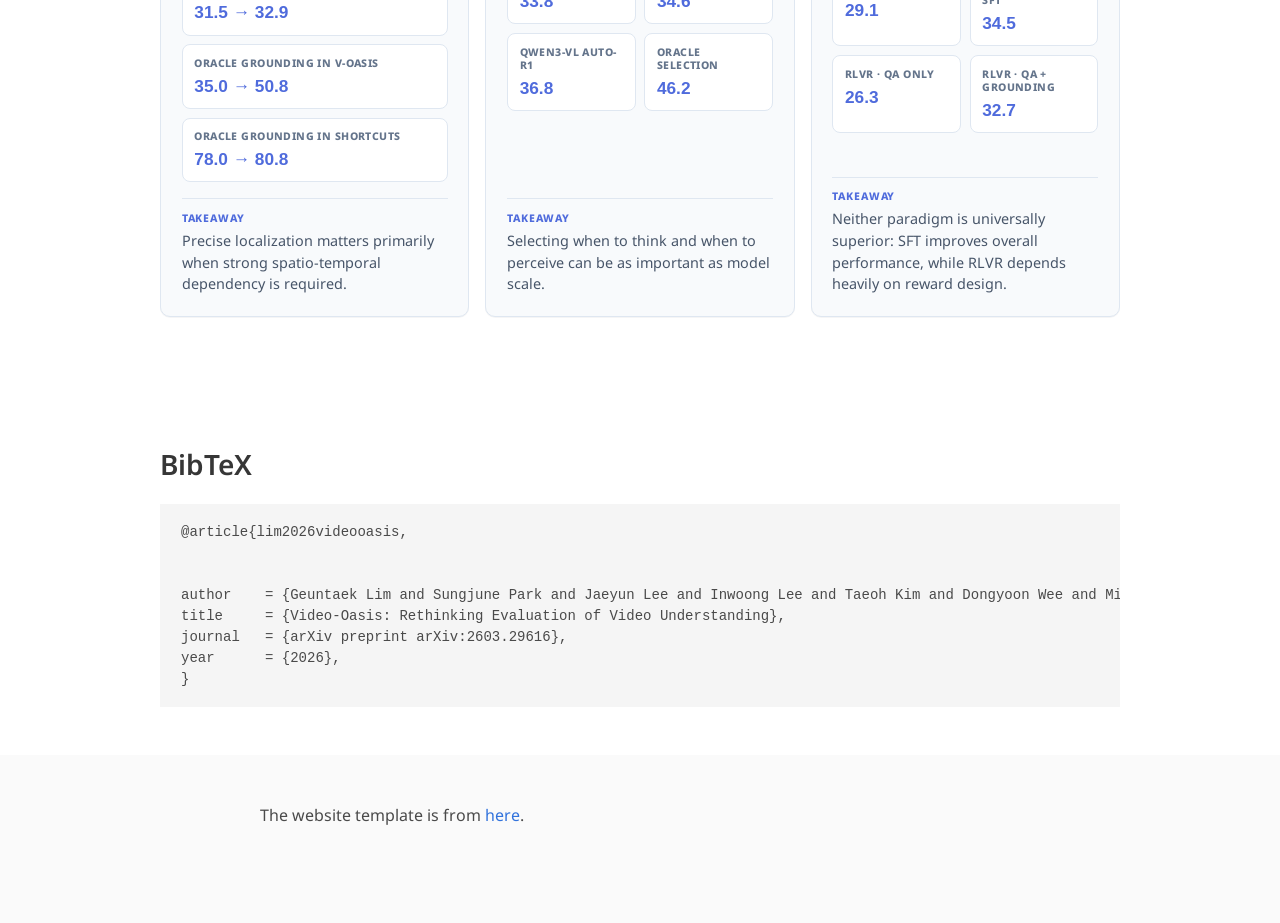
==== commit 4069938f: "Unlink poster images; show layout-preview placeholders on cards" ====
--- a/index.html
+++ b/index.html
@@ -179,12 +179,22 @@
       </div>
 
       <!--
-        All cases are shown at once in a grid. Each card opens a detail popup on
-        click (video on the left, Category/Question/Options/Answer on the right).
-        TODO: replace each card's poster (./static/images/shortcut/shortcutN.png)
-        and video source (data-src on the <video>, data-media-src on the <figure>)
-        with the per-case clip, e.g. ./static/videos/shortcut1.mp4 .. shortcut7.mp4.
-        For now every card points to the one available clip as a live placeholder.
+        All cases are shown at once in a grid. Each card shows a lightweight
+        layout preview and opens a detail popup on click (video on the left,
+        Category/Question/Options/Answer on the right).
+
+        The baked poster PNGs in ./static/images/shortcut/ are intentionally
+        left in the repo but no longer linked here.
+
+        Source clips per case (set data-media-src once the file is in static/videos/):
+          Case 01  Arithmetic Reasoning  Video-MME    t6V9i8fFADI.mp4
+          Case 02  Single Frame          MVBench      video_14667.mp4
+          Case 03  World Knowledge       Video-MME    CKYw_RG7i7w.mp4
+          Case 04  Static Context        Video-MME    erjwCQ-UZyw.mp4
+          Case 05  Static Context        RTV-Bench    EmbodiedPerspective_171.mp4  (already present)
+          Case 06  Linguistic Reasoning  Video-MME    IPqb_oDlGBU.mp4
+          Case 07  Dataset Bias          ImplicitQA   -EIXPOw_Wzs.mp4
+        Only Case 05's clip exists locally; every card currently points to it as a placeholder.
       -->
       <div class="shortcut-overview-rail" aria-label="Non-video shortcut examples">
         <figure class="shortcut-overview-card" role="button" tabindex="0"
@@ -198,10 +208,16 @@
           data-correct="A"
           data-answer="A. $4.5 per share."
           data-reason="Pure arithmetic over the numbers stated in the text. The video frames provide no evidence needed to compute the tax.">
-          <video class="shortcut-overview-video" muted loop playsinline preload="none"
-            poster="./static/images/shortcut/shortcut1.png"
-            data-src="./static/videos/EmbodiedPerspective_171.mp4"
-            aria-hidden="true"></video>
+          <div class="shortcut-overview-preview" aria-hidden="true">
+            <span class="shortcut-overview-preview-media">
+              <span class="shortcut-overview-preview-play"><i class="fas fa-play"></i></span>
+            </span>
+            <span class="shortcut-overview-preview-text">
+              <span class="shortcut-overview-preview-category">Arithmetic Reasoning</span>
+              <span class="shortcut-overview-preview-line"></span>
+              <span class="shortcut-overview-preview-line is-short"></span>
+            </span>
+          </div>
           <figcaption>Case 01</figcaption>
         </figure>
 
@@ -216,10 +232,16 @@
           data-correct="D"
           data-answer="D. cyan"
           data-reason="The cube never moves, so a single frame fully reveals its color. No temporal information is required.">
-          <video class="shortcut-overview-video" muted loop playsinline preload="none"
-            poster="./static/images/shortcut/shortcut2.png"
-            data-src="./static/videos/EmbodiedPerspective_171.mp4"
-            aria-hidden="true"></video>
+          <div class="shortcut-overview-preview" aria-hidden="true">
+            <span class="shortcut-overview-preview-media">
+              <span class="shortcut-overview-preview-play"><i class="fas fa-play"></i></span>
+            </span>
+            <span class="shortcut-overview-preview-text">
+              <span class="shortcut-overview-preview-category">Single Frame</span>
+              <span class="shortcut-overview-preview-line"></span>
+              <span class="shortcut-overview-preview-line is-short"></span>
+            </span>
+          </div>
           <figcaption>Case 02</figcaption>
         </figure>
 
@@ -234,10 +256,16 @@
           data-correct="B"
           data-answer="B. 4"
           data-reason="Answerable from external world knowledge about the Gucci family. The video itself is never needed (a 'blind video' case).">
-          <video class="shortcut-overview-video" muted loop playsinline preload="none"
-            poster="./static/images/shortcut/shortcut3.png"
-            data-src="./static/videos/EmbodiedPerspective_171.mp4"
-            aria-hidden="true"></video>
+          <div class="shortcut-overview-preview" aria-hidden="true">
+            <span class="shortcut-overview-preview-media">
+              <span class="shortcut-overview-preview-play"><i class="fas fa-play"></i></span>
+            </span>
+            <span class="shortcut-overview-preview-text">
+              <span class="shortcut-overview-preview-category">World Knowledge</span>
+              <span class="shortcut-overview-preview-line"></span>
+              <span class="shortcut-overview-preview-line is-short"></span>
+            </span>
+          </div>
           <figcaption>Case 03</figcaption>
         </figure>
 
@@ -252,10 +280,16 @@
           data-correct="B"
           data-answer="B. Sunny."
           data-reason="The weather is constant across every frame, so any single frame suffices. No temporal reasoning is needed.">
-          <video class="shortcut-overview-video" muted loop playsinline preload="none"
-            poster="./static/images/shortcut/shortcut4.png"
-            data-src="./static/videos/EmbodiedPerspective_171.mp4"
-            aria-hidden="true"></video>
+          <div class="shortcut-overview-preview" aria-hidden="true">
+            <span class="shortcut-overview-preview-media">
+              <span class="shortcut-overview-preview-play"><i class="fas fa-play"></i></span>
+            </span>
+            <span class="shortcut-overview-preview-text">
+              <span class="shortcut-overview-preview-category">Static Context</span>
+              <span class="shortcut-overview-preview-line"></span>
+              <span class="shortcut-overview-preview-line is-short"></span>
+            </span>
+          </div>
           <figcaption>Case 04</figcaption>
         </figure>
 
@@ -270,10 +304,16 @@
           data-correct="D"
           data-answer="D. Two hands"
           data-reason="The scene content is static throughout the clip; a single frame answers the question.">
-          <video class="shortcut-overview-video" muted loop playsinline preload="none"
-            poster="./static/images/shortcut/shortcut5.png"
-            data-src="./static/videos/EmbodiedPerspective_171.mp4"
-            aria-hidden="true"></video>
+          <div class="shortcut-overview-preview" aria-hidden="true">
+            <span class="shortcut-overview-preview-media">
+              <span class="shortcut-overview-preview-play"><i class="fas fa-play"></i></span>
+            </span>
+            <span class="shortcut-overview-preview-text">
+              <span class="shortcut-overview-preview-category">Static Context</span>
+              <span class="shortcut-overview-preview-line"></span>
+              <span class="shortcut-overview-preview-line is-short"></span>
+            </span>
+          </div>
           <figcaption>Case 05</figcaption>
         </figure>
 
@@ -288,10 +328,16 @@
           data-correct="A"
           data-answer="A. Perfect."
           data-reason="The answer is carried entirely by the audio transcript ('to me is the perfect example'), not the visual stream.">
-          <video class="shortcut-overview-video" muted loop playsinline preload="none"
-            poster="./static/images/shortcut/shortcut6.png"
-            data-src="./static/videos/EmbodiedPerspective_171.mp4"
-            aria-hidden="true"></video>
+          <div class="shortcut-overview-preview" aria-hidden="true">
+            <span class="shortcut-overview-preview-media">
+              <span class="shortcut-overview-preview-play"><i class="fas fa-play"></i></span>
+            </span>
+            <span class="shortcut-overview-preview-text">
+              <span class="shortcut-overview-preview-category">Linguistic Reasoning</span>
+              <span class="shortcut-overview-preview-line"></span>
+              <span class="shortcut-overview-preview-line is-short"></span>
+            </span>
+          </div>
           <figcaption>Case 06</figcaption>
         </figure>
 
@@ -306,10 +352,16 @@
           data-correct="A"
           data-answer="A. The blue mushroom he ate"
           data-reason="Solvable from Super Mario game priors. The model can guess from dataset and world bias without watching the video.">
-          <video class="shortcut-overview-video" muted loop playsinline preload="none"
-            poster="./static/images/shortcut/shortcut7.png"
-            data-src="./static/videos/EmbodiedPerspective_171.mp4"
-            aria-hidden="true"></video>
+          <div class="shortcut-overview-preview" aria-hidden="true">
+            <span class="shortcut-overview-preview-media">
+              <span class="shortcut-overview-preview-play"><i class="fas fa-play"></i></span>
+            </span>
+            <span class="shortcut-overview-preview-text">
+              <span class="shortcut-overview-preview-category">Dataset Bias (Super Mario)</span>
+              <span class="shortcut-overview-preview-line"></span>
+              <span class="shortcut-overview-preview-line is-short"></span>
+            </span>
+          </div>
           <figcaption>Case 07</figcaption>
         </figure>
       </div>
--- a/static/css/index.css
+++ b/static/css/index.css
@@ -400,8 +400,7 @@
 filter: saturate(0.98);
 }
 
-.shortcut-overview-card img,
-.shortcut-overview-card video {
+.shortcut-overview-card img {
 display: block;
 width: 100%;
 height: auto;
@@ -410,10 +409,65 @@
 -webkit-user-drag: none;
 }
 
-.shortcut-overview-card video {
+/* Lightweight preview of the popup layout (media on the left, text on the right). */
+.shortcut-overview-preview {
+display: grid;
+grid-template-columns: 0.92fr 1.08fr;
+gap: 0.75rem;
+align-items: center;
 aspect-ratio: 16 / 9;
-object-fit: cover;
-background: #0f172a;
+padding: 0.85rem;
+border-radius: 9px;
+background: linear-gradient(135deg, #eef2f9 0%, #e4e9f4 100%);
+border: 1px dashed #c4d0e4;
+}
+
+.shortcut-overview-preview-media {
+position: relative;
+display: flex;
+align-items: center;
+justify-content: center;
+height: 100%;
+border-radius: 7px;
+background: linear-gradient(135deg, #1e293b 0%, #334155 100%);
+}
+
+.shortcut-overview-preview-play {
+display: inline-flex;
+align-items: center;
+justify-content: center;
+width: 2.4rem;
+height: 2.4rem;
+border-radius: 999px;
+background: rgba(255, 255, 255, 0.92);
+color: #3149a5;
+font-size: 0.85rem;
+box-shadow: 0 6px 16px rgba(15, 23, 42, 0.28);
+}
+
+.shortcut-overview-preview-text {
+display: flex;
+flex-direction: column;
+gap: 0.55rem;
+min-width: 0;
+}
+
+.shortcut-overview-preview-category {
+font-family: 'Google Sans', sans-serif;
+font-size: 0.95rem;
+font-weight: 800;
+line-height: 1.2;
+color: #1f2937;
+}
+
+.shortcut-overview-preview-line {
+height: 0.5rem;
+border-radius: 999px;
+background: #cbd5e1;
+}
+
+.shortcut-overview-preview-line.is-short {
+width: 55%;
 }
 
 .shortcut-overview-card figcaption {
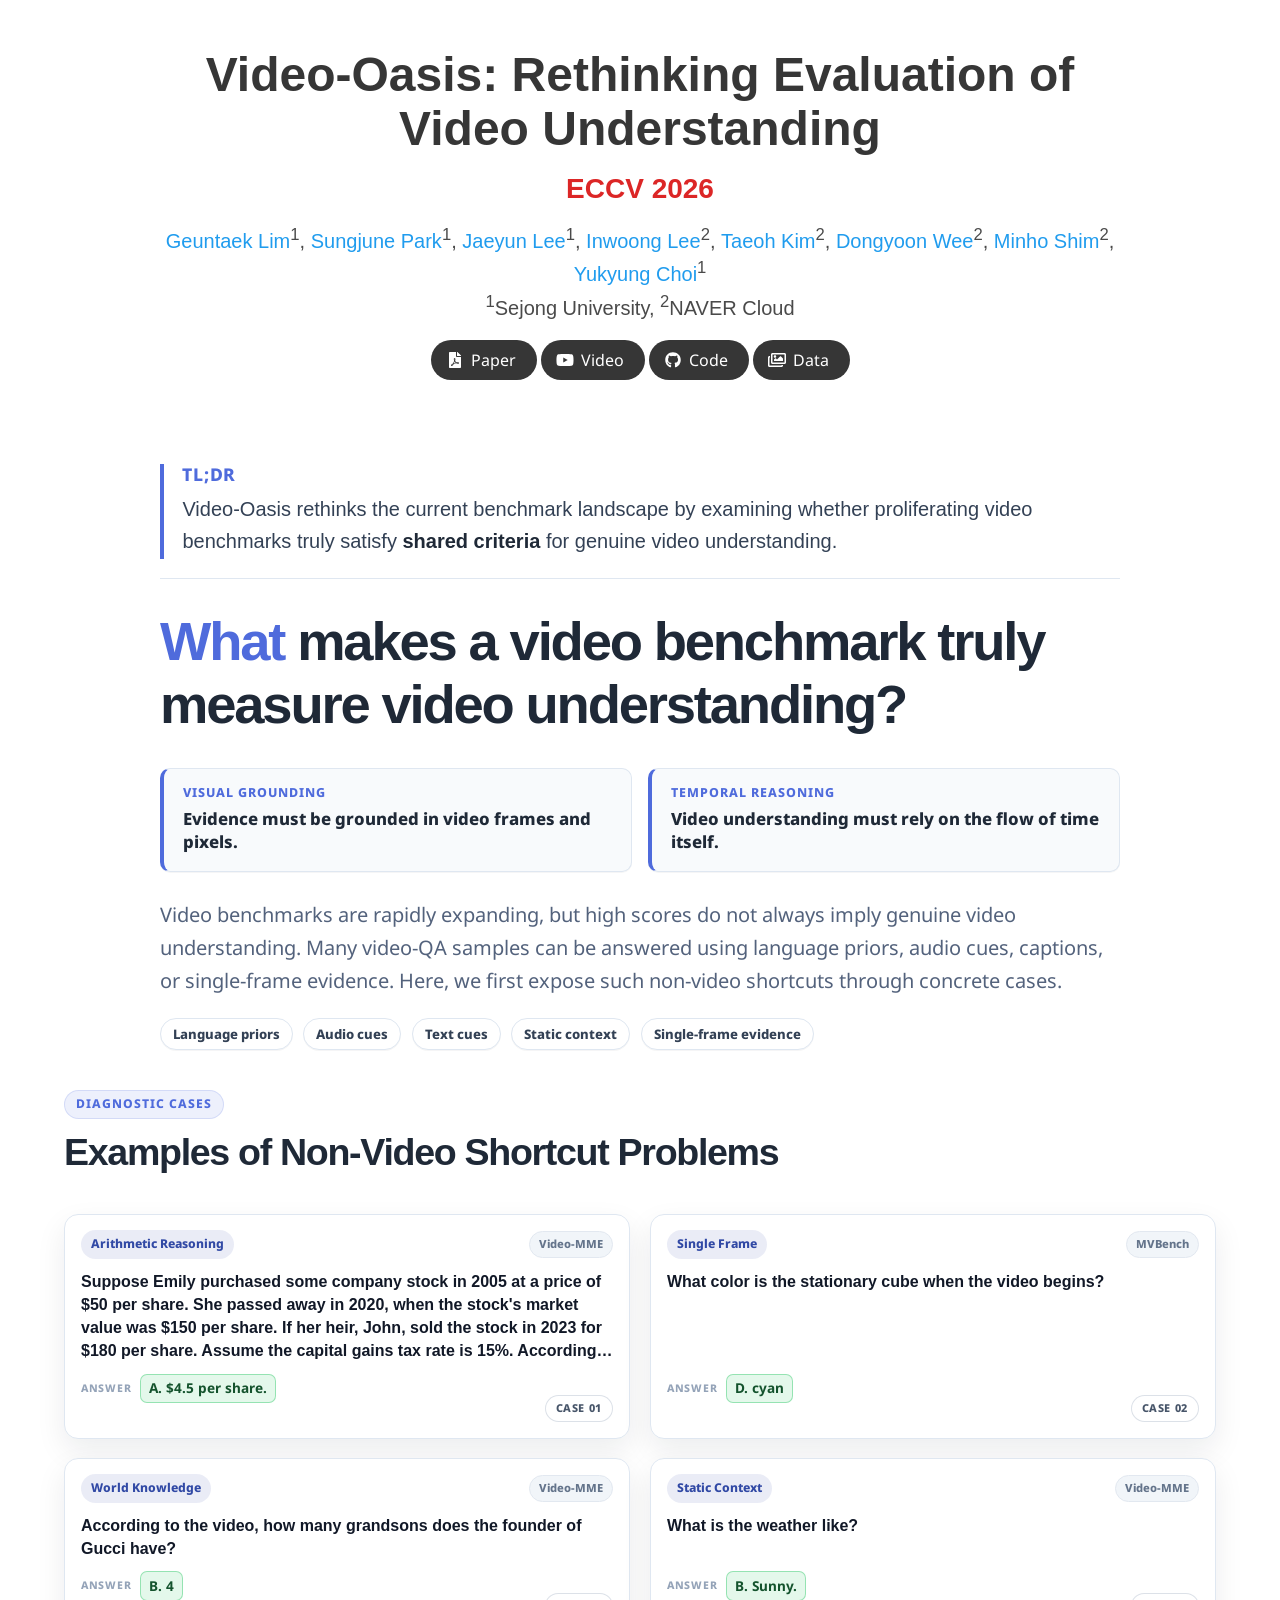
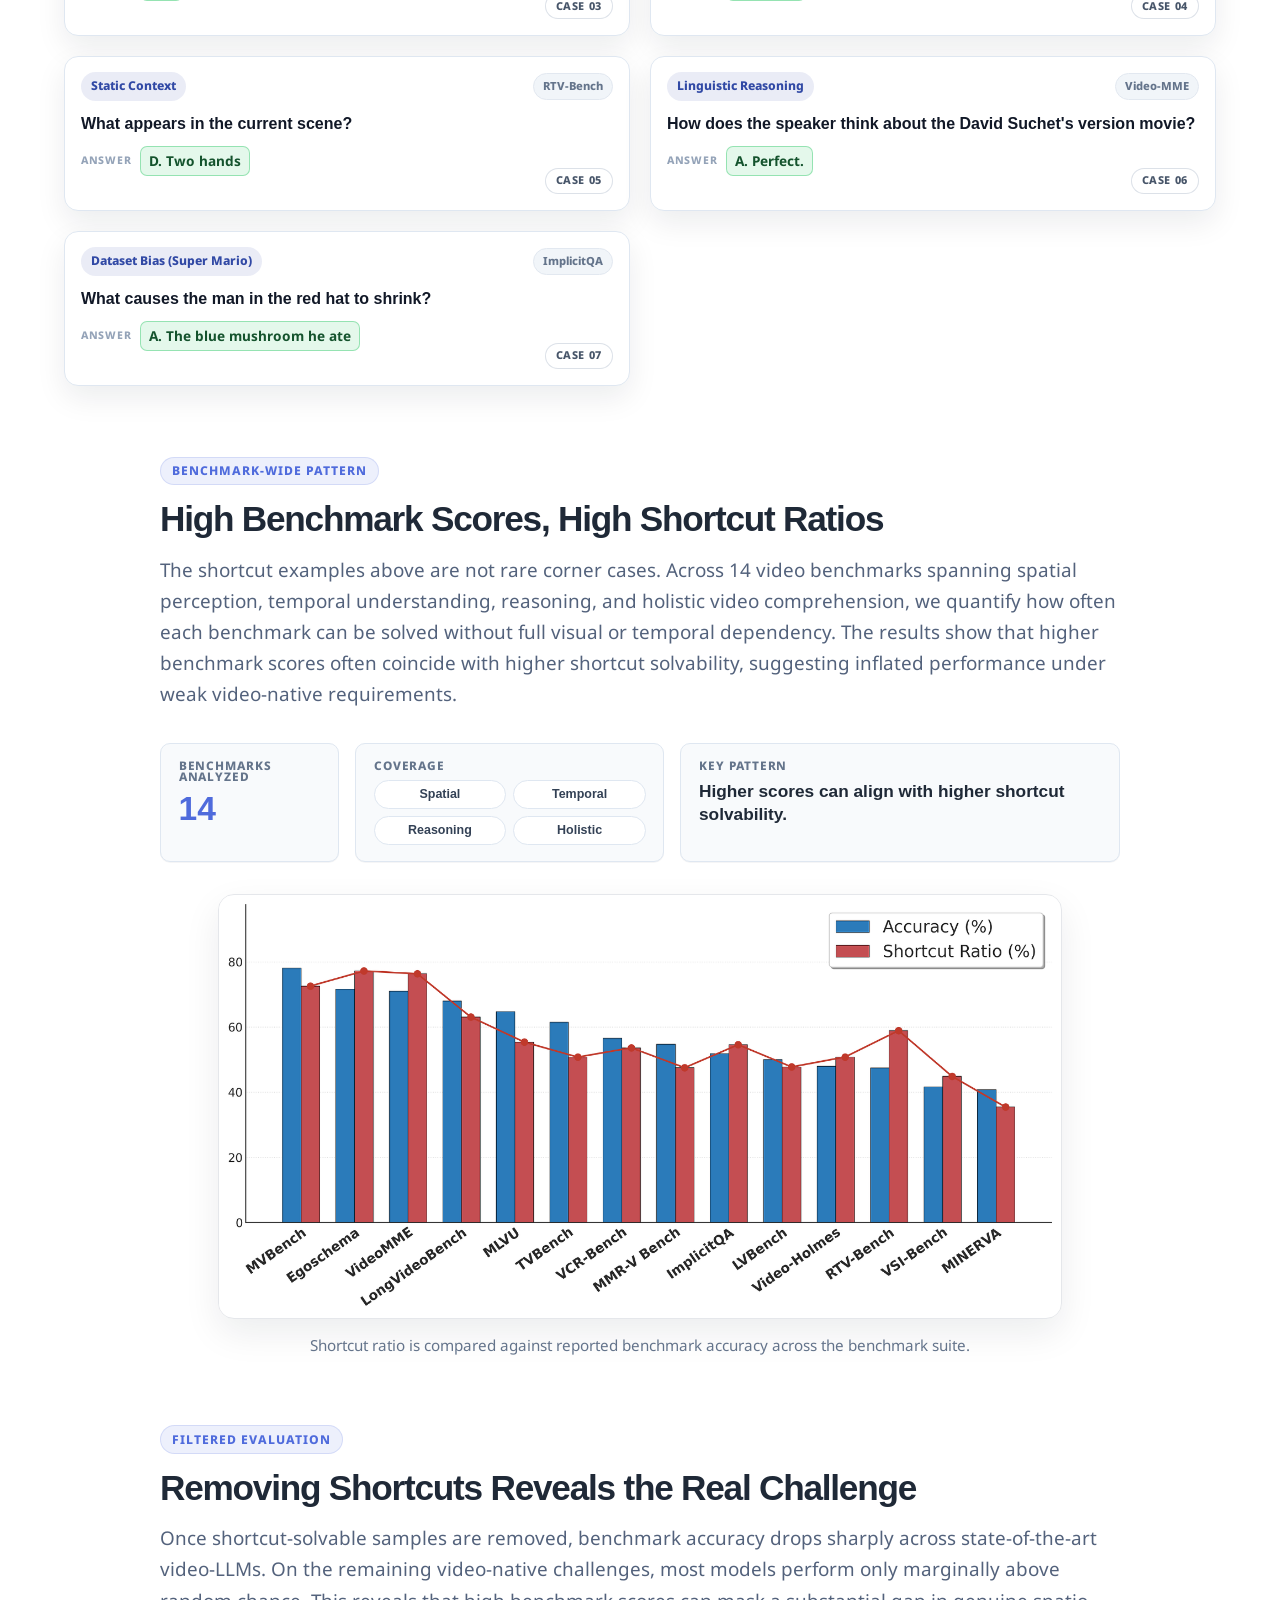
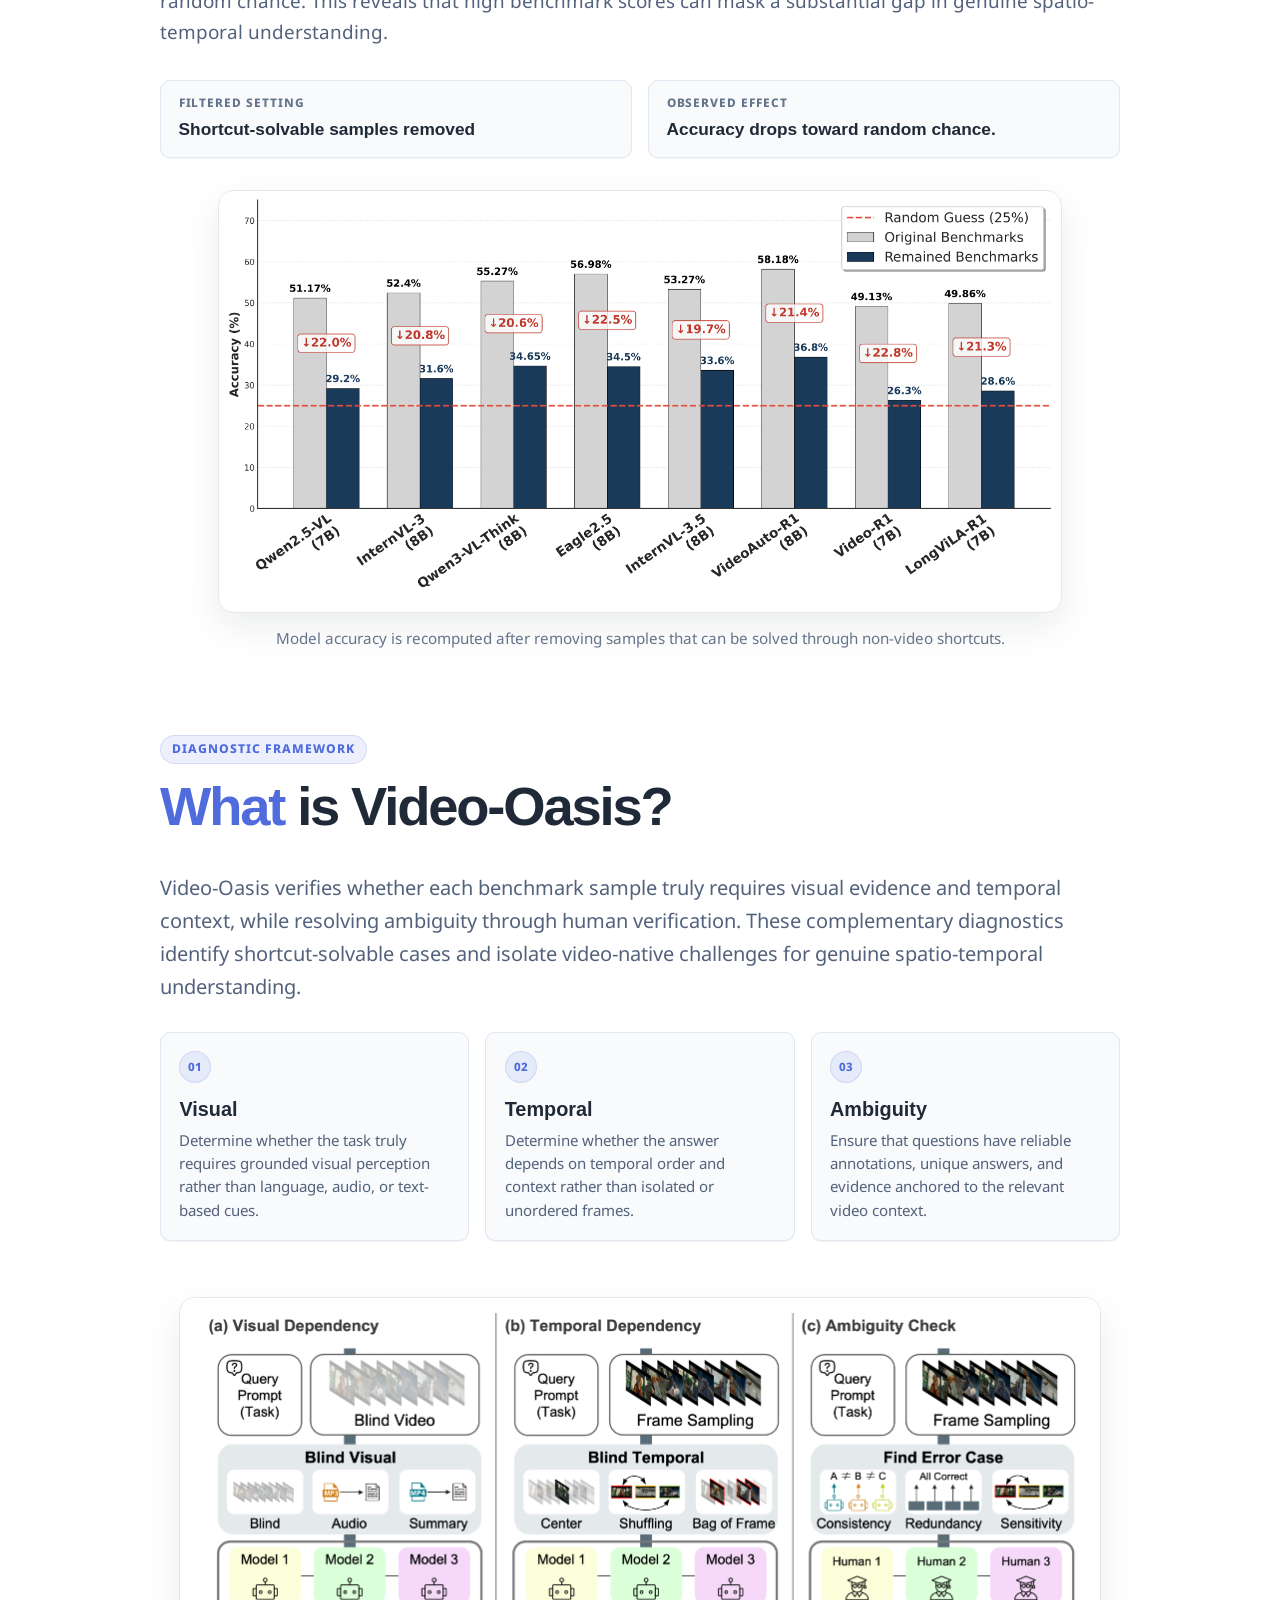
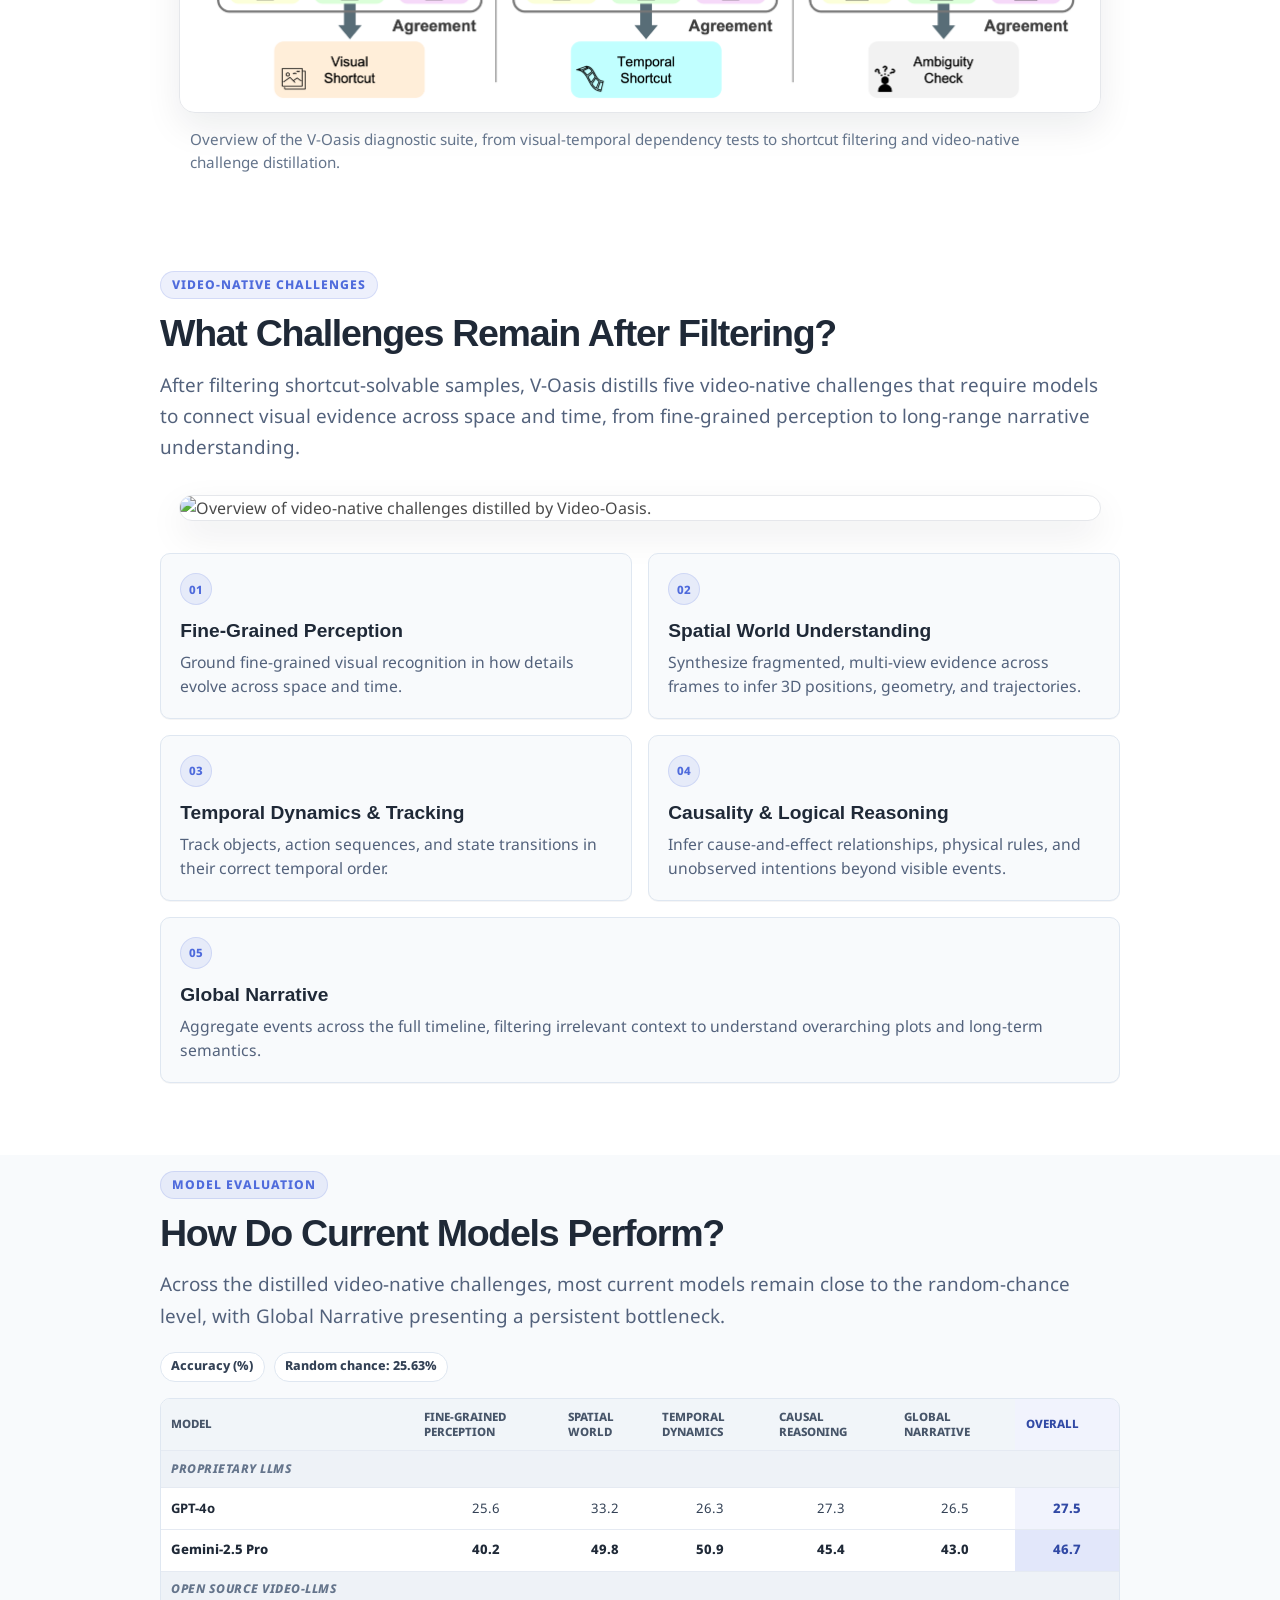
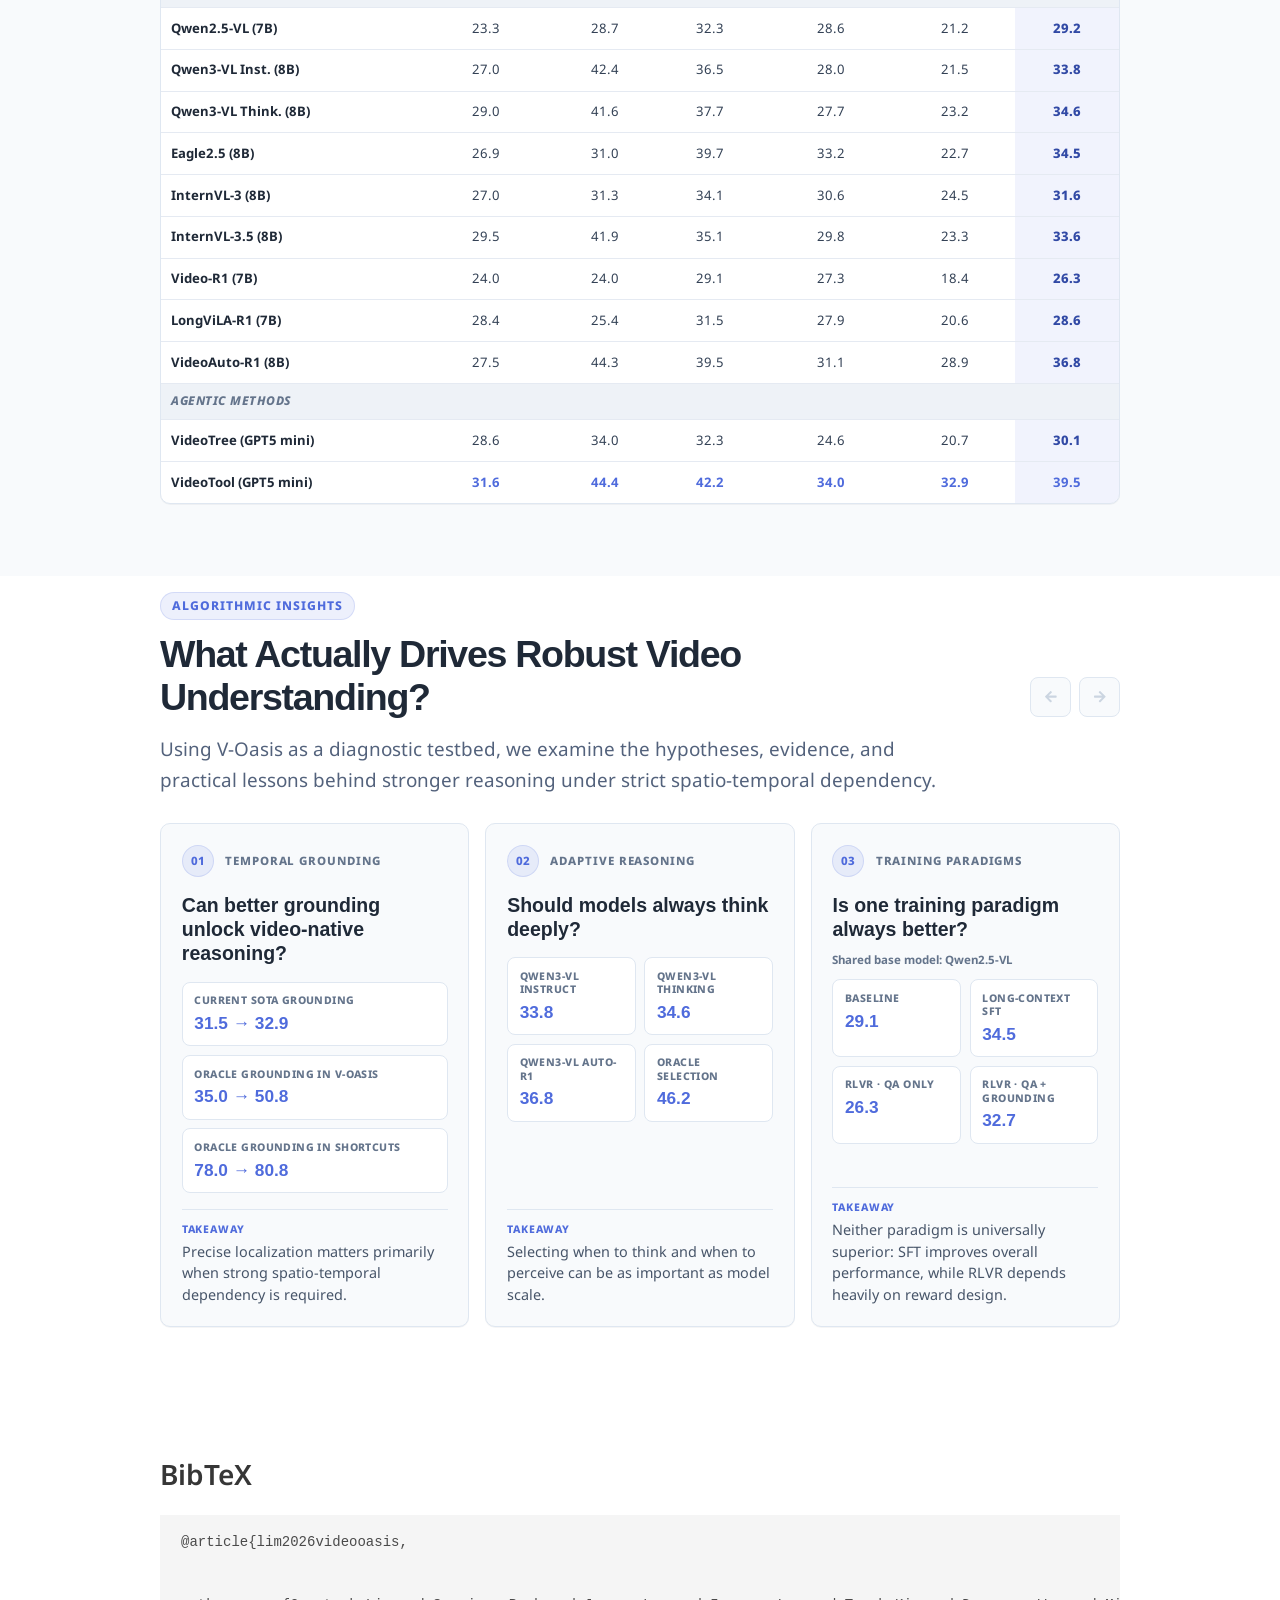
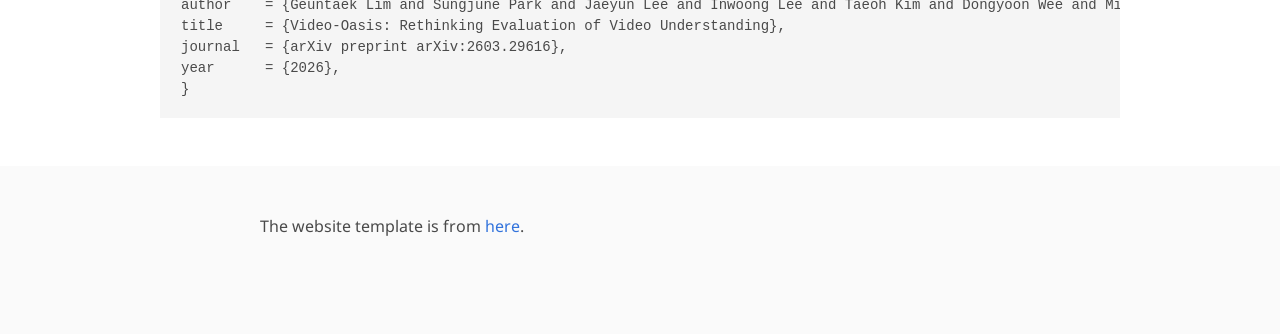
==== commit df2ea335: "Show content summary (category, benchmark, question, answer) on cards" ====
--- a/index.html
+++ b/index.html
@@ -208,16 +208,7 @@
           data-correct="A"
           data-answer="A. $4.5 per share."
           data-reason="Pure arithmetic over the numbers stated in the text. The video frames provide no evidence needed to compute the tax.">
-          <div class="shortcut-overview-preview" aria-hidden="true">
-            <span class="shortcut-overview-preview-media">
-              <span class="shortcut-overview-preview-play"><i class="fas fa-play"></i></span>
-            </span>
-            <span class="shortcut-overview-preview-text">
-              <span class="shortcut-overview-preview-category">Arithmetic Reasoning</span>
-              <span class="shortcut-overview-preview-line"></span>
-              <span class="shortcut-overview-preview-line is-short"></span>
-            </span>
-          </div>
+          <!-- card summary injected by index.js -->
           <figcaption>Case 01</figcaption>
         </figure>
 
@@ -232,16 +223,7 @@
           data-correct="D"
           data-answer="D. cyan"
           data-reason="The cube never moves, so a single frame fully reveals its color. No temporal information is required.">
-          <div class="shortcut-overview-preview" aria-hidden="true">
-            <span class="shortcut-overview-preview-media">
-              <span class="shortcut-overview-preview-play"><i class="fas fa-play"></i></span>
-            </span>
-            <span class="shortcut-overview-preview-text">
-              <span class="shortcut-overview-preview-category">Single Frame</span>
-              <span class="shortcut-overview-preview-line"></span>
-              <span class="shortcut-overview-preview-line is-short"></span>
-            </span>
-          </div>
+          <!-- card summary injected by index.js -->
           <figcaption>Case 02</figcaption>
         </figure>
 
@@ -256,16 +238,7 @@
           data-correct="B"
           data-answer="B. 4"
           data-reason="Answerable from external world knowledge about the Gucci family. The video itself is never needed (a 'blind video' case).">
-          <div class="shortcut-overview-preview" aria-hidden="true">
-            <span class="shortcut-overview-preview-media">
-              <span class="shortcut-overview-preview-play"><i class="fas fa-play"></i></span>
-            </span>
-            <span class="shortcut-overview-preview-text">
-              <span class="shortcut-overview-preview-category">World Knowledge</span>
-              <span class="shortcut-overview-preview-line"></span>
-              <span class="shortcut-overview-preview-line is-short"></span>
-            </span>
-          </div>
+          <!-- card summary injected by index.js -->
           <figcaption>Case 03</figcaption>
         </figure>
 
@@ -280,16 +253,7 @@
           data-correct="B"
           data-answer="B. Sunny."
           data-reason="The weather is constant across every frame, so any single frame suffices. No temporal reasoning is needed.">
-          <div class="shortcut-overview-preview" aria-hidden="true">
-            <span class="shortcut-overview-preview-media">
-              <span class="shortcut-overview-preview-play"><i class="fas fa-play"></i></span>
-            </span>
-            <span class="shortcut-overview-preview-text">
-              <span class="shortcut-overview-preview-category">Static Context</span>
-              <span class="shortcut-overview-preview-line"></span>
-              <span class="shortcut-overview-preview-line is-short"></span>
-            </span>
-          </div>
+          <!-- card summary injected by index.js -->
           <figcaption>Case 04</figcaption>
         </figure>
 
@@ -304,16 +268,7 @@
           data-correct="D"
           data-answer="D. Two hands"
           data-reason="The scene content is static throughout the clip; a single frame answers the question.">
-          <div class="shortcut-overview-preview" aria-hidden="true">
-            <span class="shortcut-overview-preview-media">
-              <span class="shortcut-overview-preview-play"><i class="fas fa-play"></i></span>
-            </span>
-            <span class="shortcut-overview-preview-text">
-              <span class="shortcut-overview-preview-category">Static Context</span>
-              <span class="shortcut-overview-preview-line"></span>
-              <span class="shortcut-overview-preview-line is-short"></span>
-            </span>
-          </div>
+          <!-- card summary injected by index.js -->
           <figcaption>Case 05</figcaption>
         </figure>
 
@@ -328,16 +283,7 @@
           data-correct="A"
           data-answer="A. Perfect."
           data-reason="The answer is carried entirely by the audio transcript ('to me is the perfect example'), not the visual stream.">
-          <div class="shortcut-overview-preview" aria-hidden="true">
-            <span class="shortcut-overview-preview-media">
-              <span class="shortcut-overview-preview-play"><i class="fas fa-play"></i></span>
-            </span>
-            <span class="shortcut-overview-preview-text">
-              <span class="shortcut-overview-preview-category">Linguistic Reasoning</span>
-              <span class="shortcut-overview-preview-line"></span>
-              <span class="shortcut-overview-preview-line is-short"></span>
-            </span>
-          </div>
+          <!-- card summary injected by index.js -->
           <figcaption>Case 06</figcaption>
         </figure>
 
@@ -352,16 +298,7 @@
           data-correct="A"
           data-answer="A. The blue mushroom he ate"
           data-reason="Solvable from Super Mario game priors. The model can guess from dataset and world bias without watching the video.">
-          <div class="shortcut-overview-preview" aria-hidden="true">
-            <span class="shortcut-overview-preview-media">
-              <span class="shortcut-overview-preview-play"><i class="fas fa-play"></i></span>
-            </span>
-            <span class="shortcut-overview-preview-text">
-              <span class="shortcut-overview-preview-category">Dataset Bias (Super Mario)</span>
-              <span class="shortcut-overview-preview-line"></span>
-              <span class="shortcut-overview-preview-line is-short"></span>
-            </span>
-          </div>
+          <!-- card summary injected by index.js -->
           <figcaption>Case 07</figcaption>
         </figure>
       </div>
--- a/static/css/index.css
+++ b/static/css/index.css
@@ -409,65 +409,81 @@
 -webkit-user-drag: none;
 }
 
-/* Lightweight preview of the popup layout (media on the left, text on the right). */
-.shortcut-overview-preview {
-display: grid;
-grid-template-columns: 0.92fr 1.08fr;
-gap: 0.75rem;
-align-items: center;
-aspect-ratio: 16 / 9;
-padding: 0.85rem;
-border-radius: 9px;
-background: linear-gradient(135deg, #eef2f9 0%, #e4e9f4 100%);
-border: 1px dashed #c4d0e4;
-}
-
-.shortcut-overview-preview-media {
-position: relative;
-display: flex;
-align-items: center;
-justify-content: center;
+/* Content summary shown on each card (category, benchmark, question, answer). */
+.shortcut-overview-card-body {
+display: flex;
+flex-direction: column;
+gap: 0.7rem;
 height: 100%;
+padding: 0.5rem 0.55rem 1.7rem;
+}
+
+.shortcut-overview-card-top {
+display: flex;
+align-items: center;
+justify-content: space-between;
+gap: 0.5rem;
+}
+
+.shortcut-overview-card-type {
+font-size: 0.76rem;
+font-weight: 800;
+color: #3149a5;
+background: rgba(49, 73, 165, 0.1);
+border-radius: 999px;
+padding: 0.32rem 0.62rem;
+}
+
+.shortcut-overview-card-bench {
+flex: none;
+font-size: 0.7rem;
+font-weight: 800;
+color: #64748b;
+background: #f1f5f9;
+border: 1px solid #e2e8f0;
+border-radius: 999px;
+padding: 0.28rem 0.55rem;
+}
+
+.shortcut-overview-card-q {
+font-family: 'Google Sans', sans-serif;
+font-size: 1rem;
+line-height: 1.45;
+font-weight: 700;
+color: #111827;
+display: -webkit-box;
+-webkit-line-clamp: 4;
+-webkit-box-orient: vertical;
+overflow: hidden;
+}
+
+.shortcut-overview-card-answer {
+margin-top: auto;
+display: flex;
+align-items: center;
+gap: 0.55rem;
+}
+
+.shortcut-overview-card-answer span {
+font-size: 0.66rem;
+font-weight: 800;
+text-transform: uppercase;
+letter-spacing: 0.07em;
+color: #94a3b8;
+}
+
+.shortcut-overview-card-answer strong {
+min-width: 0;
+overflow: hidden;
+text-overflow: ellipsis;
+white-space: nowrap;
+font-size: 0.85rem;
+font-weight: 700;
+color: #14532d;
+background: rgba(34, 197, 94, 0.12);
+border: 1px solid rgba(34, 197, 94, 0.4);
 border-radius: 7px;
-background: linear-gradient(135deg, #1e293b 0%, #334155 100%);
-}
-
-.shortcut-overview-preview-play {
-display: inline-flex;
-align-items: center;
-justify-content: center;
-width: 2.4rem;
-height: 2.4rem;
-border-radius: 999px;
-background: rgba(255, 255, 255, 0.92);
-color: #3149a5;
-font-size: 0.85rem;
-box-shadow: 0 6px 16px rgba(15, 23, 42, 0.28);
-}
-
-.shortcut-overview-preview-text {
-display: flex;
-flex-direction: column;
-gap: 0.55rem;
-min-width: 0;
-}
-
-.shortcut-overview-preview-category {
-font-family: 'Google Sans', sans-serif;
-font-size: 0.95rem;
-font-weight: 800;
-line-height: 1.2;
-color: #1f2937;
-}
-
-.shortcut-overview-preview-line {
-height: 0.5rem;
-border-radius: 999px;
-background: #cbd5e1;
-}
-
-.shortcut-overview-preview-line.is-short {
-width: 55%;
+padding: 0.22rem 0.5rem;
 }
 
 .shortcut-overview-card figcaption {
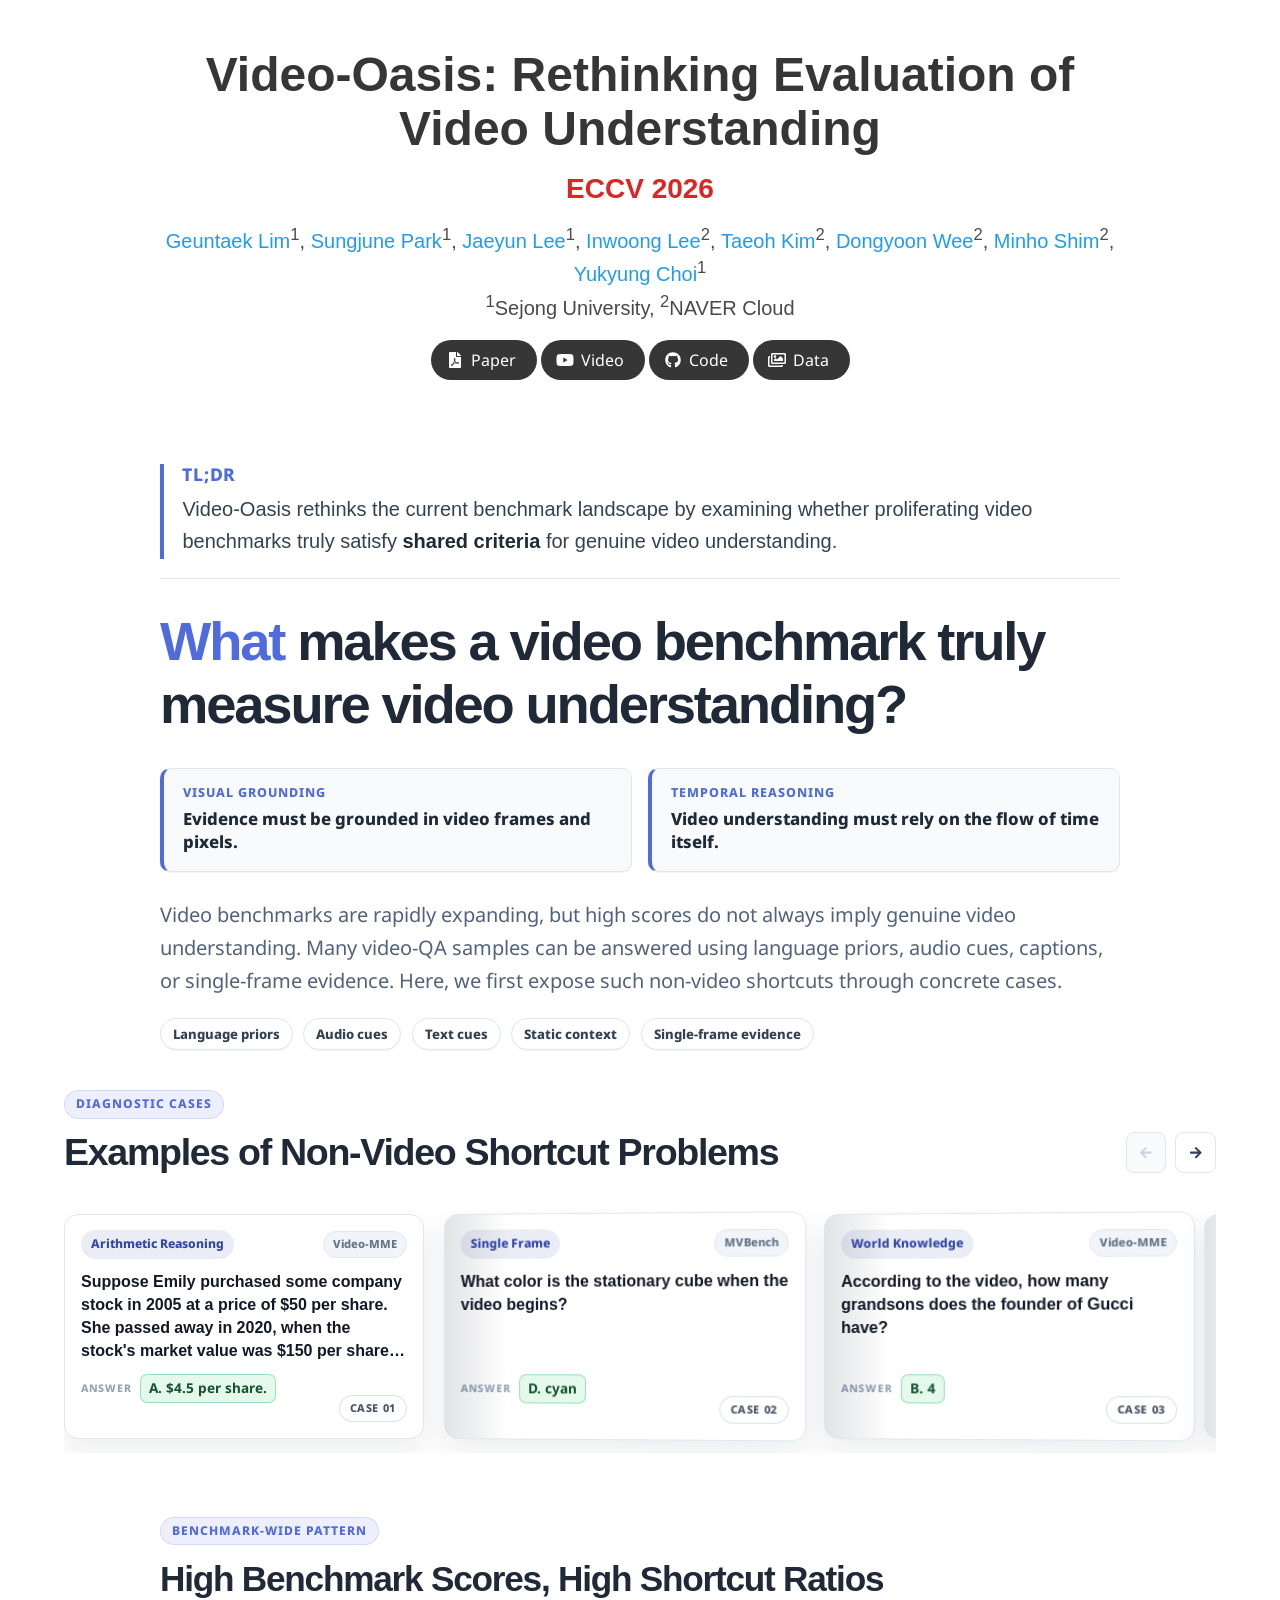
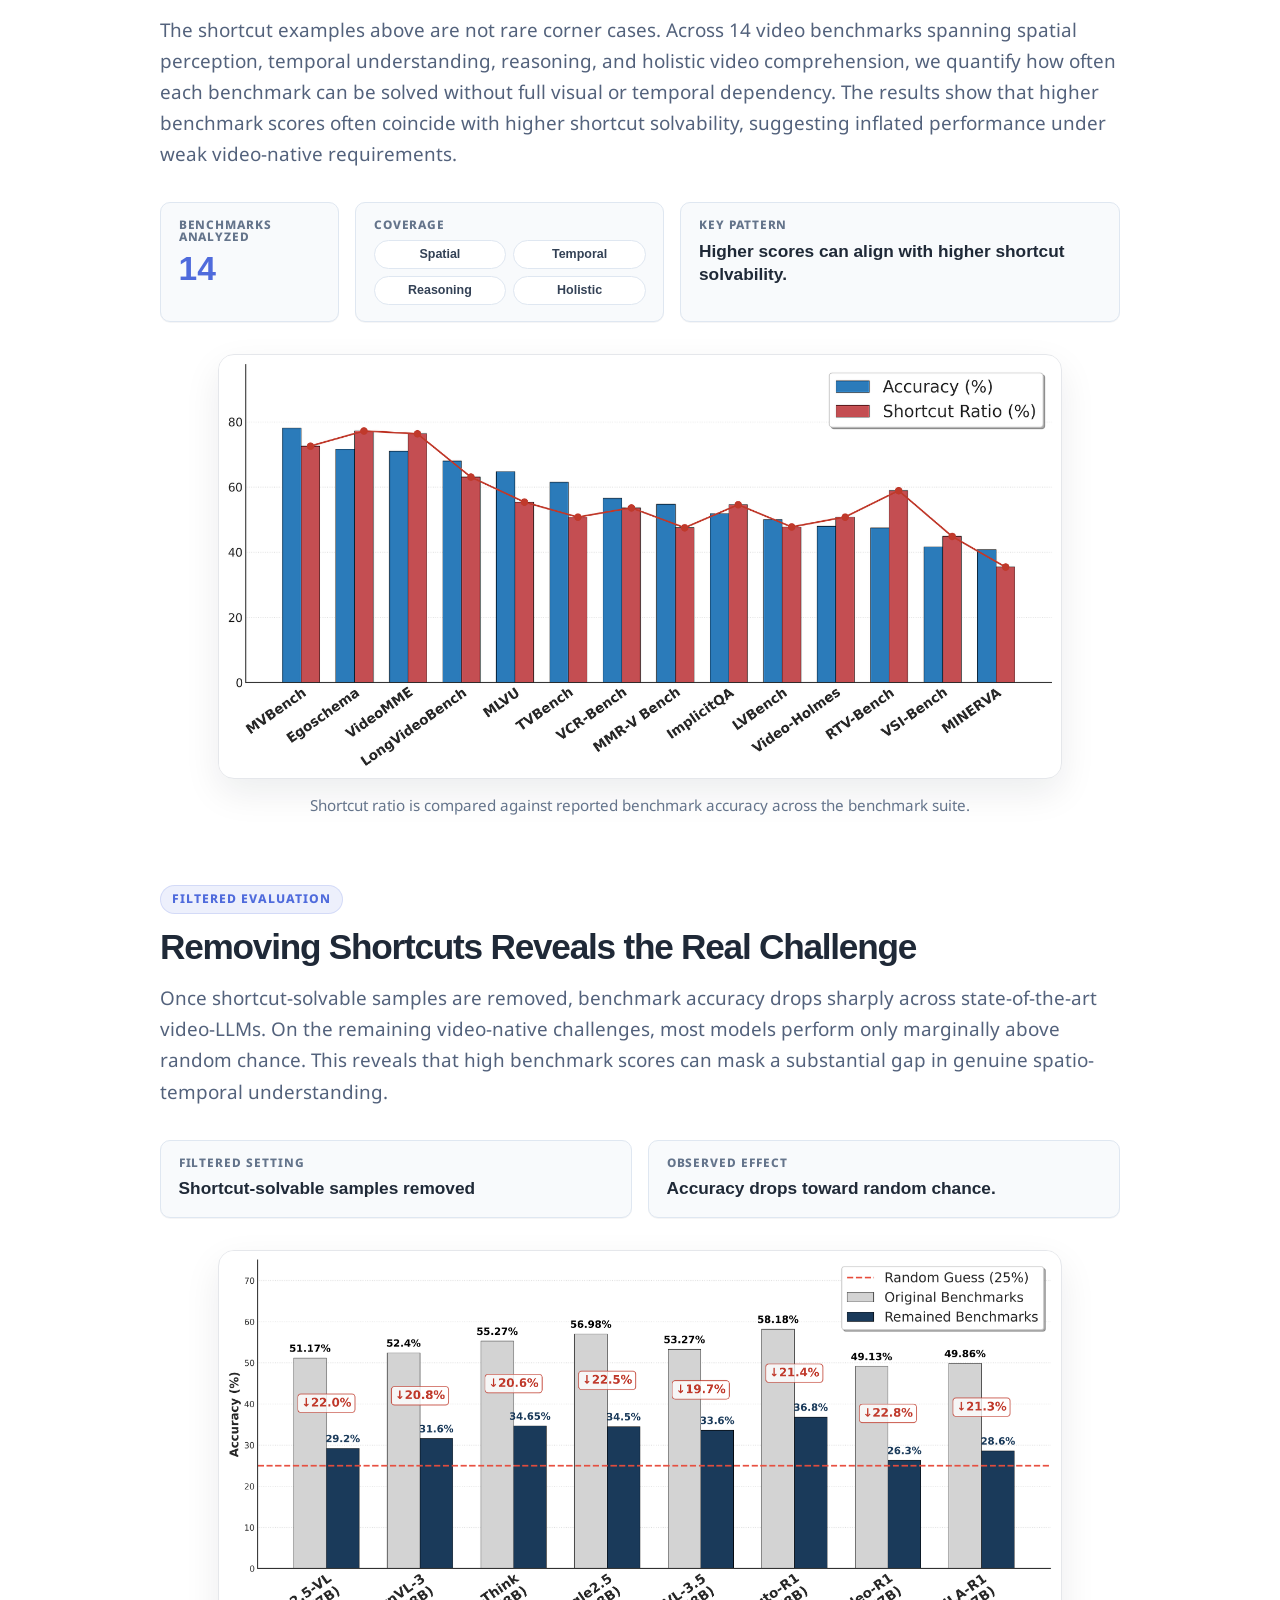
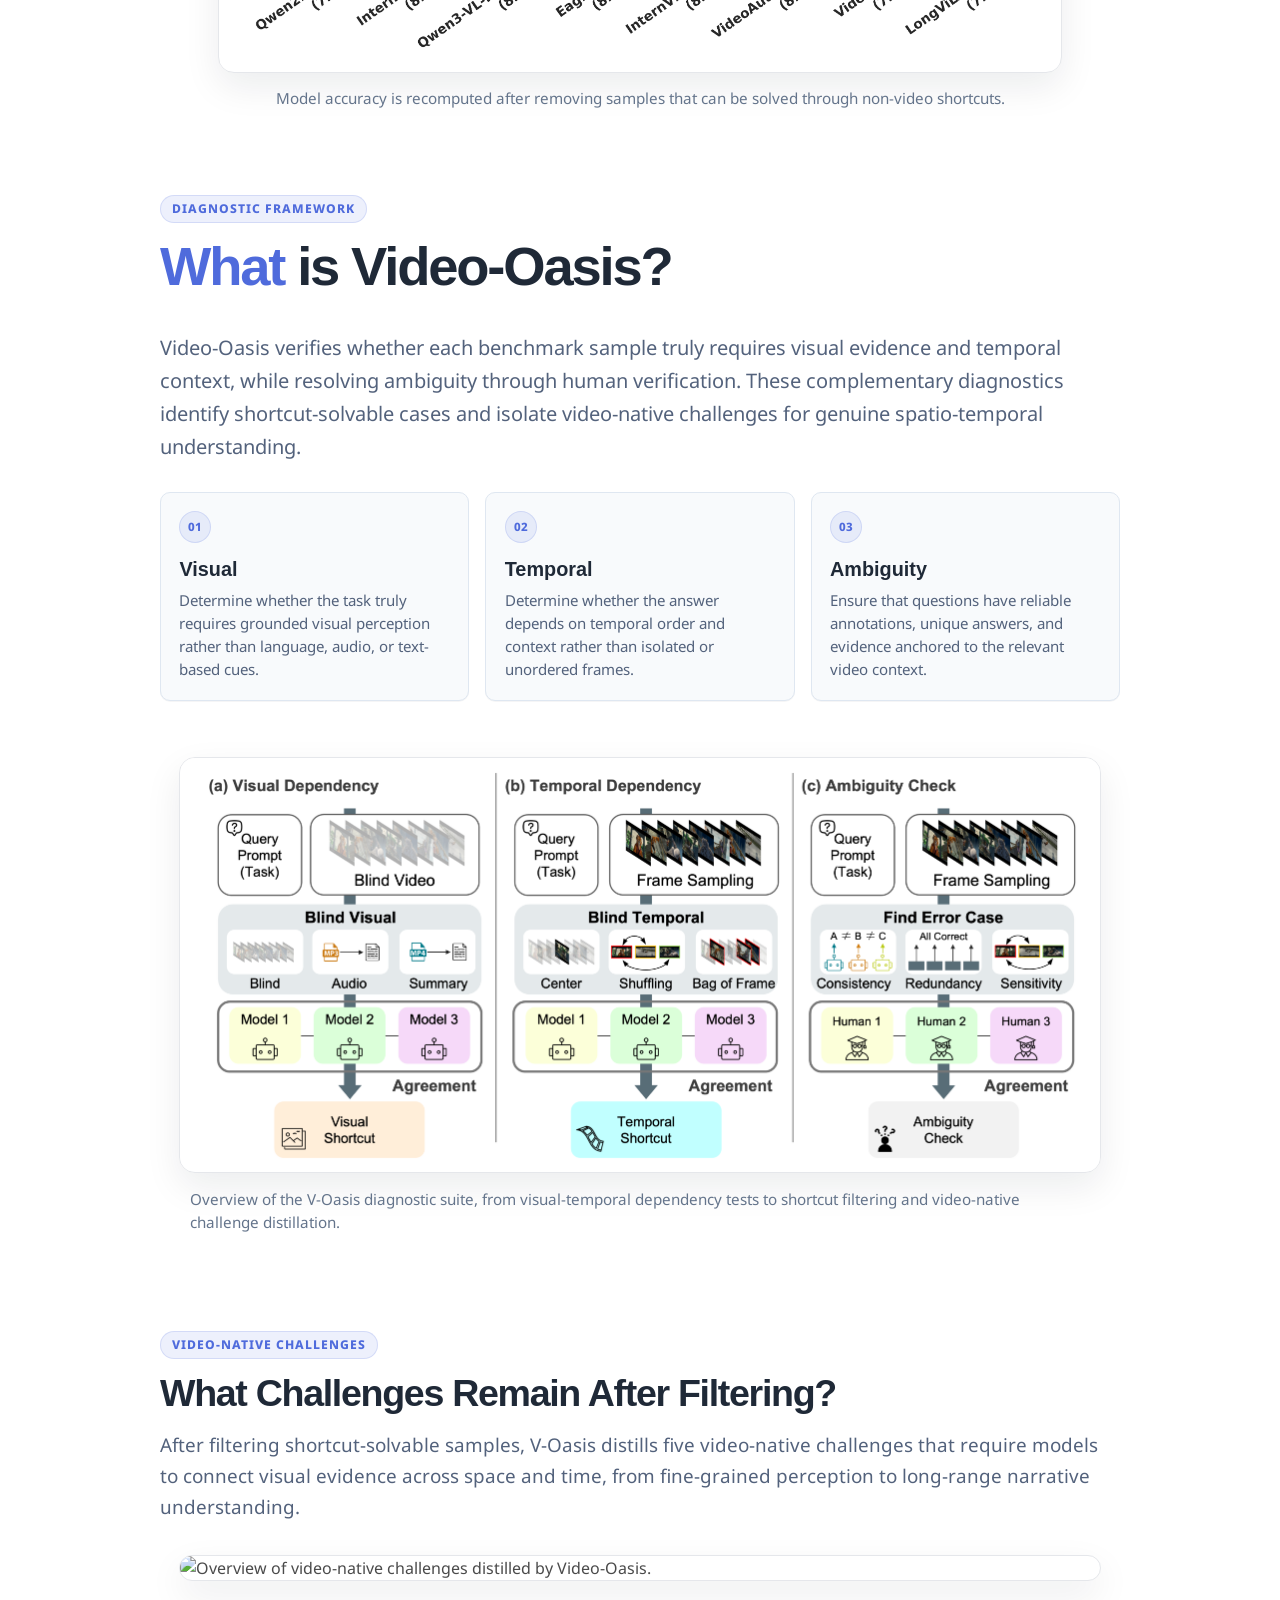
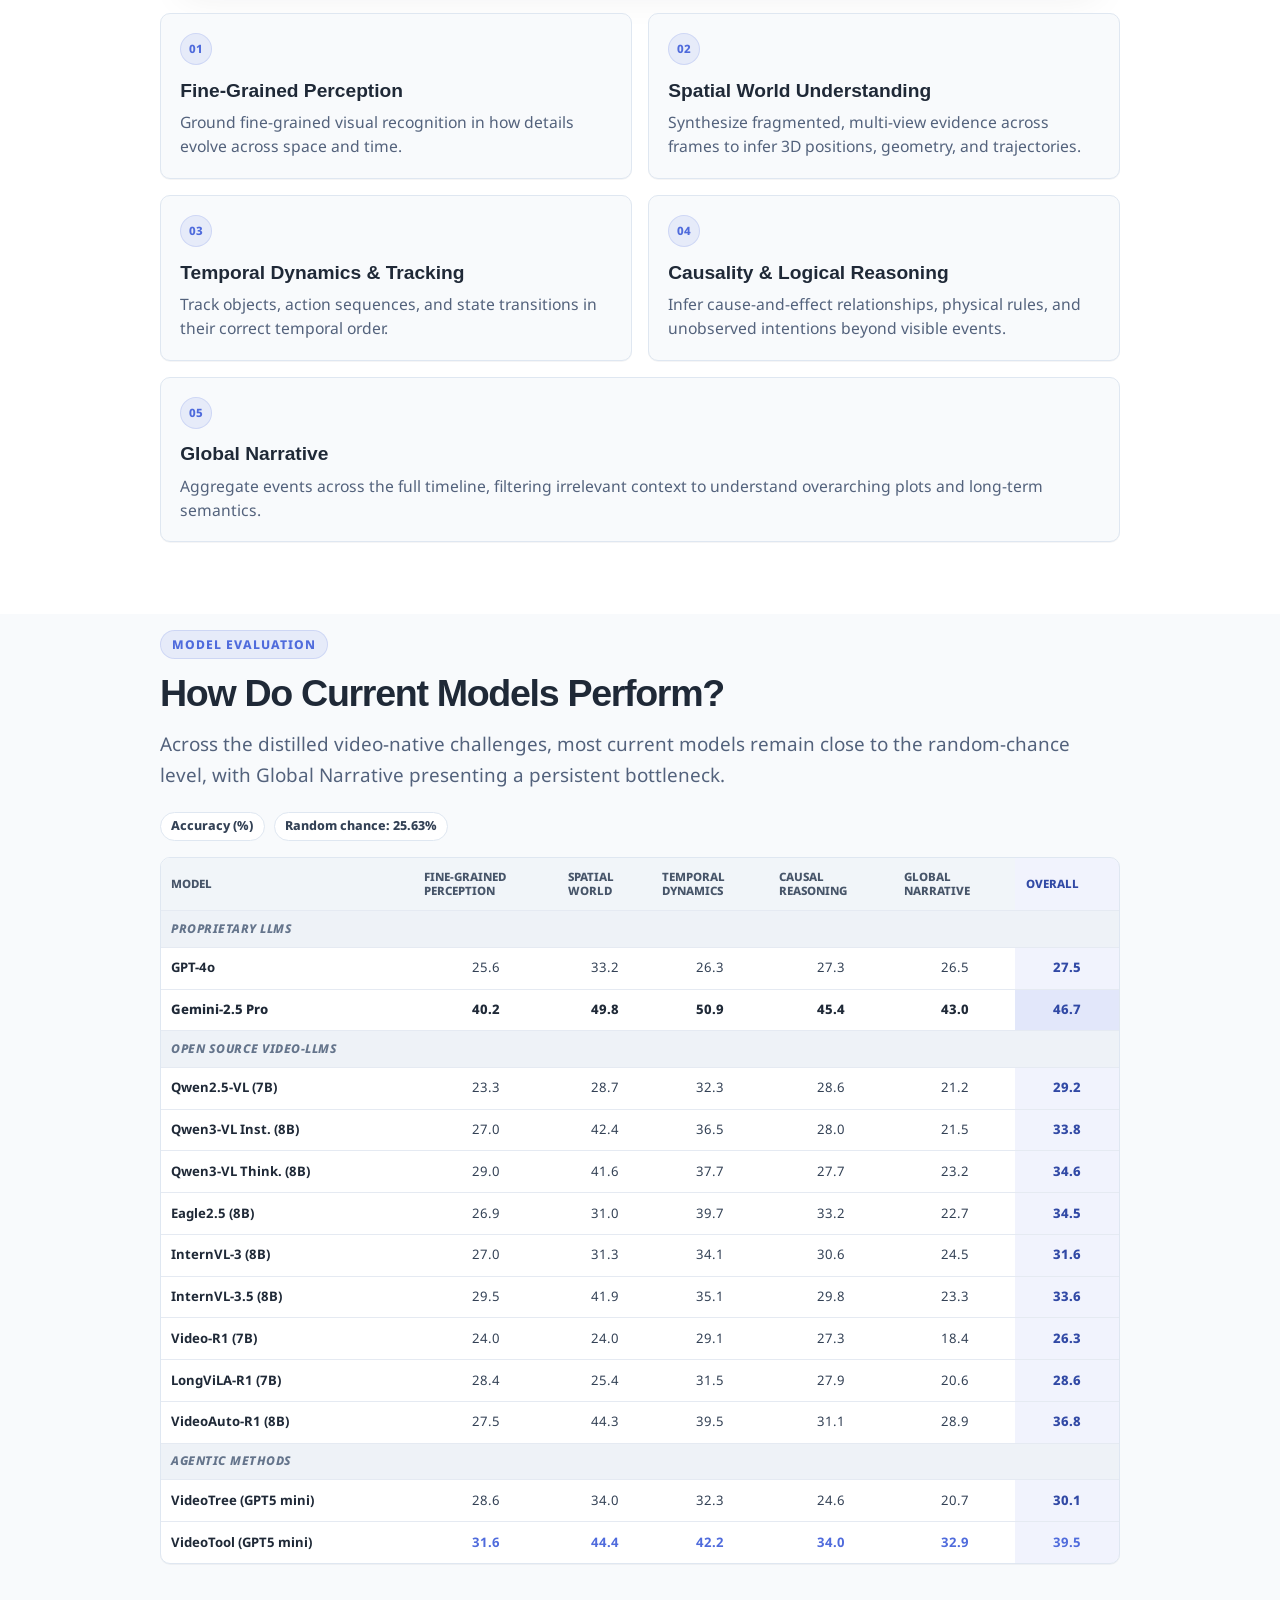
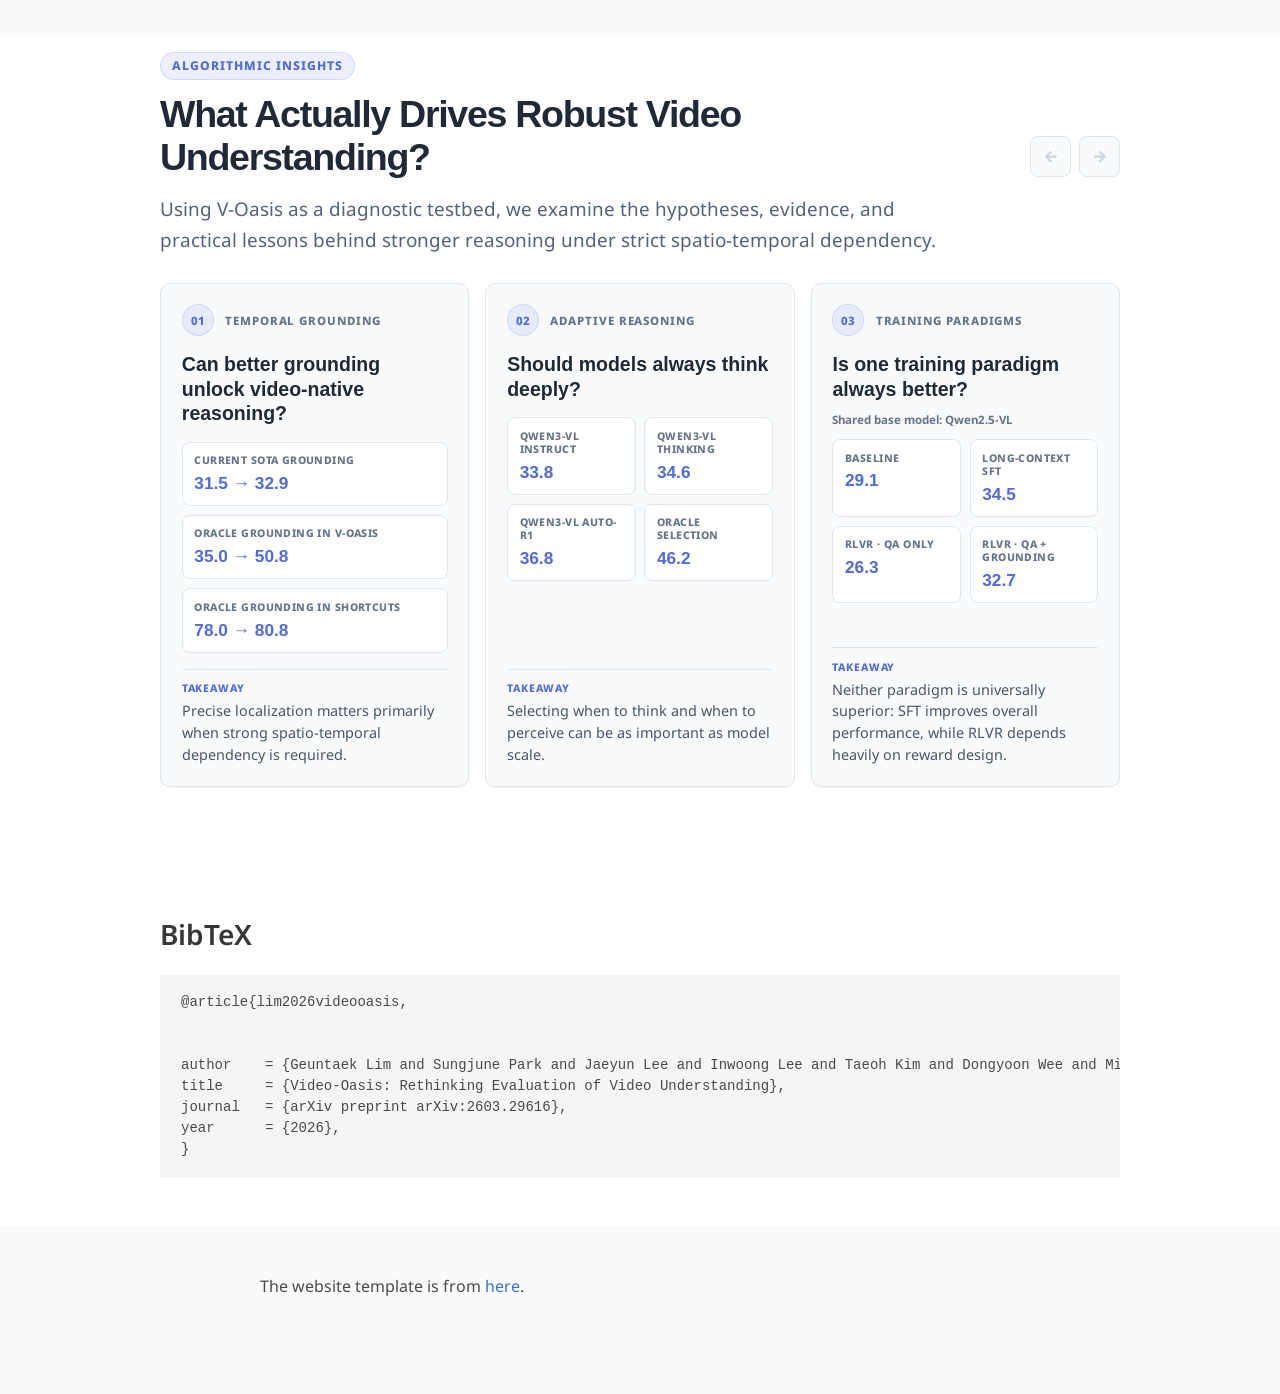
==== commit d0fb7edf: "Revert shortcut examples to horizontal rail layout" ====
--- a/index.html
+++ b/index.html
@@ -176,12 +176,24 @@
           <span class="shortcut-gallery-kicker">Diagnostic cases</span>
           <h2 class="shortcut-gallery-title">Examples of Non-Video Shortcut Problems</h2>
         </div>
+        <div class="shortcut-overview-controls" aria-label="Shortcut case navigation">
+          <button class="shortcut-overview-control shortcut-overview-prev" type="button" aria-label="Previous shortcut case">
+            <span class="icon" aria-hidden="true">
+              <i class="fas fa-arrow-left"></i>
+            </span>
+          </button>
+          <button class="shortcut-overview-control shortcut-overview-next" type="button" aria-label="Next shortcut case">
+            <span class="icon" aria-hidden="true">
+              <i class="fas fa-arrow-right"></i>
+            </span>
+          </button>
+        </div>
       </div>
 
       <!--
-        All cases are shown at once in a grid. Each card shows a lightweight
-        layout preview and opens a detail popup on click (video on the left,
-        Category/Question/Options/Answer on the right).
+        Cases are shown in a horizontal rail (arrows / drag / wheel). Each card
+        shows a content summary and opens a detail popup on click (video on the
+        left, Category/Question/Options/Answer on the right).
 
         The baked poster PNGs in ./static/images/shortcut/ are intentionally
         left in the repo but no longer linked here.
@@ -196,12 +208,12 @@
           Case 07  Dataset Bias          ImplicitQA   -EIXPOw_Wzs.mp4
         Only Case 05's clip exists locally; every card currently points to it as a placeholder.
       -->
-      <div class="shortcut-overview-rail" aria-label="Non-video shortcut examples">
+      <div class="shortcut-overview-rail" tabindex="0" aria-label="Scrollable non-video shortcut examples">
         <figure class="shortcut-overview-card" role="button" tabindex="0"
           aria-label="Open Case 01: Arithmetic Reasoning"
           data-type="Arithmetic Reasoning"
           data-media-type="video"
-          data-media-src="./static/videos/EmbodiedPerspective_171.mp4"
+          data-media-src="./static/videos/t6V9i8fFADI.mp4"
           data-benchmark="Video-MME"
           data-question="Suppose Emily purchased some company stock in 2005 at a price of $50 per share. She passed away in 2020, when the stock's market value was $150 per share. If her heir, John, sold the stock in 2023 for $180 per share. Assume the capital gains tax rate is 15%. According to the 'step-up in basis' rule, how much capital gains tax would John need to pay?"
           data-options="A. $4.5 per share.||B. $27 per share.||C. $19.5 per share.||D. $15 per share."
@@ -216,7 +228,7 @@
           aria-label="Open Case 02: Single Frame"
           data-type="Single Frame"
           data-media-type="video"
-          data-media-src="./static/videos/EmbodiedPerspective_171.mp4"
+          data-media-src="./static/videos/video_14667.mp4"
           data-benchmark="MVBench"
           data-question="What color is the stationary cube when the video begins?"
           data-options="A. brown||B. green||C. red||D. cyan"
@@ -231,7 +243,7 @@
           aria-label="Open Case 03: World Knowledge"
           data-type="World Knowledge"
           data-media-type="video"
-          data-media-src="./static/videos/EmbodiedPerspective_171.mp4"
+          data-media-src="./static/videos/CKYw_RG7i7w.mp4"
           data-benchmark="Video-MME"
           data-question="According to the video, how many grandsons does the founder of Gucci have?"
           data-options="A. 3||B. 4||C. 5||D. 6"
@@ -246,7 +258,7 @@
           aria-label="Open Case 04: Static Context"
           data-type="Static Context"
           data-media-type="video"
-          data-media-src="./static/videos/EmbodiedPerspective_171.mp4"
+          data-media-src="./static/videos/erjwCQ-UZyw.mp4"
           data-benchmark="Video-MME"
           data-question="What is the weather like?"
           data-options="A. Rainy.||B. Sunny.||C. Snow.||D. Gloomy."
@@ -276,7 +288,7 @@
           aria-label="Open Case 06: Linguistic Reasoning"
           data-type="Linguistic Reasoning"
           data-media-type="video"
-          data-media-src="./static/videos/EmbodiedPerspective_171.mp4"
+          data-media-src="./static/videos/IPqb_oDlGBU.mp4"
           data-benchmark="Video-MME"
           data-question="How does the speaker think about the David Suchet's version movie?"
           data-options="A. Perfect.||B. Need to get progress.||C. Is not appropriate for movie.||D. Can't be worst."
@@ -291,7 +303,7 @@
           aria-label="Open Case 07: Dataset Bias"
           data-type="Dataset Bias (Super Mario)"
           data-media-type="video"
-          data-media-src="./static/videos/EmbodiedPerspective_171.mp4"
+          data-media-src="./static/videos/-EIXPOw_Wzs.mp4"
           data-benchmark="ImplicitQA"
           data-question="What causes the man in the red hat to shrink?"
           data-options="A. The blue mushroom he ate||B. The gorilla used his powers||C. The gorilla crushed him||D. The man in the red hat has the ability to change size naturally||E. The crowd used their powers"
--- a/static/css/index.css
+++ b/static/css/index.css
@@ -341,9 +341,50 @@
 
 .shortcut-overview-rail {
 display: grid;
-grid-template-columns: repeat(auto-fit, minmax(380px, 1fr));
+grid-auto-flow: column;
+grid-auto-columns: minmax(360px, 33%);
 gap: 1.25rem;
-padding: 0.15rem 0 0.4rem;
+overflow-x: auto;
+overscroll-behavior-inline: contain;
+scroll-snap-type: inline mandatory;
+scroll-padding-inline: 0.1rem;
+padding: 0.15rem 0 0.9rem;
+scrollbar-width: thin;
+scrollbar-color: #a8b5c7 #edf1f6;
+cursor: grab;
+perspective: 1400px;
+perspective-origin: center;
+}
+
+.shortcut-overview-rail:active {
+cursor: grabbing;
+}
+
+.shortcut-overview-rail.is-dragging {
+scroll-snap-type: none;
+}
+
+.shortcut-overview-rail.is-dragging .shortcut-overview-card {
+transition: none;
+}
+
+.shortcut-overview-rail::-webkit-scrollbar {
+height: 8px;
+}
+
+.shortcut-overview-rail::-webkit-scrollbar-track {
+background: #edf1f6;
+border-radius: 999px;
+}
+
+.shortcut-overview-rail::-webkit-scrollbar-thumb {
+background: #a8b5c7;
+border-radius: 999px;
+}
+
+.shortcut-overview-rail:focus-visible {
+outline: 3px solid rgba(79, 107, 220, 0.24);
+outline-offset: 4px;
 }
 
 .shortcut-overview-card {
@@ -370,8 +411,7 @@
 }
 
 .shortcut-overview-card:hover {
-transform: translateY(-4px);
-box-shadow: 0 20px 40px rgba(15, 23, 42, 0.16);
+box-shadow: 0 20px 44px rgba(15, 23, 42, 0.18);
 }
 
 .shortcut-overview-card:focus-visible {
@@ -513,12 +553,20 @@
 gap: 0;
 }
 
+.shortcut-overview-controls {
+padding-bottom: 0;
+}
+
 .shortcut-overview-rail {
-grid-template-columns: 1fr;
+grid-auto-columns: minmax(270px, 82%);
 }
 }
 
 @media (prefers-reduced-motion: reduce) {
+.shortcut-overview-rail {
+scroll-behavior: auto;
+}
+
 .shortcut-overview-card,
 .shortcut-overview-card::after {
 transition: none;
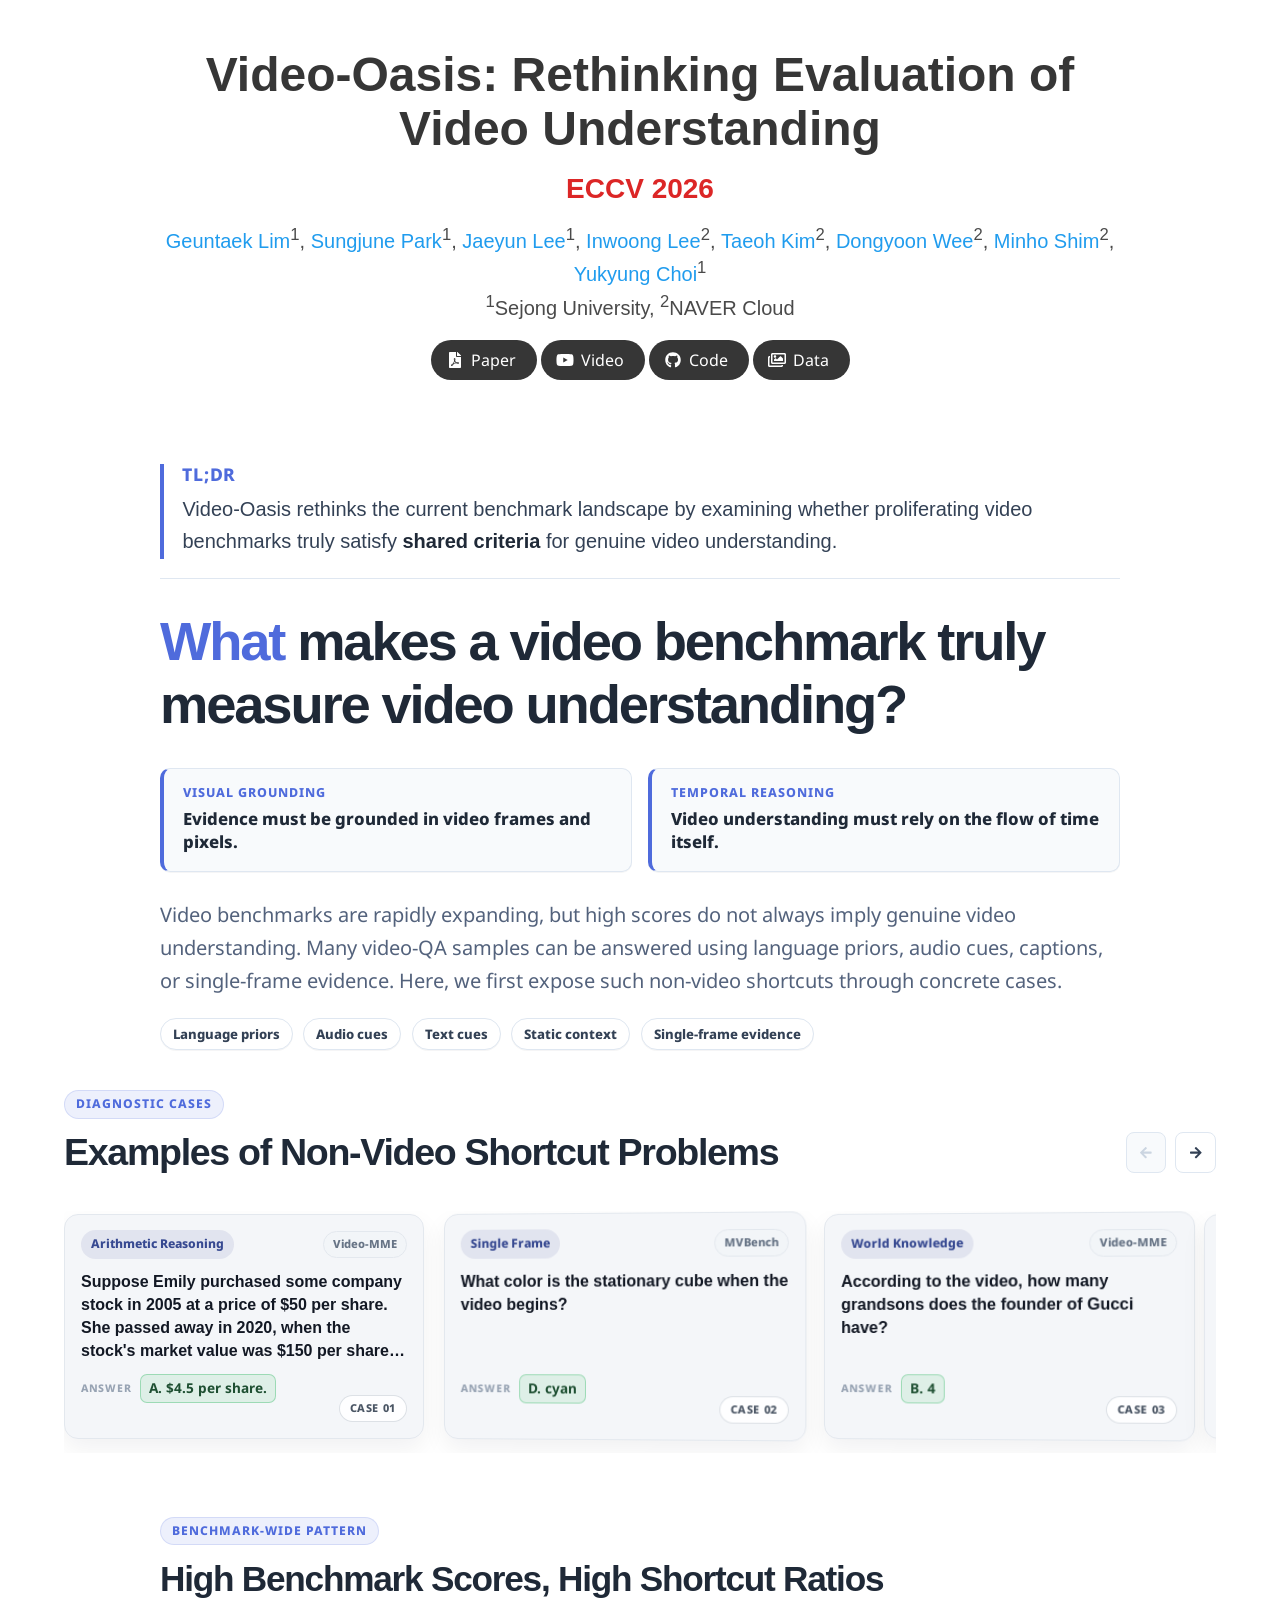
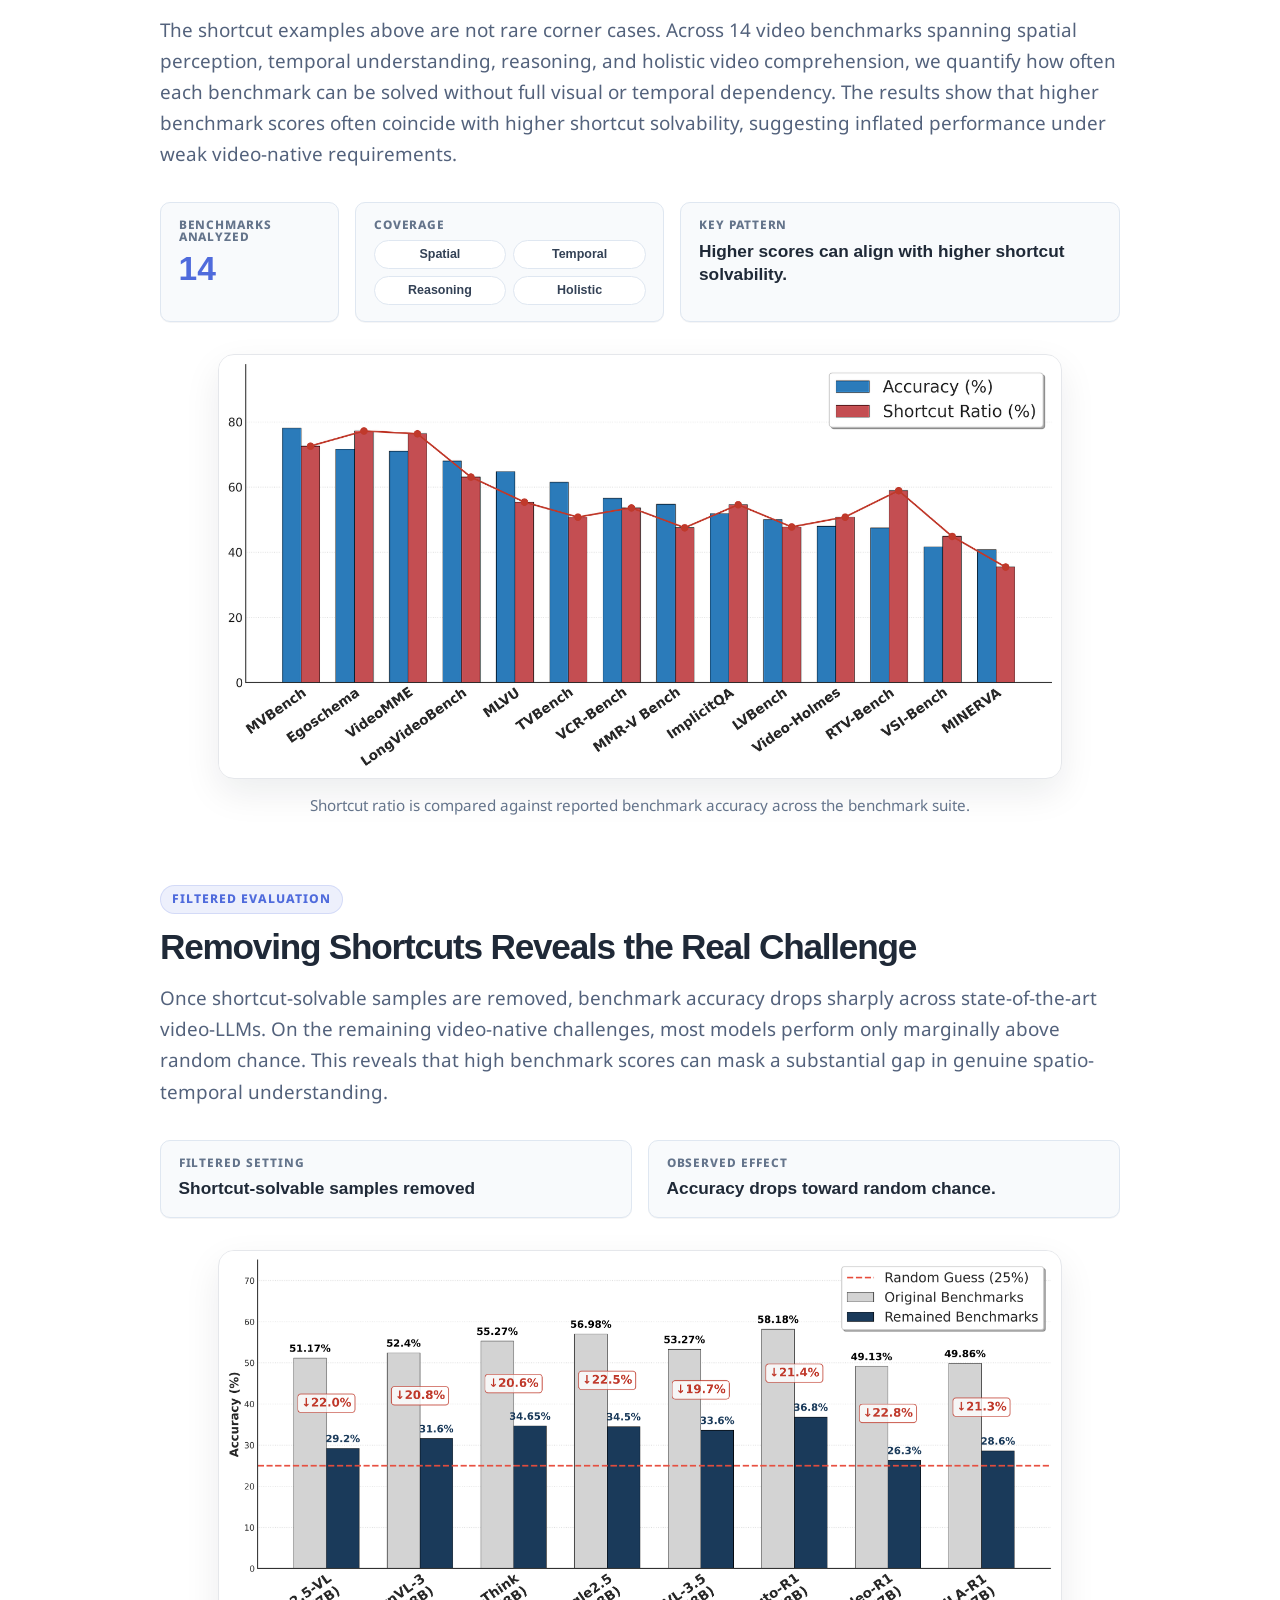
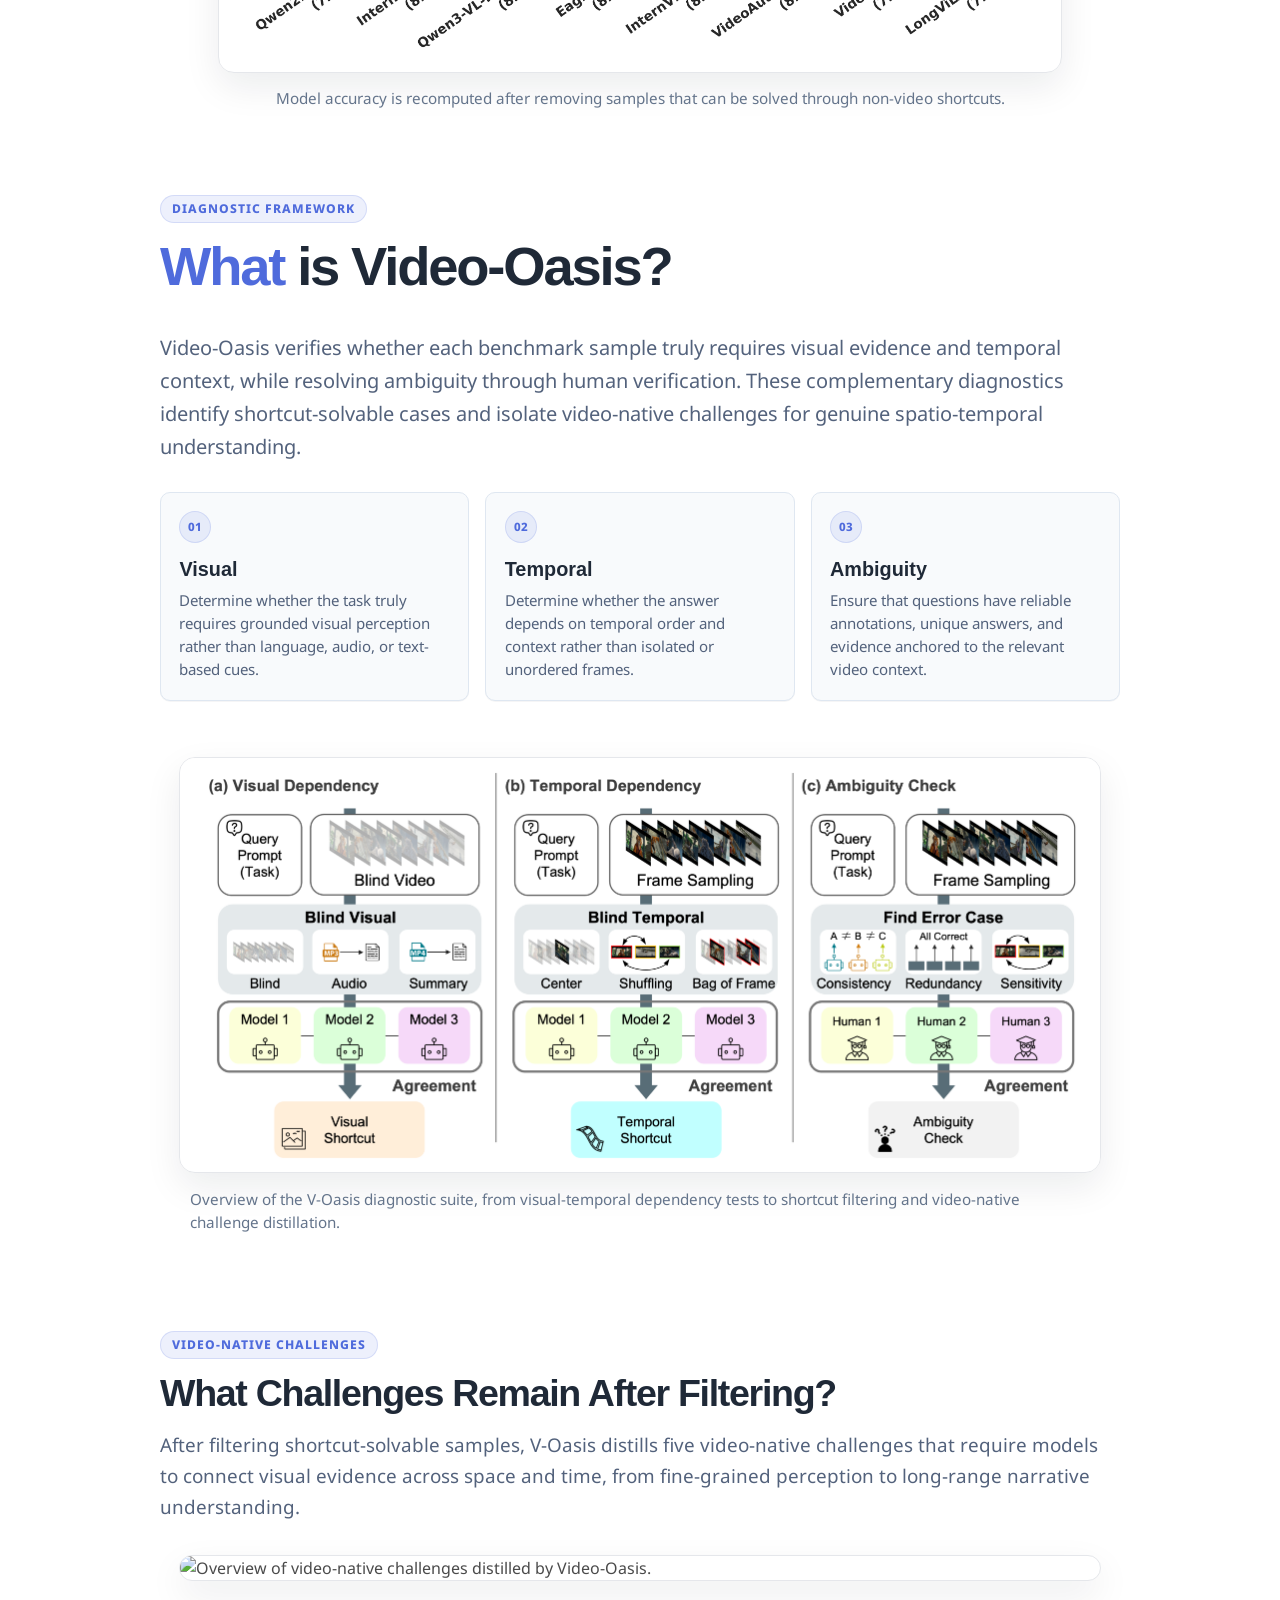
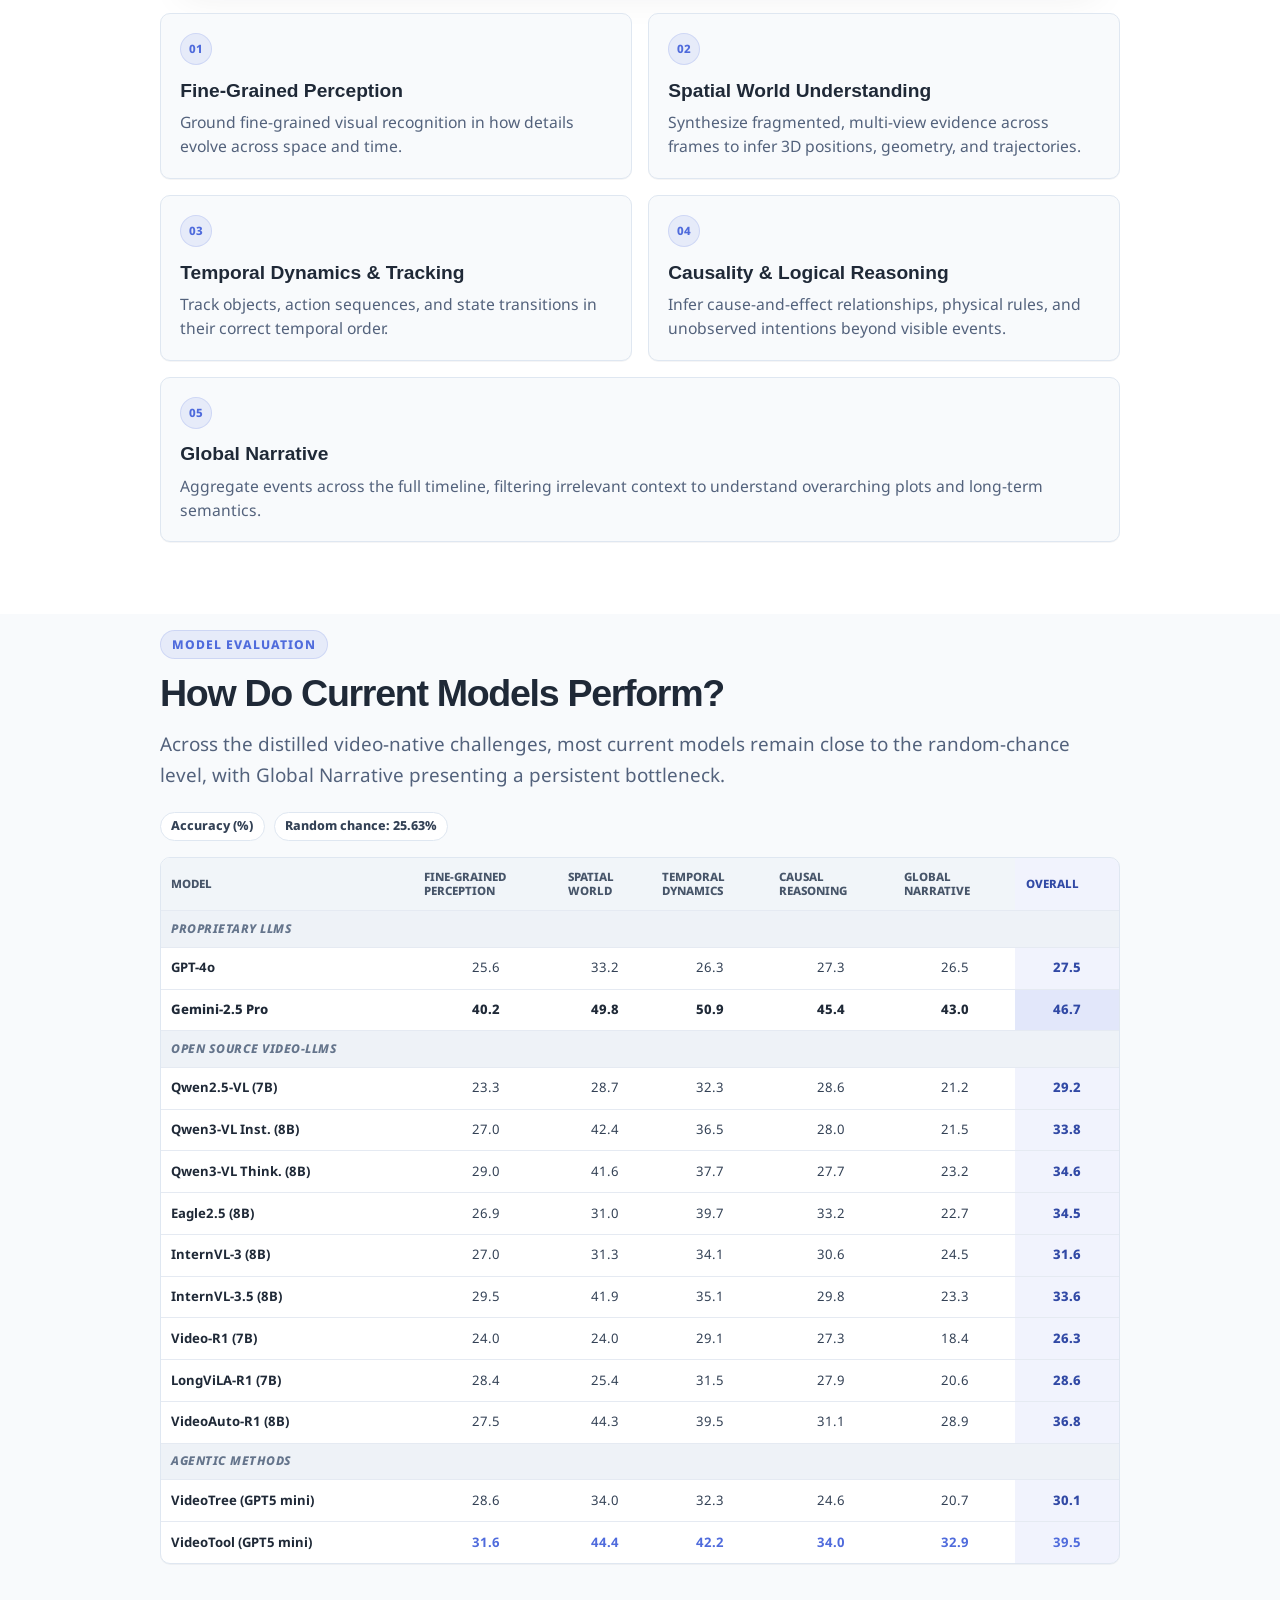
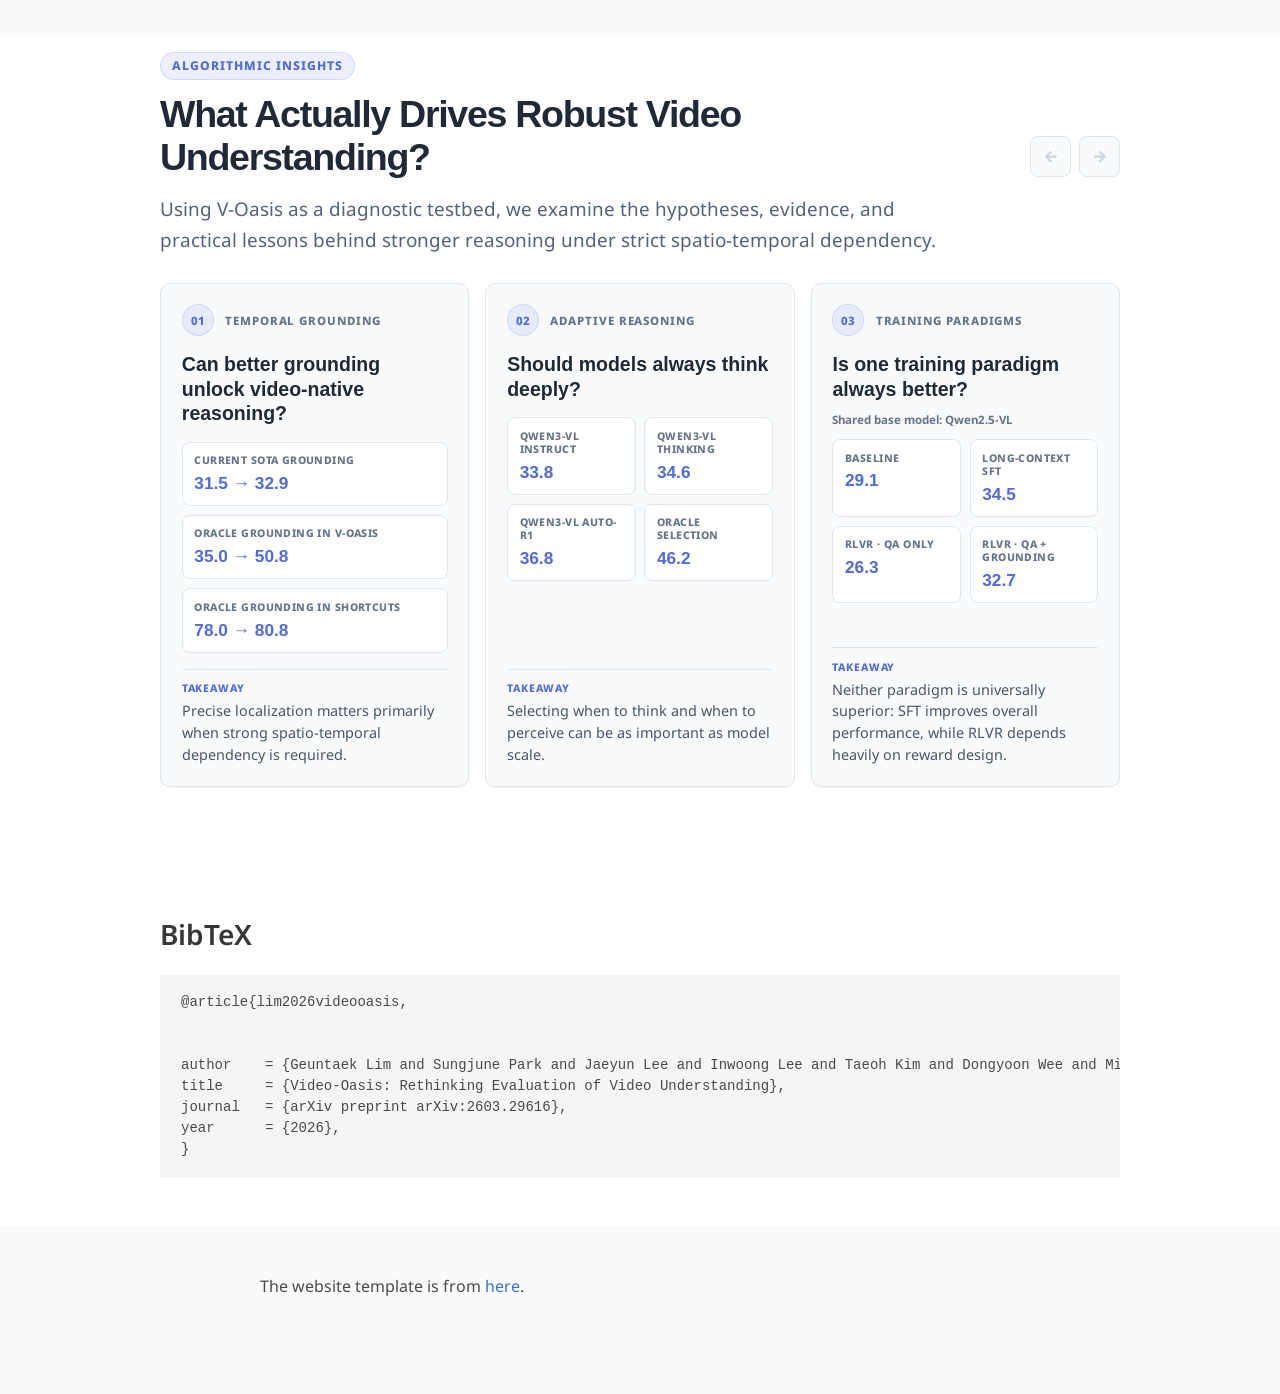
==== commit e0e8bdb6: "Popup adapts to no-video cases (1,3,6): info-only single-column layout" ====
--- a/index.html
+++ b/index.html
@@ -212,8 +212,7 @@
         <figure class="shortcut-overview-card" role="button" tabindex="0"
           aria-label="Open Case 01: Arithmetic Reasoning"
           data-type="Arithmetic Reasoning"
-          data-media-type="video"
-          data-media-src="./static/videos/t6V9i8fFADI.mp4"
+          data-media-type="none"
           data-benchmark="Video-MME"
           data-question="Suppose Emily purchased some company stock in 2005 at a price of $50 per share. She passed away in 2020, when the stock's market value was $150 per share. If her heir, John, sold the stock in 2023 for $180 per share. Assume the capital gains tax rate is 15%. According to the 'step-up in basis' rule, how much capital gains tax would John need to pay?"
           data-options="A. $4.5 per share.||B. $27 per share.||C. $19.5 per share.||D. $15 per share."
@@ -242,8 +241,7 @@
         <figure class="shortcut-overview-card" role="button" tabindex="0"
           aria-label="Open Case 03: World Knowledge"
           data-type="World Knowledge"
-          data-media-type="video"
-          data-media-src="./static/videos/CKYw_RG7i7w.mp4"
+          data-media-type="none"
           data-benchmark="Video-MME"
           data-question="According to the video, how many grandsons does the founder of Gucci have?"
           data-options="A. 3||B. 4||C. 5||D. 6"
@@ -287,8 +285,7 @@
         <figure class="shortcut-overview-card" role="button" tabindex="0"
           aria-label="Open Case 06: Linguistic Reasoning"
           data-type="Linguistic Reasoning"
-          data-media-type="video"
-          data-media-src="./static/videos/IPqb_oDlGBU.mp4"
+          data-media-type="none"
           data-benchmark="Video-MME"
           data-question="How does the speaker think about the David Suchet's version movie?"
           data-options="A. Perfect.||B. Need to get progress.||C. Is not appropriate for movie.||D. Can't be worst."
--- a/static/css/index.css
+++ b/static/css/index.css
@@ -392,46 +392,49 @@
 margin: 0;
 padding: 0.45rem;
 cursor: pointer;
-background: #ffffff;
-border: 1px solid #dfe7f1;
+background: #f4f6fa;
+border: 1px solid #e2e8f0;
 border-radius: 14px;
-box-shadow: 0 12px 30px rgba(15, 23, 42, 0.08);
+box-shadow: 0 10px 24px rgba(15, 23, 42, 0.06);
 overflow: hidden;
 scroll-snap-align: start;
+filter: saturate(0.78);
 transform-origin: var(--page-origin, center);
 transform:
 translateY(var(--page-lift, 0))
 rotateY(var(--page-angle, 0deg));
 transition:
 transform 0.42s cubic-bezier(0.22, 0.8, 0.22, 1),
-box-shadow 0.42s ease,
-filter 0.42s ease;
+box-shadow 0.32s ease,
+border-color 0.32s ease,
+background-color 0.32s ease,
+filter 0.32s ease;
 backface-visibility: hidden;
 will-change: transform;
 }
 
-.shortcut-overview-card:hover {
-box-shadow: 0 20px 44px rgba(15, 23, 42, 0.18);
+.shortcut-overview-card:hover,
+.shortcut-overview-card:focus-within {
+background: #ffffff;
+border-color: #4f6bdc;
+box-shadow: 0 22px 50px rgba(49, 107, 220, 0.24);
+filter: saturate(1.06);
+}
+
+.shortcut-overview-card:hover .shortcut-overview-card-type,
+.shortcut-overview-card:focus-within .shortcut-overview-card-type {
+background: #4f6bdc;
+color: #ffffff;
+}
+
+.shortcut-overview-card:hover .shortcut-overview-card-q,
+.shortcut-overview-card:focus-within .shortcut-overview-card-q {
+color: #0b1220;
 }
 
 .shortcut-overview-card:focus-visible {
 outline: 3px solid rgba(79, 107, 220, 0.28);
 outline-offset: 3px;
-}
-
-.shortcut-overview-card::after {
-content: "";
-position: absolute;
-inset: 0;
-pointer-events: none;
-background: linear-gradient(
-90deg,
-rgba(15, 23, 42, var(--page-shadow-left, 0)) 0%,
-transparent 18%,
-transparent 82%,
-rgba(15, 23, 42, var(--page-shadow-right, 0)) 100%
-);
-transition: background 0.35s ease;
 }
 
 .shortcut-overview-card.is-page-turning {
@@ -472,6 +475,7 @@
 background: rgba(49, 73, 165, 0.1);
 border-radius: 999px;
 padding: 0.32rem 0.62rem;
+transition: background-color 0.25s ease, color 0.25s ease;
 }
 
 .shortcut-overview-card-bench {
@@ -495,6 +499,7 @@
 -webkit-line-clamp: 4;
 -webkit-box-orient: vertical;
 overflow: hidden;
+transition: color 0.25s ease;
 }
 
 .shortcut-overview-card-answer {
@@ -841,6 +846,19 @@
 grid-template-columns: minmax(0, 1.05fr) minmax(360px, 0.95fr);
 }
 
+.shortcut-modal-layout.is-no-video {
+grid-template-columns: 1fr;
+}
+
+.shortcut-modal-media-wrapper[hidden] {
+display: none;
+}
+
+.shortcut-modal-layout.is-no-video .shortcut-modal-body {
+max-width: 760px;
+margin: 0 auto;
+}
+
 .shortcut-modal-media-wrapper {
 position: relative;
 background: #eef2f7;
